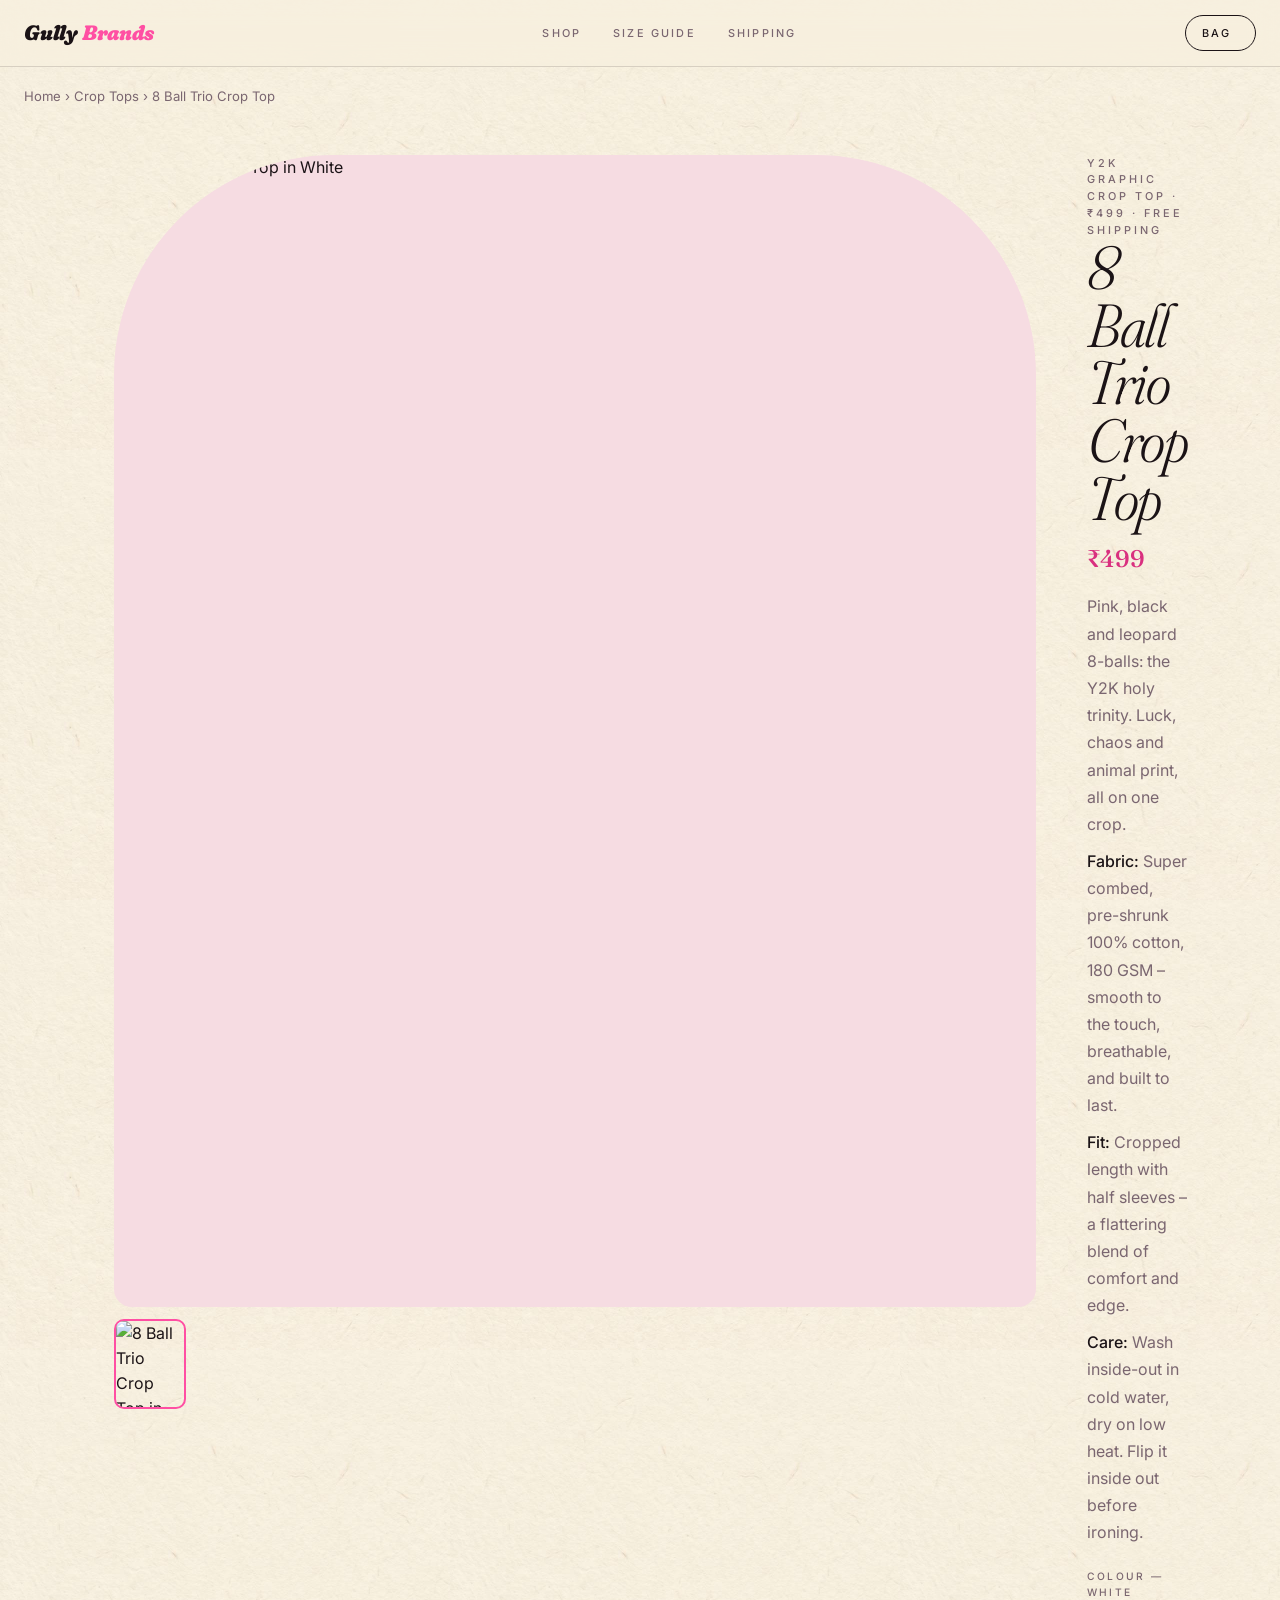
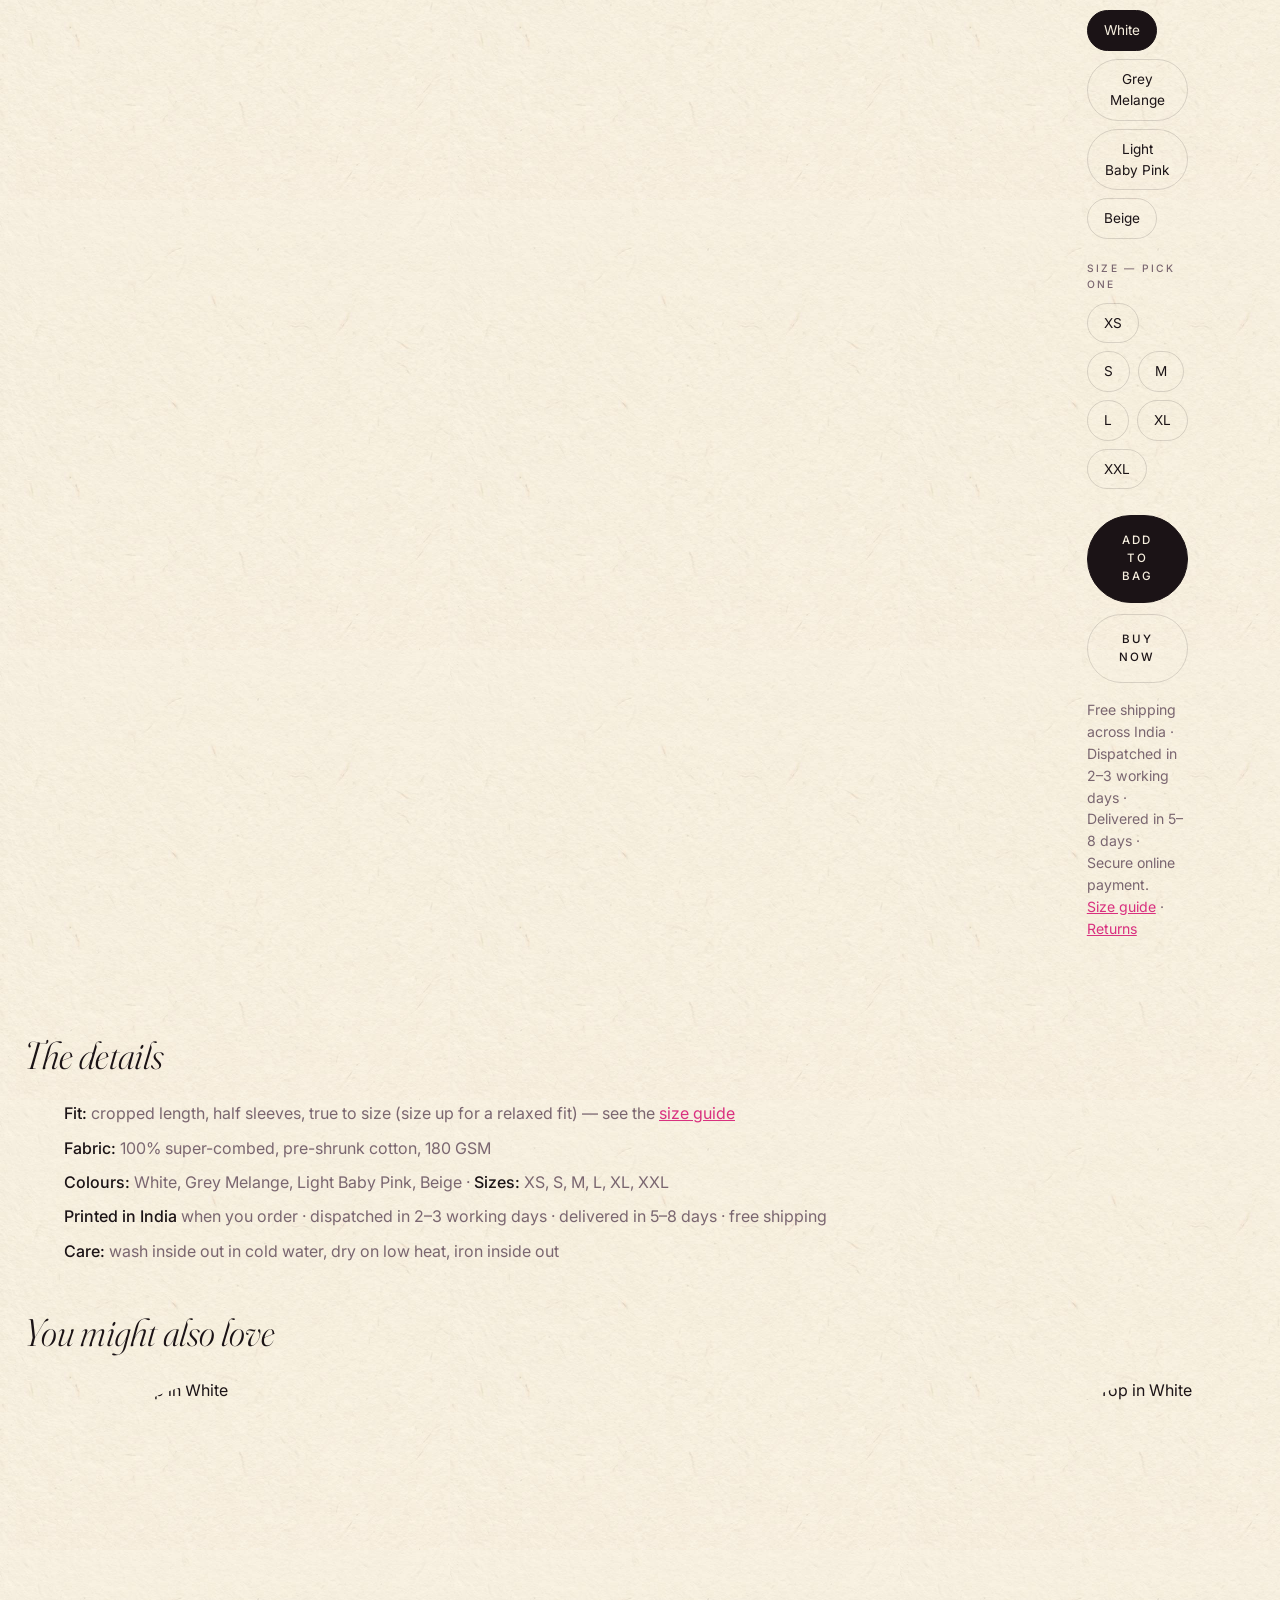
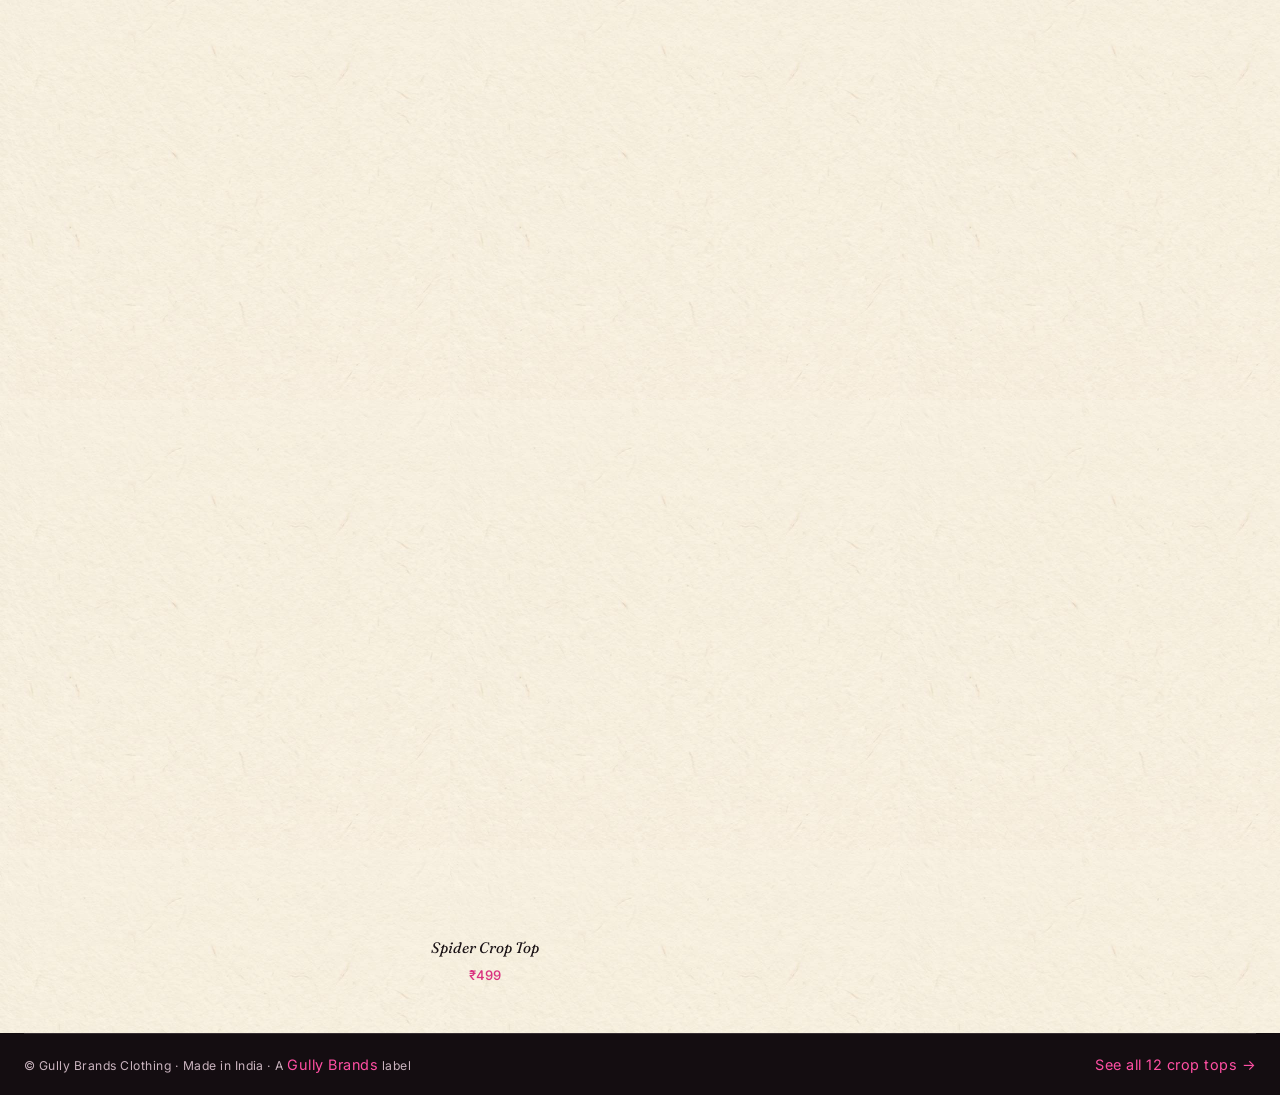
==== p/8-ball-trio-crop-top/index.html @ d7cda3b4 "Copy: drop the parent-brand 'Baddie Era / Made Loud' slogans for romantic, coquette wording Hero 'Bo" ====
<!DOCTYPE html>
<html lang="en-IN">
<head>
<meta charset="UTF-8">
<meta name="viewport" content="width=device-width, initial-scale=1">
<title>8 Ball Trio Crop Top for Women – Y2K Graphic | ₹499 | Gully Brands</title>
<meta name="description" content="Pink, black and leopard 8-balls: the Y2K holy trinity. Luck, chaos and animal print, all on one crop. ₹499, sizes XS–XXL, free shipping across India.">
<link rel="canonical" href="https://shop.gullybrands.in/p/8-ball-trio-crop-top/">
<meta name="theme-color" content="#F7EFDF">
<meta property="og:type" content="product">
<meta property="og:site_name" content="Gully Brands">
<meta property="og:title" content="8 Ball Trio Crop Top for Women – Y2K Graphic | ₹499 | Gully Brands">
<meta property="og:description" content="Pink, black and leopard 8-balls: the Y2K holy trinity. Luck, chaos and animal print, all on one crop.">
<meta property="og:url" content="https://shop.gullybrands.in/p/8-ball-trio-crop-top/">
<meta property="og:image" content="https://cdn.shopify.com/s/files/1/0796/4599/9204/files/8-ball-trio-crop-top__white__studio.jpg?v=1791474486&amp;width=1200">
<meta property="product:price:amount" content="499">
<meta property="product:price:currency" content="INR">
<meta name="twitter:card" content="summary_large_image">
<link rel="icon" type="image/png" sizes="48x48" href="/assets/favicon-48.png">
<link rel="apple-touch-icon" href="/assets/apple-touch-icon.png">
<link rel="preconnect" href="https://fonts.googleapis.com">
<link rel="preconnect" href="https://fonts.gstatic.com" crossorigin>
<link href="https://fonts.googleapis.com/css2?family=Inter:wght@400;500;600&family=Pinyon+Script&display=swap" rel="stylesheet">
<link rel="preconnect" href="https://cdn.shopify.com">
<link rel="stylesheet" href="/styles.css">
<script type="application/ld+json">{"@context":"https://schema.org","@type":"ProductGroup","name":"8 Ball Trio Crop Top","url":"https://shop.gullybrands.in/p/8-ball-trio-crop-top/","productGroupID":"8-ball-trio-crop-top","description":"Pink, black and leopard 8-balls: the Y2K holy trinity. Luck, chaos and animal print, all on one crop.","brand":{"@type":"Brand","name":"Gully Brands"},"variesBy":["https://schema.org/color","https://schema.org/size"],"hasVariant":[{"@type":"Product","sku":"67666590367844","name":"8 Ball Trio Crop Top – White / XS","color":"White","size":"XS","image":"https://cdn.shopify.com/s/files/1/0796/4599/9204/files/8-ball-trio-crop-top__white__studio.jpg?v=1791474486&width=1200","offers":{"@type":"Offer","url":"https://shop.gullybrands.in/p/8-ball-trio-crop-top/?colour=White&size=XS","price":"499","priceCurrency":"INR","availability":"https://schema.org/InStock","itemCondition":"https://schema.org/NewCondition","shippingDetails":{"@type":"OfferShippingDetails","shippingRate":{"@type":"MonetaryAmount","value":"0","currency":"INR"},"shippingDestination":{"@type":"DefinedRegion","addressCountry":"IN"},"deliveryTime":{"@type":"ShippingDeliveryTime","businessDays":{"@type":"OpeningHoursSpecification","dayOfWeek":["https://schema.org/Monday","https://schema.org/Tuesday","https://schema.org/Wednesday","https://schema.org/Thursday","https://schema.org/Friday","https://schema.org/Saturday"]},"handlingTime":{"@type":"QuantitativeValue","minValue":2,"maxValue":3,"unitCode":"DAY"},"transitTime":{"@type":"QuantitativeValue","minValue":3,"maxValue":5,"unitCode":"DAY"}}},"hasMerchantReturnPolicy":{"@type":"MerchantReturnPolicy","applicableCountry":"IN","returnPolicyCategory":"https://schema.org/MerchantReturnNotPermitted"}}},{"@type":"Product","sku":"67666590204004","name":"8 Ball Trio Crop Top – White / S","color":"White","size":"S","image":"https://cdn.shopify.com/s/files/1/0796/4599/9204/files/8-ball-trio-crop-top__white__studio.jpg?v=1791474486&width=1200","offers":{"@type":"Offer","url":"https://shop.gullybrands.in/p/8-ball-trio-crop-top/?colour=White&size=S","price":"499","priceCurrency":"INR","availability":"https://schema.org/InStock","itemCondition":"https://schema.org/NewCondition","shippingDetails":{"@type":"OfferShippingDetails","shippingRate":{"@type":"MonetaryAmount","value":"0","currency":"INR"},"shippingDestination":{"@type":"DefinedRegion","addressCountry":"IN"},"deliveryTime":{"@type":"ShippingDeliveryTime","businessDays":{"@type":"OpeningHoursSpecification","dayOfWeek":["https://schema.org/Monday","https://schema.org/Tuesday","https://schema.org/Wednesday","https://schema.org/Thursday","https://schema.org/Friday","https://schema.org/Saturday"]},"handlingTime":{"@type":"QuantitativeValue","minValue":2,"maxValue":3,"unitCode":"DAY"},"transitTime":{"@type":"QuantitativeValue","minValue":3,"maxValue":5,"unitCode":"DAY"}}},"hasMerchantReturnPolicy":{"@type":"MerchantReturnPolicy","applicableCountry":"IN","returnPolicyCategory":"https://schema.org/MerchantReturnNotPermitted"}}},{"@type":"Product","sku":"67666590236772","name":"8 Ball Trio Crop Top – White / M","color":"White","size":"M","image":"https://cdn.shopify.com/s/files/1/0796/4599/9204/files/8-ball-trio-crop-top__white__studio.jpg?v=1791474486&width=1200","offers":{"@type":"Offer","url":"https://shop.gullybrands.in/p/8-ball-trio-crop-top/?colour=White&size=M","price":"499","priceCurrency":"INR","availability":"https://schema.org/InStock","itemCondition":"https://schema.org/NewCondition","shippingDetails":{"@type":"OfferShippingDetails","shippingRate":{"@type":"MonetaryAmount","value":"0","currency":"INR"},"shippingDestination":{"@type":"DefinedRegion","addressCountry":"IN"},"deliveryTime":{"@type":"ShippingDeliveryTime","businessDays":{"@type":"OpeningHoursSpecification","dayOfWeek":["https://schema.org/Monday","https://schema.org/Tuesday","https://schema.org/Wednesday","https://schema.org/Thursday","https://schema.org/Friday","https://schema.org/Saturday"]},"handlingTime":{"@type":"QuantitativeValue","minValue":2,"maxValue":3,"unitCode":"DAY"},"transitTime":{"@type":"QuantitativeValue","minValue":3,"maxValue":5,"unitCode":"DAY"}}},"hasMerchantReturnPolicy":{"@type":"MerchantReturnPolicy","applicableCountry":"IN","returnPolicyCategory":"https://schema.org/MerchantReturnNotPermitted"}}},{"@type":"Product","sku":"67666590269540","name":"8 Ball Trio Crop Top – White / L","color":"White","size":"L","image":"https://cdn.shopify.com/s/files/1/0796/4599/9204/files/8-ball-trio-crop-top__white__studio.jpg?v=1791474486&width=1200","offers":{"@type":"Offer","url":"https://shop.gullybrands.in/p/8-ball-trio-crop-top/?colour=White&size=L","price":"499","priceCurrency":"INR","availability":"https://schema.org/InStock","itemCondition":"https://schema.org/NewCondition","shippingDetails":{"@type":"OfferShippingDetails","shippingRate":{"@type":"MonetaryAmount","value":"0","currency":"INR"},"shippingDestination":{"@type":"DefinedRegion","addressCountry":"IN"},"deliveryTime":{"@type":"ShippingDeliveryTime","businessDays":{"@type":"OpeningHoursSpecification","dayOfWeek":["https://schema.org/Monday","https://schema.org/Tuesday","https://schema.org/Wednesday","https://schema.org/Thursday","https://schema.org/Friday","https://schema.org/Saturday"]},"handlingTime":{"@type":"QuantitativeValue","minValue":2,"maxValue":3,"unitCode":"DAY"},"transitTime":{"@type":"QuantitativeValue","minValue":3,"maxValue":5,"unitCode":"DAY"}}},"hasMerchantReturnPolicy":{"@type":"MerchantReturnPolicy","applicableCountry":"IN","returnPolicyCategory":"https://schema.org/MerchantReturnNotPermitted"}}},{"@type":"Product","sku":"67666590302308","name":"8 Ball Trio Crop Top – White / XL","color":"White","size":"XL","image":"https://cdn.shopify.com/s/files/1/0796/4599/9204/files/8-ball-trio-crop-top__white__studio.jpg?v=1791474486&width=1200","offers":{"@type":"Offer","url":"https://shop.gullybrands.in/p/8-ball-trio-crop-top/?colour=White&size=XL","price":"499","priceCurrency":"INR","availability":"https://schema.org/InStock","itemCondition":"https://schema.org/NewCondition","shippingDetails":{"@type":"OfferShippingDetails","shippingRate":{"@type":"MonetaryAmount","value":"0","currency":"INR"},"shippingDestination":{"@type":"DefinedRegion","addressCountry":"IN"},"deliveryTime":{"@type":"ShippingDeliveryTime","businessDays":{"@type":"OpeningHoursSpecification","dayOfWeek":["https://schema.org/Monday","https://schema.org/Tuesday","https://schema.org/Wednesday","https://schema.org/Thursday","https://schema.org/Friday","https://schema.org/Saturday"]},"handlingTime":{"@type":"QuantitativeValue","minValue":2,"maxValue":3,"unitCode":"DAY"},"transitTime":{"@type":"QuantitativeValue","minValue":3,"maxValue":5,"unitCode":"DAY"}}},"hasMerchantReturnPolicy":{"@type":"MerchantReturnPolicy","applicableCountry":"IN","returnPolicyCategory":"https://schema.org/MerchantReturnNotPermitted"}}},{"@type":"Product","sku":"67666590335076","name":"8 Ball Trio Crop Top – White / XXL","color":"White","size":"XXL","image":"https://cdn.shopify.com/s/files/1/0796/4599/9204/files/8-ball-trio-crop-top__white__studio.jpg?v=1791474486&width=1200","offers":{"@type":"Offer","url":"https://shop.gullybrands.in/p/8-ball-trio-crop-top/?colour=White&size=XXL","price":"499","priceCurrency":"INR","availability":"https://schema.org/InStock","itemCondition":"https://schema.org/NewCondition","shippingDetails":{"@type":"OfferShippingDetails","shippingRate":{"@type":"MonetaryAmount","value":"0","currency":"INR"},"shippingDestination":{"@type":"DefinedRegion","addressCountry":"IN"},"deliveryTime":{"@type":"ShippingDeliveryTime","businessDays":{"@type":"OpeningHoursSpecification","dayOfWeek":["https://schema.org/Monday","https://schema.org/Tuesday","https://schema.org/Wednesday","https://schema.org/Thursday","https://schema.org/Friday","https://schema.org/Saturday"]},"handlingTime":{"@type":"QuantitativeValue","minValue":2,"maxValue":3,"unitCode":"DAY"},"transitTime":{"@type":"QuantitativeValue","minValue":3,"maxValue":5,"unitCode":"DAY"}}},"hasMerchantReturnPolicy":{"@type":"MerchantReturnPolicy","applicableCountry":"IN","returnPolicyCategory":"https://schema.org/MerchantReturnNotPermitted"}}},{"@type":"Product","sku":"67666590957668","name":"8 Ball Trio Crop Top – Grey Melange / XS","color":"Grey Melange","size":"XS","image":"https://cdn.shopify.com/s/files/1/0796/4599/9204/files/8-ball-trio-crop-top__grey-melange__studio.jpg?v=1791474486&width=1200","offers":{"@type":"Offer","url":"https://shop.gullybrands.in/p/8-ball-trio-crop-top/?colour=Grey%20Melange&size=XS","price":"499","priceCurrency":"INR","availability":"https://schema.org/InStock","itemCondition":"https://schema.org/NewCondition","shippingDetails":{"@type":"OfferShippingDetails","shippingRate":{"@type":"MonetaryAmount","value":"0","currency":"INR"},"shippingDestination":{"@type":"DefinedRegion","addressCountry":"IN"},"deliveryTime":{"@type":"ShippingDeliveryTime","businessDays":{"@type":"OpeningHoursSpecification","dayOfWeek":["https://schema.org/Monday","https://schema.org/Tuesday","https://schema.org/Wednesday","https://schema.org/Thursday","https://schema.org/Friday","https://schema.org/Saturday"]},"handlingTime":{"@type":"QuantitativeValue","minValue":2,"maxValue":3,"unitCode":"DAY"},"transitTime":{"@type":"QuantitativeValue","minValue":3,"maxValue":5,"unitCode":"DAY"}}},"hasMerchantReturnPolicy":{"@type":"MerchantReturnPolicy","applicableCountry":"IN","returnPolicyCategory":"https://schema.org/MerchantReturnNotPermitted"}}},{"@type":"Product","sku":"67666590793828","name":"8 Ball Trio Crop Top – Grey Melange / S","color":"Grey Melange","size":"S","image":"https://cdn.shopify.com/s/files/1/0796/4599/9204/files/8-ball-trio-crop-top__grey-melange__studio.jpg?v=1791474486&width=1200","offers":{"@type":"Offer","url":"https://shop.gullybrands.in/p/8-ball-trio-crop-top/?colour=Grey%20Melange&size=S","price":"499","priceCurrency":"INR","availability":"https://schema.org/InStock","itemCondition":"https://schema.org/NewCondition","shippingDetails":{"@type":"OfferShippingDetails","shippingRate":{"@type":"MonetaryAmount","value":"0","currency":"INR"},"shippingDestination":{"@type":"DefinedRegion","addressCountry":"IN"},"deliveryTime":{"@type":"ShippingDeliveryTime","businessDays":{"@type":"OpeningHoursSpecification","dayOfWeek":["https://schema.org/Monday","https://schema.org/Tuesday","https://schema.org/Wednesday","https://schema.org/Thursday","https://schema.org/Friday","https://schema.org/Saturday"]},"handlingTime":{"@type":"QuantitativeValue","minValue":2,"maxValue":3,"unitCode":"DAY"},"transitTime":{"@type":"QuantitativeValue","minValue":3,"maxValue":5,"unitCode":"DAY"}}},"hasMerchantReturnPolicy":{"@type":"MerchantReturnPolicy","applicableCountry":"IN","returnPolicyCategory":"https://schema.org/MerchantReturnNotPermitted"}}},{"@type":"Product","sku":"67666590826596","name":"8 Ball Trio Crop Top – Grey Melange / M","color":"Grey Melange","size":"M","image":"https://cdn.shopify.com/s/files/1/0796/4599/9204/files/8-ball-trio-crop-top__grey-melange__studio.jpg?v=1791474486&width=1200","offers":{"@type":"Offer","url":"https://shop.gullybrands.in/p/8-ball-trio-crop-top/?colour=Grey%20Melange&size=M","price":"499","priceCurrency":"INR","availability":"https://schema.org/InStock","itemCondition":"https://schema.org/NewCondition","shippingDetails":{"@type":"OfferShippingDetails","shippingRate":{"@type":"MonetaryAmount","value":"0","currency":"INR"},"shippingDestination":{"@type":"DefinedRegion","addressCountry":"IN"},"deliveryTime":{"@type":"ShippingDeliveryTime","businessDays":{"@type":"OpeningHoursSpecification","dayOfWeek":["https://schema.org/Monday","https://schema.org/Tuesday","https://schema.org/Wednesday","https://schema.org/Thursday","https://schema.org/Friday","https://schema.org/Saturday"]},"handlingTime":{"@type":"QuantitativeValue","minValue":2,"maxValue":3,"unitCode":"DAY"},"transitTime":{"@type":"QuantitativeValue","minValue":3,"maxValue":5,"unitCode":"DAY"}}},"hasMerchantReturnPolicy":{"@type":"MerchantReturnPolicy","applicableCountry":"IN","returnPolicyCategory":"https://schema.org/MerchantReturnNotPermitted"}}},{"@type":"Product","sku":"67666590859364","name":"8 Ball Trio Crop Top – Grey Melange / L","color":"Grey Melange","size":"L","image":"https://cdn.shopify.com/s/files/1/0796/4599/9204/files/8-ball-trio-crop-top__grey-melange__studio.jpg?v=1791474486&width=1200","offers":{"@type":"Offer","url":"https://shop.gullybrands.in/p/8-ball-trio-crop-top/?colour=Grey%20Melange&size=L","price":"499","priceCurrency":"INR","availability":"https://schema.org/InStock","itemCondition":"https://schema.org/NewCondition","shippingDetails":{"@type":"OfferShippingDetails","shippingRate":{"@type":"MonetaryAmount","value":"0","currency":"INR"},"shippingDestination":{"@type":"DefinedRegion","addressCountry":"IN"},"deliveryTime":{"@type":"ShippingDeliveryTime","businessDays":{"@type":"OpeningHoursSpecification","dayOfWeek":["https://schema.org/Monday","https://schema.org/Tuesday","https://schema.org/Wednesday","https://schema.org/Thursday","https://schema.org/Friday","https://schema.org/Saturday"]},"handlingTime":{"@type":"QuantitativeValue","minValue":2,"maxValue":3,"unitCode":"DAY"},"transitTime":{"@type":"QuantitativeValue","minValue":3,"maxValue":5,"unitCode":"DAY"}}},"hasMerchantReturnPolicy":{"@type":"MerchantReturnPolicy","applicableCountry":"IN","returnPolicyCategory":"https://schema.org/MerchantReturnNotPermitted"}}},{"@type":"Product","sku":"67666590892132","name":"8 Ball Trio Crop Top – Grey Melange / XL","color":"Grey Melange","size":"XL","image":"https://cdn.shopify.com/s/files/1/0796/4599/9204/files/8-ball-trio-crop-top__grey-melange__studio.jpg?v=1791474486&width=1200","offers":{"@type":"Offer","url":"https://shop.gullybrands.in/p/8-ball-trio-crop-top/?colour=Grey%20Melange&size=XL","price":"499","priceCurrency":"INR","availability":"https://schema.org/InStock","itemCondition":"https://schema.org/NewCondition","shippingDetails":{"@type":"OfferShippingDetails","shippingRate":{"@type":"MonetaryAmount","value":"0","currency":"INR"},"shippingDestination":{"@type":"DefinedRegion","addressCountry":"IN"},"deliveryTime":{"@type":"ShippingDeliveryTime","businessDays":{"@type":"OpeningHoursSpecification","dayOfWeek":["https://schema.org/Monday","https://schema.org/Tuesday","https://schema.org/Wednesday","https://schema.org/Thursday","https://schema.org/Friday","https://schema.org/Saturday"]},"handlingTime":{"@type":"QuantitativeValue","minValue":2,"maxValue":3,"unitCode":"DAY"},"transitTime":{"@type":"QuantitativeValue","minValue":3,"maxValue":5,"unitCode":"DAY"}}},"hasMerchantReturnPolicy":{"@type":"MerchantReturnPolicy","applicableCountry":"IN","returnPolicyCategory":"https://schema.org/MerchantReturnNotPermitted"}}},{"@type":"Product","sku":"67666590924900","name":"8 Ball Trio Crop Top – Grey Melange / XXL","color":"Grey Melange","size":"XXL","image":"https://cdn.shopify.com/s/files/1/0796/4599/9204/files/8-ball-trio-crop-top__grey-melange__studio.jpg?v=1791474486&width=1200","offers":{"@type":"Offer","url":"https://shop.gullybrands.in/p/8-ball-trio-crop-top/?colour=Grey%20Melange&size=XXL","price":"499","priceCurrency":"INR","availability":"https://schema.org/InStock","itemCondition":"https://schema.org/NewCondition","shippingDetails":{"@type":"OfferShippingDetails","shippingRate":{"@type":"MonetaryAmount","value":"0","currency":"INR"},"shippingDestination":{"@type":"DefinedRegion","addressCountry":"IN"},"deliveryTime":{"@type":"ShippingDeliveryTime","businessDays":{"@type":"OpeningHoursSpecification","dayOfWeek":["https://schema.org/Monday","https://schema.org/Tuesday","https://schema.org/Wednesday","https://schema.org/Thursday","https://schema.org/Friday","https://schema.org/Saturday"]},"handlingTime":{"@type":"QuantitativeValue","minValue":2,"maxValue":3,"unitCode":"DAY"},"transitTime":{"@type":"QuantitativeValue","minValue":3,"maxValue":5,"unitCode":"DAY"}}},"hasMerchantReturnPolicy":{"@type":"MerchantReturnPolicy","applicableCountry":"IN","returnPolicyCategory":"https://schema.org/MerchantReturnNotPermitted"}}},{"@type":"Product","sku":"67666591744100","name":"8 Ball Trio Crop Top – Light Baby Pink / XS","color":"Light Baby Pink","size":"XS","image":"https://cdn.shopify.com/s/files/1/0796/4599/9204/files/8-ball-trio-crop-top__light-baby-pink__studio.jpg?v=1791474486&width=1200","offers":{"@type":"Offer","url":"https://shop.gullybrands.in/p/8-ball-trio-crop-top/?colour=Light%20Baby%20Pink&size=XS","price":"499","priceCurrency":"INR","availability":"https://schema.org/InStock","itemCondition":"https://schema.org/NewCondition","shippingDetails":{"@type":"OfferShippingDetails","shippingRate":{"@type":"MonetaryAmount","value":"0","currency":"INR"},"shippingDestination":{"@type":"DefinedRegion","addressCountry":"IN"},"deliveryTime":{"@type":"ShippingDeliveryTime","businessDays":{"@type":"OpeningHoursSpecification","dayOfWeek":["https://schema.org/Monday","https://schema.org/Tuesday","https://schema.org/Wednesday","https://schema.org/Thursday","https://schema.org/Friday","https://schema.org/Saturday"]},"handlingTime":{"@type":"QuantitativeValue","minValue":2,"maxValue":3,"unitCode":"DAY"},"transitTime":{"@type":"QuantitativeValue","minValue":3,"maxValue":5,"unitCode":"DAY"}}},"hasMerchantReturnPolicy":{"@type":"MerchantReturnPolicy","applicableCountry":"IN","returnPolicyCategory":"https://schema.org/MerchantReturnNotPermitted"}}},{"@type":"Product","sku":"67666591580260","name":"8 Ball Trio Crop Top – Light Baby Pink / S","color":"Light Baby Pink","size":"S","image":"https://cdn.shopify.com/s/files/1/0796/4599/9204/files/8-ball-trio-crop-top__light-baby-pink__studio.jpg?v=1791474486&width=1200","offers":{"@type":"Offer","url":"https://shop.gullybrands.in/p/8-ball-trio-crop-top/?colour=Light%20Baby%20Pink&size=S","price":"499","priceCurrency":"INR","availability":"https://schema.org/InStock","itemCondition":"https://schema.org/NewCondition","shippingDetails":{"@type":"OfferShippingDetails","shippingRate":{"@type":"MonetaryAmount","value":"0","currency":"INR"},"shippingDestination":{"@type":"DefinedRegion","addressCountry":"IN"},"deliveryTime":{"@type":"ShippingDeliveryTime","businessDays":{"@type":"OpeningHoursSpecification","dayOfWeek":["https://schema.org/Monday","https://schema.org/Tuesday","https://schema.org/Wednesday","https://schema.org/Thursday","https://schema.org/Friday","https://schema.org/Saturday"]},"handlingTime":{"@type":"QuantitativeValue","minValue":2,"maxValue":3,"unitCode":"DAY"},"transitTime":{"@type":"QuantitativeValue","minValue":3,"maxValue":5,"unitCode":"DAY"}}},"hasMerchantReturnPolicy":{"@type":"MerchantReturnPolicy","applicableCountry":"IN","returnPolicyCategory":"https://schema.org/MerchantReturnNotPermitted"}}},{"@type":"Product","sku":"67666591613028","name":"8 Ball Trio Crop Top – Light Baby Pink / M","color":"Light Baby Pink","size":"M","image":"https://cdn.shopify.com/s/files/1/0796/4599/9204/files/8-ball-trio-crop-top__light-baby-pink__studio.jpg?v=1791474486&width=1200","offers":{"@type":"Offer","url":"https://shop.gullybrands.in/p/8-ball-trio-crop-top/?colour=Light%20Baby%20Pink&size=M","price":"499","priceCurrency":"INR","availability":"https://schema.org/InStock","itemCondition":"https://schema.org/NewCondition","shippingDetails":{"@type":"OfferShippingDetails","shippingRate":{"@type":"MonetaryAmount","value":"0","currency":"INR"},"shippingDestination":{"@type":"DefinedRegion","addressCountry":"IN"},"deliveryTime":{"@type":"ShippingDeliveryTime","businessDays":{"@type":"OpeningHoursSpecification","dayOfWeek":["https://schema.org/Monday","https://schema.org/Tuesday","https://schema.org/Wednesday","https://schema.org/Thursday","https://schema.org/Friday","https://schema.org/Saturday"]},"handlingTime":{"@type":"QuantitativeValue","minValue":2,"maxValue":3,"unitCode":"DAY"},"transitTime":{"@type":"QuantitativeValue","minValue":3,"maxValue":5,"unitCode":"DAY"}}},"hasMerchantReturnPolicy":{"@type":"MerchantReturnPolicy","applicableCountry":"IN","returnPolicyCategory":"https://schema.org/MerchantReturnNotPermitted"}}},{"@type":"Product","sku":"67666591645796","name":"8 Ball Trio Crop Top – Light Baby Pink / L","color":"Light Baby Pink","size":"L","image":"https://cdn.shopify.com/s/files/1/0796/4599/9204/files/8-ball-trio-crop-top__light-baby-pink__studio.jpg?v=1791474486&width=1200","offers":{"@type":"Offer","url":"https://shop.gullybrands.in/p/8-ball-trio-crop-top/?colour=Light%20Baby%20Pink&size=L","price":"499","priceCurrency":"INR","availability":"https://schema.org/InStock","itemCondition":"https://schema.org/NewCondition","shippingDetails":{"@type":"OfferShippingDetails","shippingRate":{"@type":"MonetaryAmount","value":"0","currency":"INR"},"shippingDestination":{"@type":"DefinedRegion","addressCountry":"IN"},"deliveryTime":{"@type":"ShippingDeliveryTime","businessDays":{"@type":"OpeningHoursSpecification","dayOfWeek":["https://schema.org/Monday","https://schema.org/Tuesday","https://schema.org/Wednesday","https://schema.org/Thursday","https://schema.org/Friday","https://schema.org/Saturday"]},"handlingTime":{"@type":"QuantitativeValue","minValue":2,"maxValue":3,"unitCode":"DAY"},"transitTime":{"@type":"QuantitativeValue","minValue":3,"maxValue":5,"unitCode":"DAY"}}},"hasMerchantReturnPolicy":{"@type":"MerchantReturnPolicy","applicableCountry":"IN","returnPolicyCategory":"https://schema.org/MerchantReturnNotPermitted"}}},{"@type":"Product","sku":"67666591678564","name":"8 Ball Trio Crop Top – Light Baby Pink / XL","color":"Light Baby Pink","size":"XL","image":"https://cdn.shopify.com/s/files/1/0796/4599/9204/files/8-ball-trio-crop-top__light-baby-pink__studio.jpg?v=1791474486&width=1200","offers":{"@type":"Offer","url":"https://shop.gullybrands.in/p/8-ball-trio-crop-top/?colour=Light%20Baby%20Pink&size=XL","price":"499","priceCurrency":"INR","availability":"https://schema.org/InStock","itemCondition":"https://schema.org/NewCondition","shippingDetails":{"@type":"OfferShippingDetails","shippingRate":{"@type":"MonetaryAmount","value":"0","currency":"INR"},"shippingDestination":{"@type":"DefinedRegion","addressCountry":"IN"},"deliveryTime":{"@type":"ShippingDeliveryTime","businessDays":{"@type":"OpeningHoursSpecification","dayOfWeek":["https://schema.org/Monday","https://schema.org/Tuesday","https://schema.org/Wednesday","https://schema.org/Thursday","https://schema.org/Friday","https://schema.org/Saturday"]},"handlingTime":{"@type":"QuantitativeValue","minValue":2,"maxValue":3,"unitCode":"DAY"},"transitTime":{"@type":"QuantitativeValue","minValue":3,"maxValue":5,"unitCode":"DAY"}}},"hasMerchantReturnPolicy":{"@type":"MerchantReturnPolicy","applicableCountry":"IN","returnPolicyCategory":"https://schema.org/MerchantReturnNotPermitted"}}},{"@type":"Product","sku":"67666591711332","name":"8 Ball Trio Crop Top – Light Baby Pink / XXL","color":"Light Baby Pink","size":"XXL","image":"https://cdn.shopify.com/s/files/1/0796/4599/9204/files/8-ball-trio-crop-top__light-baby-pink__studio.jpg?v=1791474486&width=1200","offers":{"@type":"Offer","url":"https://shop.gullybrands.in/p/8-ball-trio-crop-top/?colour=Light%20Baby%20Pink&size=XXL","price":"499","priceCurrency":"INR","availability":"https://schema.org/InStock","itemCondition":"https://schema.org/NewCondition","shippingDetails":{"@type":"OfferShippingDetails","shippingRate":{"@type":"MonetaryAmount","value":"0","currency":"INR"},"shippingDestination":{"@type":"DefinedRegion","addressCountry":"IN"},"deliveryTime":{"@type":"ShippingDeliveryTime","businessDays":{"@type":"OpeningHoursSpecification","dayOfWeek":["https://schema.org/Monday","https://schema.org/Tuesday","https://schema.org/Wednesday","https://schema.org/Thursday","https://schema.org/Friday","https://schema.org/Saturday"]},"handlingTime":{"@type":"QuantitativeValue","minValue":2,"maxValue":3,"unitCode":"DAY"},"transitTime":{"@type":"QuantitativeValue","minValue":3,"maxValue":5,"unitCode":"DAY"}}},"hasMerchantReturnPolicy":{"@type":"MerchantReturnPolicy","applicableCountry":"IN","returnPolicyCategory":"https://schema.org/MerchantReturnNotPermitted"}}},{"@type":"Product","sku":"67666592137316","name":"8 Ball Trio Crop Top – Beige / XS","color":"Beige","size":"XS","image":"https://cdn.shopify.com/s/files/1/0796/4599/9204/files/8-ball-trio-crop-top__beige__studio.jpg?v=1791474486&width=1200","offers":{"@type":"Offer","url":"https://shop.gullybrands.in/p/8-ball-trio-crop-top/?colour=Beige&size=XS","price":"499","priceCurrency":"INR","availability":"https://schema.org/InStock","itemCondition":"https://schema.org/NewCondition","shippingDetails":{"@type":"OfferShippingDetails","shippingRate":{"@type":"MonetaryAmount","value":"0","currency":"INR"},"shippingDestination":{"@type":"DefinedRegion","addressCountry":"IN"},"deliveryTime":{"@type":"ShippingDeliveryTime","businessDays":{"@type":"OpeningHoursSpecification","dayOfWeek":["https://schema.org/Monday","https://schema.org/Tuesday","https://schema.org/Wednesday","https://schema.org/Thursday","https://schema.org/Friday","https://schema.org/Saturday"]},"handlingTime":{"@type":"QuantitativeValue","minValue":2,"maxValue":3,"unitCode":"DAY"},"transitTime":{"@type":"QuantitativeValue","minValue":3,"maxValue":5,"unitCode":"DAY"}}},"hasMerchantReturnPolicy":{"@type":"MerchantReturnPolicy","applicableCountry":"IN","returnPolicyCategory":"https://schema.org/MerchantReturnNotPermitted"}}},{"@type":"Product","sku":"67666591973476","name":"8 Ball Trio Crop Top – Beige / S","color":"Beige","size":"S","image":"https://cdn.shopify.com/s/files/1/0796/4599/9204/files/8-ball-trio-crop-top__beige__studio.jpg?v=1791474486&width=1200","offers":{"@type":"Offer","url":"https://shop.gullybrands.in/p/8-ball-trio-crop-top/?colour=Beige&size=S","price":"499","priceCurrency":"INR","availability":"https://schema.org/InStock","itemCondition":"https://schema.org/NewCondition","shippingDetails":{"@type":"OfferShippingDetails","shippingRate":{"@type":"MonetaryAmount","value":"0","currency":"INR"},"shippingDestination":{"@type":"DefinedRegion","addressCountry":"IN"},"deliveryTime":{"@type":"ShippingDeliveryTime","businessDays":{"@type":"OpeningHoursSpecification","dayOfWeek":["https://schema.org/Monday","https://schema.org/Tuesday","https://schema.org/Wednesday","https://schema.org/Thursday","https://schema.org/Friday","https://schema.org/Saturday"]},"handlingTime":{"@type":"QuantitativeValue","minValue":2,"maxValue":3,"unitCode":"DAY"},"transitTime":{"@type":"QuantitativeValue","minValue":3,"maxValue":5,"unitCode":"DAY"}}},"hasMerchantReturnPolicy":{"@type":"MerchantReturnPolicy","applicableCountry":"IN","returnPolicyCategory":"https://schema.org/MerchantReturnNotPermitted"}}},{"@type":"Product","sku":"67666592006244","name":"8 Ball Trio Crop Top – Beige / M","color":"Beige","size":"M","image":"https://cdn.shopify.com/s/files/1/0796/4599/9204/files/8-ball-trio-crop-top__beige__studio.jpg?v=1791474486&width=1200","offers":{"@type":"Offer","url":"https://shop.gullybrands.in/p/8-ball-trio-crop-top/?colour=Beige&size=M","price":"499","priceCurrency":"INR","availability":"https://schema.org/InStock","itemCondition":"https://schema.org/NewCondition","shippingDetails":{"@type":"OfferShippingDetails","shippingRate":{"@type":"MonetaryAmount","value":"0","currency":"INR"},"shippingDestination":{"@type":"DefinedRegion","addressCountry":"IN"},"deliveryTime":{"@type":"ShippingDeliveryTime","businessDays":{"@type":"OpeningHoursSpecification","dayOfWeek":["https://schema.org/Monday","https://schema.org/Tuesday","https://schema.org/Wednesday","https://schema.org/Thursday","https://schema.org/Friday","https://schema.org/Saturday"]},"handlingTime":{"@type":"QuantitativeValue","minValue":2,"maxValue":3,"unitCode":"DAY"},"transitTime":{"@type":"QuantitativeValue","minValue":3,"maxValue":5,"unitCode":"DAY"}}},"hasMerchantReturnPolicy":{"@type":"MerchantReturnPolicy","applicableCountry":"IN","returnPolicyCategory":"https://schema.org/MerchantReturnNotPermitted"}}},{"@type":"Product","sku":"67666592039012","name":"8 Ball Trio Crop Top – Beige / L","color":"Beige","size":"L","image":"https://cdn.shopify.com/s/files/1/0796/4599/9204/files/8-ball-trio-crop-top__beige__studio.jpg?v=1791474486&width=1200","offers":{"@type":"Offer","url":"https://shop.gullybrands.in/p/8-ball-trio-crop-top/?colour=Beige&size=L","price":"499","priceCurrency":"INR","availability":"https://schema.org/InStock","itemCondition":"https://schema.org/NewCondition","shippingDetails":{"@type":"OfferShippingDetails","shippingRate":{"@type":"MonetaryAmount","value":"0","currency":"INR"},"shippingDestination":{"@type":"DefinedRegion","addressCountry":"IN"},"deliveryTime":{"@type":"ShippingDeliveryTime","businessDays":{"@type":"OpeningHoursSpecification","dayOfWeek":["https://schema.org/Monday","https://schema.org/Tuesday","https://schema.org/Wednesday","https://schema.org/Thursday","https://schema.org/Friday","https://schema.org/Saturday"]},"handlingTime":{"@type":"QuantitativeValue","minValue":2,"maxValue":3,"unitCode":"DAY"},"transitTime":{"@type":"QuantitativeValue","minValue":3,"maxValue":5,"unitCode":"DAY"}}},"hasMerchantReturnPolicy":{"@type":"MerchantReturnPolicy","applicableCountry":"IN","returnPolicyCategory":"https://schema.org/MerchantReturnNotPermitted"}}},{"@type":"Product","sku":"67666592071780","name":"8 Ball Trio Crop Top – Beige / XL","color":"Beige","size":"XL","image":"https://cdn.shopify.com/s/files/1/0796/4599/9204/files/8-ball-trio-crop-top__beige__studio.jpg?v=1791474486&width=1200","offers":{"@type":"Offer","url":"https://shop.gullybrands.in/p/8-ball-trio-crop-top/?colour=Beige&size=XL","price":"499","priceCurrency":"INR","availability":"https://schema.org/InStock","itemCondition":"https://schema.org/NewCondition","shippingDetails":{"@type":"OfferShippingDetails","shippingRate":{"@type":"MonetaryAmount","value":"0","currency":"INR"},"shippingDestination":{"@type":"DefinedRegion","addressCountry":"IN"},"deliveryTime":{"@type":"ShippingDeliveryTime","businessDays":{"@type":"OpeningHoursSpecification","dayOfWeek":["https://schema.org/Monday","https://schema.org/Tuesday","https://schema.org/Wednesday","https://schema.org/Thursday","https://schema.org/Friday","https://schema.org/Saturday"]},"handlingTime":{"@type":"QuantitativeValue","minValue":2,"maxValue":3,"unitCode":"DAY"},"transitTime":{"@type":"QuantitativeValue","minValue":3,"maxValue":5,"unitCode":"DAY"}}},"hasMerchantReturnPolicy":{"@type":"MerchantReturnPolicy","applicableCountry":"IN","returnPolicyCategory":"https://schema.org/MerchantReturnNotPermitted"}}},{"@type":"Product","sku":"67666592104548","name":"8 Ball Trio Crop Top – Beige / XXL","color":"Beige","size":"XXL","image":"https://cdn.shopify.com/s/files/1/0796/4599/9204/files/8-ball-trio-crop-top__beige__studio.jpg?v=1791474486&width=1200","offers":{"@type":"Offer","url":"https://shop.gullybrands.in/p/8-ball-trio-crop-top/?colour=Beige&size=XXL","price":"499","priceCurrency":"INR","availability":"https://schema.org/InStock","itemCondition":"https://schema.org/NewCondition","shippingDetails":{"@type":"OfferShippingDetails","shippingRate":{"@type":"MonetaryAmount","value":"0","currency":"INR"},"shippingDestination":{"@type":"DefinedRegion","addressCountry":"IN"},"deliveryTime":{"@type":"ShippingDeliveryTime","businessDays":{"@type":"OpeningHoursSpecification","dayOfWeek":["https://schema.org/Monday","https://schema.org/Tuesday","https://schema.org/Wednesday","https://schema.org/Thursday","https://schema.org/Friday","https://schema.org/Saturday"]},"handlingTime":{"@type":"QuantitativeValue","minValue":2,"maxValue":3,"unitCode":"DAY"},"transitTime":{"@type":"QuantitativeValue","minValue":3,"maxValue":5,"unitCode":"DAY"}}},"hasMerchantReturnPolicy":{"@type":"MerchantReturnPolicy","applicableCountry":"IN","returnPolicyCategory":"https://schema.org/MerchantReturnNotPermitted"}}}]}</script>
<script type="application/ld+json">{"@context":"https://schema.org","@type":"BreadcrumbList","itemListElement":[{"@type":"ListItem","position":1,"name":"Home","item":"https://shop.gullybrands.in/"},{"@type":"ListItem","position":2,"name":"Crop Tops","item":"https://shop.gullybrands.in/#drop"},{"@type":"ListItem","position":3,"name":"8 Ball Trio Crop Top","item":"https://shop.gullybrands.in/p/8-ball-trio-crop-top/"}]}</script>
<style>
  .pd{max-width:1100px;margin:0 auto;padding:clamp(1.5rem,4vw,3rem) 24px;display:grid;grid-template-columns:1.1fr 1fr;gap:clamp(1.5rem,4vw,3.5rem)}
  .pd__main{width:100%;aspect-ratio:4/5;object-fit:cover;border-radius:var(--arch);background:var(--blush)}
  .pd__thumbs{display:flex;gap:.6rem;margin-top:.8rem;overflow-x:auto}
  .pd__thumbs img{width:72px;aspect-ratio:4/5;object-fit:cover;border-radius:10px;opacity:.55;cursor:pointer;border:2px solid transparent}
  .pd__thumbs img.is-on{opacity:1;border-color:var(--taxi)}
  .pd h1{font-family:var(--disp);font-weight:300;font-style:italic;font-variation-settings:"opsz" 144,"SOFT" 40;font-size:clamp(2.4rem,5.5vw,3.8rem);line-height:.95;letter-spacing:-.02em}
  .pd__price{font-family:var(--disp);font-size:1.5rem;font-weight:500;color:var(--taxi-deep);margin:.8rem 0 1rem}
  .pd__desc{color:var(--cream-dim);line-height:1.7}
  .pd__desc p{margin:.6rem 0}.pd__desc strong{color:var(--ink);font-weight:500}
  .pd__label{text-transform:uppercase;letter-spacing:.22em;font-size:.64rem;font-weight:500;color:var(--cream-dim);margin:1.4rem 0 .6rem}
  .pd__opts{display:flex;flex-wrap:wrap;gap:.5rem}
  .pd__opts button{border:1px solid var(--line);border-radius:999px;padding:.55rem 1rem;color:var(--ink);background:transparent;font:inherit;font-size:.85rem;cursor:pointer}
  .pd__opts button.is-on{border-color:var(--ink);background:var(--ink);color:var(--paper)}
  .pd__opts button:disabled{opacity:.35;text-decoration:line-through;cursor:not-allowed}
  .pd__cta{display:flex;gap:.7rem;flex-wrap:wrap;margin-top:1.6rem}
  .pd__note{color:var(--cream-dim);font-size:.88rem;margin-top:1rem}
  .pd__note a{color:var(--taxi-deep);text-decoration:underline}
  .crumbs{padding-top:1.2rem;font-size:.82rem;color:var(--cream-dim)}.crumbs a{color:var(--cream-dim)}.crumbs a:hover{color:var(--cream)}
  .more{padding-bottom:3rem}.more h2{font-family:var(--disp);font-weight:300;font-style:italic;font-variation-settings:"opsz" 144;font-size:clamp(1.8rem,3.5vw,2.4rem);margin:2.4rem 0 1rem}
  .details{list-style:none;display:grid;gap:.55rem;color:var(--cream-dim);line-height:1.6}.details b{color:var(--ink);font-weight:500}.details a{color:var(--taxi-deep);text-decoration:underline}
  .rel{display:grid;grid-template-columns:repeat(4,1fr);gap:1rem}.rel a{display:grid;gap:.35rem}.rel img{width:100%;aspect-ratio:4/5;object-fit:cover;border-radius:var(--arch)}
  .rel span{font-family:var(--disp);font-style:italic;font-size:.95rem;text-align:center}.rel b{color:var(--taxi-deep);font-size:.82rem;font-weight:500;text-align:center}
  @media (max-width:760px){.pd{grid-template-columns:1fr}.rel{grid-template-columns:repeat(2,1fr)}}
</style>
<!-- Meta Pixel (dataset "Gully Brands · Mumbai's pixel" (Shopify app) 2541478776319465) -->
<script>
!function(f,b,e,v,n,t,s){if(f.fbq)return;n=f.fbq=function(){n.callMethod?
n.callMethod.apply(n,arguments):n.queue.push(arguments)};if(!f._fbq)f._fbq=n;
n.push=n;n.loaded=!0;n.version='2.0';n.queue=[];t=b.createElement(e);t.async=!0;
t.src=v;s=b.getElementsByTagName(e)[0];s.parentNode.insertBefore(t,s)}(window,
document,'script','https://connect.facebook.net/en_US/fbevents.js');
fbq('init','2541478776319465');
fbq('track','PageView');
</script>
<noscript><img height="1" width="1" style="display:none" alt="" src="https://www.facebook.com/tr?id=2541478776319465&ev=PageView&noscript=1"></noscript>
</head>
<body>
<header class="hd"><div class="wrap hd__in">
  <a href="/" class="logo">Gully <b>Brands</b></a>
  <nav class="nav"><a href="/#drop">Shop</a><a href="/help.html#size-guide">Size Guide</a><a href="/help.html#shipping">Shipping</a></nav>
  <a class="cartbtn" href="/?bag=1">Bag <span id="bagCount"></span></a>
</div></header>
<nav class="crumbs wrap" aria-label="Breadcrumb"><a href="/">Home</a> › <a href="/#drop">Crop Tops</a> › <span>8 Ball Trio Crop Top</span></nav>
<main class="pd">
  <div>
    <img class="pd__main" id="mainImg" src="https://cdn.shopify.com/s/files/1/0796/4599/9204/files/8-ball-trio-crop-top__white__studio.jpg?v=1791474486&amp;width=1100" alt="8 Ball Trio Crop Top in White" width="928" height="1152">
    <div class="pd__thumbs" id="thumbs"></div>
  </div>
  <div>
    <div class="label">Y2K graphic crop top · ₹499 · free shipping</div>
    <h1>8 Ball Trio Crop Top</h1>
    <div class="pd__price">₹499</div>
    <div class="pd__desc"><p>Pink, black and leopard 8-balls: the Y2K holy trinity. Luck, chaos and animal print, all on one crop.</p><p><strong>Fabric:</strong> Super combed, pre-shrunk 100% cotton, 180 GSM – smooth to the touch, breathable, and built to last.</p><p><strong>Fit:</strong> Cropped length with half sleeves – a flattering blend of comfort and edge.</p><p><strong>Care:</strong> Wash inside-out in cold water, dry on low heat. Flip it inside out before ironing.</p></div>
    <div class="pd__label">Colour <span id="colourName"></span></div>
    <div class="pd__opts" id="colours"></div>
    <div class="pd__label">Size <span id="sizeHint">— pick one</span></div>
    <div class="pd__opts" id="sizes"></div>
    <div class="pd__cta">
      <button class="btn" id="addBtn">Add to bag</button>
      <button class="btn btn--ghost" id="buyBtn">Buy now</button>
    </div>
    <p class="pd__note">Free shipping across India · Dispatched in 2–3 working days · Delivered in 5–8 days · Secure online payment.<br><a href="/help.html#size-guide">Size guide</a> · <a href="/help.html#returns">Returns</a></p>
  </div>
</main>
<section class="wrap more">
  <h2>The details</h2>
  <ul class="details">
    <li><b>Fit:</b> cropped length, half sleeves, true to size (size up for a relaxed fit) — see the <a href="/help.html#size-guide">size guide</a></li>
    <li><b>Fabric:</b> 100% super-combed, pre-shrunk cotton, 180 GSM</li>
    <li><b>Colours:</b> White, Grey Melange, Light Baby Pink, Beige · <b>Sizes:</b> XS, S, M, L, XL, XXL</li>
    <li><b>Printed in India</b> when you order · dispatched in 2–3 working days · delivered in 5–8 days · free shipping</li>
    <li><b>Care:</b> wash inside out in cold water, dry on low heat, iron inside out</li>
  </ul>
  <h2>You might also love</h2>
  <div class="rel"><a href="/p/spider-crop-top/"><img src="https://cdn.shopify.com/s/files/1/0796/4599/9204/files/spider-crop-top__white__studio.jpg?v=1791474486&amp;width=400" alt="Spider Crop Top in White" loading="lazy" width="928" height="1152"><span>Spider Crop Top</span><b>₹499</b></a><a href="/p/lucky-girl-crop-top/"><img src="https://cdn.shopify.com/s/files/1/0796/4599/9204/files/lucky-girl-crop-top__white__studio.jpg?v=1791474500&amp;width=400" alt="Lucky Girl Crop Top in White" loading="lazy" width="928" height="1152"><span>Lucky Girl Crop Top</span><b>₹499</b></a><a href="/p/leopard-star-crop-top/"><img src="https://cdn.shopify.com/s/files/1/0796/4599/9204/files/leopard-star-crop-top__white__studio.jpg?v=1791474500&amp;width=400" alt="Leopard Star Crop Top in White" loading="lazy" width="928" height="1152"><span>Leopard Star Crop Top</span><b>₹499</b></a><a href="/p/lucky-8-ball-crop-top/"><img src="https://cdn.shopify.com/s/files/1/0796/4599/9204/files/lucky-8-ball-crop-top__white__studio.jpg?v=1791474513&amp;width=400" alt="Lucky 8 Ball Crop Top in White" loading="lazy" width="928" height="1152"><span>Lucky 8 Ball Crop Top</span><b>₹499</b></a></div>
</section>
<footer class="ft dark"><div class="wrap"><div class="ft__bottom">
  <span>© Gully Brands Clothing · Made in India · A <a href="https://gullybrands.in" rel="noopener" style="color:var(--taxi)">Gully Brands</a> label</span><a href="/#drop" style="color:var(--taxi)">See all 12 crop tops →</a>
</div></div></footer>
<script>
const P = {"h":"8-ball-trio-crop-top","t":"8 Ball Trio Crop Top","price":499,"colors":["White","Grey Melange","Light Baby Pink","Beige"],"sizes":["XS","S","M","L","XL","XXL"],"gallery":{"White":["https://cdn.shopify.com/s/files/1/0796/4599/9204/files/8-ball-trio-crop-top__white__studio.jpg?v=1791474486"],"Grey Melange":["https://cdn.shopify.com/s/files/1/0796/4599/9204/files/8-ball-trio-crop-top__grey-melange__studio.jpg?v=1791474486"],"Light Baby Pink":["https://cdn.shopify.com/s/files/1/0796/4599/9204/files/8-ball-trio-crop-top__light-baby-pink__studio.jpg?v=1791474486","https://cdn.shopify.com/s/files/1/0796/4599/9204/files/8-ball-trio-crop-top__light-baby-pink__life.jpg?v=1791474486"],"Beige":["https://cdn.shopify.com/s/files/1/0796/4599/9204/files/8-ball-trio-crop-top__beige__studio.jpg?v=1791474486"]},"variants":{"White":{"XS":{"id":"67666590367844","available":true},"S":{"id":"67666590204004","available":true},"M":{"id":"67666590236772","available":true},"L":{"id":"67666590269540","available":true},"XL":{"id":"67666590302308","available":true},"XXL":{"id":"67666590335076","available":true}},"Grey Melange":{"XS":{"id":"67666590957668","available":true},"S":{"id":"67666590793828","available":true},"M":{"id":"67666590826596","available":true},"L":{"id":"67666590859364","available":true},"XL":{"id":"67666590892132","available":true},"XXL":{"id":"67666590924900","available":true}},"Light Baby Pink":{"XS":{"id":"67666591744100","available":true},"S":{"id":"67666591580260","available":true},"M":{"id":"67666591613028","available":true},"L":{"id":"67666591645796","available":true},"XL":{"id":"67666591678564","available":true},"XXL":{"id":"67666591711332","available":true}},"Beige":{"XS":{"id":"67666592137316","available":true},"S":{"id":"67666591973476","available":true},"M":{"id":"67666592006244","available":true},"L":{"id":"67666592039012","available":true},"XL":{"id":"67666592071780","available":true},"XXL":{"id":"67666592104548","available":true}}}};
const CHECKOUT = "https://5w3pdc-k7.myshopify.com";
const img = (u, w) => u.includes("cdn.shopify.com") ? u + (u.includes("?") ? "&" : "?") + "width=" + w : u;
const q = new URLSearchParams(location.search);
let colour = P.colors.find(c => c.toLowerCase() === (q.get("colour") || "").toLowerCase()) || P.colors[0];
let size = P.sizes.includes(q.get("size")) ? q.get("size") : null;
const track = (ev, d) => { try { window.fbq && fbq("track", ev, d); } catch (e) {} };
const $ = id => document.getElementById(id);
function show(i) {
  const pics = P.gallery[colour];
  $("mainImg").src = img(pics[i], 1100); $("mainImg").alt = P.t + " in " + colour;
  [...$("thumbs").children].forEach((t, j) => t.classList.toggle("is-on", j === i));
}
function render() {
  $("colourName").textContent = "— " + colour;
  $("colours").innerHTML = P.colors.map(c => '<button data-c="' + c + '" class="' + (c === colour ? "is-on" : "") + '">' + c + "</button>").join("");
  $("sizes").innerHTML = P.sizes.map(s => { const v = P.variants[colour][s];
    return '<button data-s="' + s + '" class="' + (s === size ? "is-on" : "") + '"' + (v && v.available ? "" : " disabled") + ">" + s + "</button>"; }).join("");
  $("thumbs").innerHTML = P.gallery[colour].map((u, i) => '<img src="' + img(u, 160) + '" alt="' + P.t + " in " + colour + ", photo " + (i + 1) + '" data-i="' + i + '">').join("");
  show(0);
}
document.addEventListener("click", e => {
  const c = e.target.closest("[data-c]"), s = e.target.closest("[data-s]"), t = e.target.closest("[data-i]");
  if (c) { colour = c.dataset.c; render(); }
  if (s && !s.disabled) { size = s.dataset.s; $("sizeHint").textContent = ""; render(); }
  if (t) show(+t.dataset.i);
});
function pick() {
  const v = size && P.variants[colour][size];
  if (!v) { $("sizeHint").textContent = "— please pick a size"; $("sizeHint").style.color = "var(--taxi)"; return null; }
  return v;
}
$("addBtn").onclick = () => { const v = pick(); if (!v) return;
  track("AddToCart", { content_ids: [P.h], content_name: P.t, content_type: "product", value: P.price, currency: "INR" });
  let cart = []; try { cart = JSON.parse(localStorage.getItem("gb_cart") || "[]"); } catch (e) {}
  const key = P.h + "|" + colour + "|" + size, ex = cart.find(i => i.key === key);
  if (ex) ex.qty++; else cart.push({ key, h: P.h, t: P.t, price: P.price, src: img(P.gallery[colour][0], 200), color: colour, size, qty: 1, vid: v.id });
  try { localStorage.setItem("gb_cart", JSON.stringify(cart)); } catch (e) {}
  setTimeout(() => { location.href = "/?bag=1"; }, 250);
};
$("buyBtn").onclick = () => { const v = pick(); if (!v) return;
  track("InitiateCheckout", { content_ids: [P.h], num_items: 1, value: P.price, currency: "INR" });
  setTimeout(() => { location.href = CHECKOUT + "/cart/" + v.id + ":1"; }, 300);
};
try { const n = JSON.parse(localStorage.getItem("gb_cart") || "[]").reduce((a, i) => a + i.qty, 0); if (n) $("bagCount").textContent = "(" + n + ")"; } catch (e) {}
track("ViewContent", { content_ids: [P.h], content_name: P.t, content_type: "product", value: P.price, currency: "INR" });
render();
</script>
</body>
</html>
---- styles.css ----
/* ===== Fonts =====
   Fraunces (local, variable) = display serif. Thin italic at huge sizes is the brand voice;
   "Fraunces Billboard" (black italic) is kept for the few LOUD moments + the logo.
   Inter + Pinyon Script are loaded from Google Fonts in the <head>. */
@font-face{font-family:"Fraunces Billboard";src:url("/assets/fonts/Fraunces-72pt-SuperSoft-BlackItalic.ttf") format("truetype");font-weight:900;font-style:normal;font-display:swap}
@font-face{font-family:"Fraunces";src:url("/assets/fonts/Fraunces-VF.ttf") format("truetype");font-weight:100 900;font-style:normal;font-display:swap}
@font-face{font-family:"Fraunces";src:url("/assets/fonts/Fraunces-Italic-VF.ttf") format("truetype");font-weight:100 900;font-style:italic;font-display:swap}

/* ===== Tokens =====
   Cream paper canvas, ink text, blush + one hot-pink "lipstick" accent. The old names
   (--cream = text, --cream-dim = muted text, --panel, --line, --taxi) are kept as aliases so
   app.js / product pages / help.html keep working; .dark flips them for inverted sections. */
:root{
  --paper:#F7EFDF; --paper2:#F1E6D6; --blush:#F6DCE2; --rose:#E9B9C6; --petal:#FBF2EE;
  --ink:#1B1316; --ink2:#140D11; --mute:#7A6670;
  --taxi:#FF4FA3; --taxi-deep:#D9307F; --wine:#8E1F4A;
  --chrome:linear-gradient(180deg,#FFE3F1 0%,#FF8CC6 38%,#FF4FA3 52%,#C2185B 62%,#FF9FD0 100%);
  --cream:var(--ink); --cream-dim:var(--mute); --panel:#FBF4EC; --line:rgba(27,19,22,.14);
  --sans:"Inter",-apple-system,BlinkMacSystemFont,"Helvetica Neue",Arial,sans-serif;
  --disp:"Fraunces",Georgia,serif; --billboard:"Fraunces Billboard","Fraunces",Georgia,serif;
  --script:"Pinyon Script","Snell Roundhand",cursive;
  --wrap:1280px; --arch:220px 220px 18px 18px;
}
.dark{--cream:#FFF1F7;--cream-dim:#C9B3BE;--panel:#1E1419;--line:rgba(255,241,247,.14);background:var(--ink2);color:var(--cream)}

*{box-sizing:border-box;margin:0}
html{scroll-behavior:smooth}
body{background:var(--paper) url("/assets/decor/paper.jpg") repeat;background-size:450px;color:var(--ink);font-family:var(--sans);line-height:1.55;-webkit-font-smoothing:antialiased;overflow-x:hidden}
body.noscroll{overflow:hidden}
img{display:block;max-width:100%}
a{color:inherit;text-decoration:none}
button{font:inherit;cursor:pointer;border:0;background:none;color:inherit}
.wrap{max-width:var(--wrap);margin:0 auto;padding:0 24px}
.label{font-family:var(--sans);text-transform:uppercase;letter-spacing:.28em;font-size:.68rem;font-weight:500;color:var(--cream-dim)}
.script{font-family:var(--script);font-weight:400;font-size:clamp(1.6rem,3vw,2.4rem);color:var(--taxi-deep);line-height:1}
.thin{font-family:var(--disp);font-weight:300;font-style:italic;font-variation-settings:"opsz" 144,"SOFT" 40;letter-spacing:-.02em;line-height:.95}
.decor{position:absolute;height:auto;pointer-events:none;user-select:none;filter:drop-shadow(0 18px 24px rgba(27,19,22,.18))}

/* ===== Announcement marquee ===== */
.anno{background:var(--ink);color:var(--paper);overflow:hidden}
.anno__track{display:flex;gap:3rem;white-space:nowrap;padding:.5rem 0;text-transform:uppercase;letter-spacing:.24em;font-size:.64rem;font-weight:500;animation:march 30s linear infinite}
.anno span{display:inline-flex;gap:3rem}
.anno i{font-style:normal;color:var(--taxi)}
@keyframes march{to{transform:translateX(-50%)}}

/* ===== Header ===== */
.hd{position:sticky;top:0;z-index:40;background:rgba(247,239,223,.82);backdrop-filter:blur(14px);border-bottom:1px solid var(--line)}
.hd__in{display:flex;align-items:center;justify-content:space-between;height:66px}
.logo{font-family:var(--billboard);font-weight:900;font-style:normal;font-size:1.3rem;letter-spacing:-.01em}
.logo b{color:var(--taxi)}
.nav{display:flex;gap:2rem}
.nav a{text-transform:uppercase;letter-spacing:.2em;font-size:.68rem;font-weight:500;color:var(--cream-dim);transition:color .2s}
.nav a:hover{color:var(--ink)}
.cartbtn{position:relative;display:flex;align-items:center;gap:.5rem;text-transform:uppercase;letter-spacing:.18em;font-size:.68rem;font-weight:500;border:1px solid var(--ink);padding:.55rem 1rem;border-radius:999px;transition:.2s}
.cartbtn:hover{background:var(--ink);color:var(--paper)}
#cartCount{position:absolute;top:-8px;right:-8px;min-width:20px;height:20px;display:none;place-items:center;background:var(--taxi);color:#fff;border-radius:999px;font-size:.66rem;font-weight:700;padding:0 5px}

/* ===== Hero ===== */
.hero{position:relative;overflow:hidden;padding:clamp(2.5rem,6vw,5rem) 0 clamp(2rem,5vw,4rem)}
.hero__in{display:grid;grid-template-columns:1.05fr .95fr;gap:clamp(1.5rem,4vw,4rem);align-items:center}
.hero .kick{margin-bottom:1.4rem}
.hero h1{font-size:clamp(3.6rem,9.5vw,8.6rem);line-height:.9}
.hero h1 .thin{display:block;font-weight:300}
.hero h1 .loud{display:block;font-family:var(--billboard);font-weight:900;font-style:normal;font-size:.72em;color:var(--taxi);letter-spacing:-.02em;margin-top:.08em}
.hero .script{margin:1.1rem 0 .2rem;display:block}
.hero p.sub{max-width:46ch;margin:1.2rem 0 0;color:var(--cream-dim);font-size:1.02rem}
.hero .cta-row{margin-top:2rem;display:flex;gap:.9rem;flex-wrap:wrap;align-items:center}
.hero__art{position:relative;display:grid;grid-template-columns:1fr 1fr;gap:1rem;align-items:end;padding:2rem 1rem 1rem 0}
.arch{aspect-ratio:4/5;overflow:hidden;border-radius:var(--arch);background:var(--blush);box-shadow:0 30px 60px -30px rgba(27,19,22,.35)}
.arch img{width:100%;height:100%;object-fit:cover;transition:transform .8s ease}
.arch:hover img{transform:scale(1.04)}
.arch--up{transform:translateY(-2.2rem)}
.hero__bow{width:clamp(120px,15vw,210px);left:-3rem;bottom:-1.2rem;transform:rotate(-14deg)}
.hero__pearls{width:clamp(180px,22vw,320px);right:-4rem;top:-1.5rem;transform:rotate(8deg)}
.badge{position:absolute;right:-.6rem;bottom:-.9rem;width:clamp(110px,12vw,150px);height:auto;animation:spin 18s linear infinite;z-index:2}
.badge text{font-family:var(--sans);font-size:9px;font-weight:600;letter-spacing:.16em;text-transform:uppercase;fill:var(--ink)}
.badge circle{fill:var(--paper);stroke:var(--ink);stroke-width:1}
.badge .heart{fill:var(--taxi)}
@keyframes spin{to{transform:rotate(360deg)}}

/* ===== Buttons ===== */
.btn{display:inline-flex;align-items:center;justify-content:center;gap:.5rem;background:var(--ink);color:var(--paper);text-transform:uppercase;letter-spacing:.18em;font-weight:500;font-size:.72rem;padding:1rem 1.8rem;border-radius:999px;border:1px solid var(--ink);transition:transform .15s,background .2s,color .2s,border-color .2s}
.btn:hover{transform:translateY(-2px);background:var(--taxi);border-color:var(--taxi);color:#fff}
.btn--ghost{background:transparent;color:var(--ink);border-color:var(--line)}
.btn--ghost:hover{background:transparent;color:var(--ink);border-color:var(--ink);transform:translateY(-2px)}
.btn--pink{background:var(--taxi);border-color:var(--taxi);color:#fff}
.btn--pink:hover{background:var(--ink);border-color:var(--ink)}
.btn--full{width:100%;margin-top:.4rem}
.btn:disabled{opacity:.4;pointer-events:none}
.dark .btn{background:var(--paper);color:var(--ink);border-color:var(--paper)}
.dark .btn:hover{background:var(--taxi);border-color:var(--taxi);color:#fff}
.dark .btn--ghost{background:transparent;color:var(--cream);border-color:var(--line)}

/* ===== Word marquee (Y2K outline strip) ===== */
.strip{border-block:1px solid var(--ink);overflow:hidden;background:var(--blush)}
.strip__track{display:flex;gap:2.5rem;white-space:nowrap;padding:.8rem 0;animation:march 34s linear infinite}
.strip__track span{display:inline-flex;gap:2.5rem;font-family:var(--billboard);font-style:normal;font-weight:900;text-transform:uppercase;font-size:1.6rem;color:transparent;-webkit-text-stroke:1px var(--ink)}
.strip__track b{color:var(--taxi);-webkit-text-stroke:0}
.strip__track i{font-family:var(--script);font-style:normal;font-weight:400;text-transform:none;color:var(--ink);-webkit-text-stroke:0;font-size:2.1rem;line-height:1}

/* ===== Section shells ===== */
.sec{padding:clamp(3.5rem,8vw,7rem) 0;position:relative}
.sec__head{display:flex;align-items:flex-end;justify-content:space-between;gap:1rem;margin-bottom:2.4rem;flex-wrap:wrap}
.sec__head h2{font-family:var(--disp);font-weight:300;font-style:italic;font-variation-settings:"opsz" 144,"SOFT" 40;font-size:clamp(2.6rem,6vw,4.8rem);line-height:.95;letter-spacing:-.02em}
.sec__head h2 .pink{color:var(--taxi);font-style:normal;font-weight:500}
.sec__head p{color:var(--cream-dim);max-width:44ch}
.sec__head .script{display:block;margin-bottom:.4rem}

/* ===== Filters ===== */
.filters{display:flex;gap:.6rem;flex-wrap:wrap;margin-bottom:2rem}
.chip{text-transform:uppercase;letter-spacing:.16em;font-size:.66rem;font-weight:500;color:var(--cream-dim);border:1px solid var(--line);padding:.55rem 1rem;border-radius:999px;transition:.2s;background:transparent}
.chip:hover{color:var(--ink);border-color:var(--ink)}
.chip.is-active{background:var(--ink);color:var(--paper);border-color:var(--ink)}

/* ===== Product grid ===== */
.grid{display:grid;grid-template-columns:repeat(4,1fr);gap:28px 22px}
.card{cursor:pointer;outline:none}
.card__media{position:relative;aspect-ratio:4/5;border-radius:var(--arch);overflow:hidden;background:var(--blush);transition:transform .3s,box-shadow .3s}
.card__media .ly{position:absolute;inset:0;width:100%;height:100%;object-fit:cover;opacity:0;transition:opacity .8s ease,transform .6s ease}
.card__media .ly.is-show{opacity:1}
.card:hover .card__media,.card:focus-visible .card__media{transform:translateY(-4px);box-shadow:0 24px 40px -24px rgba(27,19,22,.45)}
.card:hover .card__media .ly{transform:scale(1.04)}
.card__tag{position:absolute;top:14px;left:50%;transform:translateX(-50%);background:var(--taxi);color:#fff;text-transform:uppercase;letter-spacing:.18em;font-size:.58rem;font-weight:600;padding:.3rem .6rem;border-radius:999px}
.card__quick{position:absolute;left:12px;right:12px;bottom:12px;background:var(--paper);color:var(--ink);text-transform:uppercase;letter-spacing:.16em;font-size:.66rem;font-weight:500;padding:.75rem;border-radius:999px;opacity:0;transform:translateY(8px);transition:.25s;border:1px solid var(--ink)}
.card:hover .card__quick,.card:focus-within .card__quick{opacity:1;transform:none}
.card__quick:hover{background:var(--ink);color:var(--paper)}
.card__body{padding:.9rem .1rem 0;text-align:center}
.card__title{font-family:var(--disp);font-weight:400;font-style:italic;font-size:1.08rem;letter-spacing:-.01em}
.card__row{display:flex;align-items:center;justify-content:center;gap:.9rem;margin-top:.35rem}
.card__price{font-size:.82rem;letter-spacing:.08em;color:var(--cream-dim)}
.card__sw{display:flex;gap:.35rem}
.sw{width:12px;height:12px;border-radius:50%;border:1px solid rgba(27,19,22,.25);display:inline-block}
.sw--black{background:#1B1316}
.sw--cream{background:#FFF1F7}
.sw--red{background:#B3202C}
.sw--white{background:#fff}
.sw--navy-blue{background:#1F2A44}
.sw--grey-melange{background:#B9B9B9}
.sw--light-baby-pink{background:#F6C9CF}
.sw--beige{background:#F1E3B8}
.sw--lavender{background:#CFCBF2}

/* ===== Why (on satin) ===== */
.satin{background:var(--blush) url("/assets/decor/satin.jpg") center/cover no-repeat;position:relative}
.satin::before{content:"";position:absolute;inset:0;background:linear-gradient(180deg,rgba(247,239,223,.55),rgba(247,239,223,.15) 30%,rgba(247,239,223,.15) 70%,rgba(247,239,223,.6))}
.satin>.wrap{position:relative}
.why{display:grid;grid-template-columns:repeat(3,1fr);gap:18px}
.why__c{background:rgba(251,244,236,.86);backdrop-filter:blur(6px);border:1px solid rgba(255,255,255,.7);border-radius:24px;padding:2rem 1.8rem;text-align:center}
.why__c .n{font-family:var(--disp);font-weight:300;font-style:italic;font-variation-settings:"opsz" 144;color:var(--taxi-deep);font-size:3rem;line-height:1}
.why__c h3{margin:.6rem 0 .4rem;font-family:var(--disp);font-weight:500;font-size:1.15rem}
.why__c p{color:var(--cream-dim);font-size:.92rem}

/* ===== Lookbook (editorial grid) ===== */
.look-sec{overflow:hidden}
.look{display:grid;grid-template-columns:repeat(12,1fr);grid-auto-rows:minmax(90px,auto);gap:18px;position:relative}
.look__ph{overflow:hidden;border-radius:18px;background:var(--blush);position:relative}
.look__ph img{width:100%;height:100%;object-fit:cover;transition:transform .8s ease}
.look__ph:hover img{transform:scale(1.04)}
.look__ph span{position:absolute;left:14px;bottom:12px;background:rgba(247,239,223,.9);color:var(--ink);font-family:var(--disp);font-style:italic;font-size:.9rem;padding:.35rem .8rem;border-radius:999px}
.look__a{grid-column:1/5;grid-row:1/4;border-radius:var(--arch)}
.look__b{grid-column:5/9;grid-row:1/3}
.look__c{grid-column:9/13;grid-row:1/4;border-radius:var(--arch)}
.look__d{grid-column:5/9;grid-row:3/5;display:grid;place-items:center;text-align:center;padding:1.5rem;position:relative}
.look__d h3{font-family:var(--disp);font-weight:300;font-style:italic;font-variation-settings:"opsz" 144;font-size:clamp(1.8rem,3.4vw,2.6rem);line-height:1}
.look__d .script{display:block;margin-top:.4rem}
.look__e{grid-column:1/5;grid-row:4/6}
.look__f{grid-column:9/13;grid-row:4/6}
.look__roses{width:clamp(160px,20vw,300px);right:-5%;bottom:-8%;transform:rotate(10deg);z-index:1}
.look__clips{width:clamp(90px,10vw,140px);left:-2%;top:-5%;transform:rotate(-12deg);z-index:1}

/* ===== Story (dark moment) ===== */
.story-sec{position:relative;overflow:hidden}
.story{max-width:720px;position:relative;z-index:1}
.story h2{font-family:var(--disp);font-weight:300;font-style:italic;font-variation-settings:"opsz" 144,"SOFT" 40;font-size:clamp(2.4rem,5.5vw,4.4rem);line-height:.95;margin-bottom:1.4rem;letter-spacing:-.02em}
.story h2 .pink{color:var(--taxi);font-style:normal;font-weight:500}
.story p{color:var(--cream-dim);font-size:1.08rem;margin-bottom:1rem;max-width:60ch}
.story b{color:var(--cream)}
.story .script{color:var(--taxi);margin-top:1.4rem;display:block}
.kiss-card{position:absolute;right:clamp(0px,6vw,80px);top:50%;transform:translateY(-50%) rotate(6deg);width:clamp(180px,22vw,300px);aspect-ratio:1;border-radius:var(--arch);background:var(--paper) url('/assets/decor/paper.jpg');background-size:300px;box-shadow:0 40px 80px -30px rgba(0,0,0,.7);display:grid;place-items:center}
.kiss-card img{width:70%;height:auto}

/* ===== Footer ===== */
.ft{margin-top:0}
.ft__in{display:grid;grid-template-columns:2fr 1fr 1fr 1fr;gap:2rem;padding:3.5rem 0 3rem}
.ft h4{text-transform:uppercase;letter-spacing:.24em;font-size:.64rem;color:var(--cream-dim);margin-bottom:1rem;font-weight:500}
.ft ul{list-style:none;padding:0;display:grid;gap:.5rem}
.ft a{color:var(--cream-dim);font-size:.9rem;transition:color .2s}
.ft a:hover{color:var(--taxi)}
.ft__logo{font-family:var(--billboard);font-style:normal;font-weight:900;font-size:2rem}
.ft__logo b{color:var(--taxi)}
.ft__tag{font-family:var(--script);font-size:1.9rem;color:var(--taxi);line-height:1;margin:.6rem 0 .8rem}
.ft__bottom{border-top:1px solid var(--line);padding:1.2rem 0;display:flex;justify-content:space-between;gap:1rem;flex-wrap:wrap;color:var(--cream-dim);font-size:.76rem;letter-spacing:.04em}

/* ===== Quick view ===== */
#qv{position:fixed;inset:0;z-index:60;background:rgba(27,19,22,.55);backdrop-filter:blur(6px);display:none;align-items:center;justify-content:center;padding:20px}
#qv.is-open{display:flex}
.qv__panel{position:relative;width:min(940px,100%);max-height:90vh;overflow:auto;background:var(--paper);border-radius:24px;display:grid;grid-template-columns:1fr 1fr}
.qv__close{position:absolute;top:12px;right:14px;z-index:2;width:34px;height:34px;border-radius:50%;background:var(--paper);border:1px solid var(--ink)}
.qv__media{background:var(--blush);display:flex;flex-direction:column}
.qv__stage{position:relative;flex:1;min-height:340px}
.qv__stage .ly{position:absolute;inset:0;width:100%;height:100%;object-fit:cover;opacity:0;transition:opacity .6s ease}
.qv__stage .ly.is-show{opacity:1}
.qv__thumbs{display:flex;flex-wrap:wrap;gap:8px;padding:10px;background:var(--petal);max-height:170px;overflow-y:auto}
.qv__thumbs img{width:60px;height:72px;object-fit:cover;border-radius:10px;border:1px solid transparent;cursor:pointer;opacity:.55;transition:.2s}
.qv__thumbs img:hover{opacity:1}
.qv__thumbs img.is-on{opacity:1;border-color:var(--taxi)}
.qv__info{padding:2.2rem 2rem}
.qv__tag{display:inline-block;background:var(--taxi);color:#fff;text-transform:uppercase;letter-spacing:.16em;font-size:.58rem;font-weight:600;padding:.28rem .6rem;border-radius:999px;margin-bottom:.8rem}
.qv__title{font-family:var(--disp);font-weight:300;font-style:italic;font-variation-settings:"opsz" 144;font-size:2.2rem;line-height:1;letter-spacing:-.02em}
.qv__price{font-family:var(--disp);font-weight:500;color:var(--taxi-deep);font-size:1.3rem;margin:.5rem 0 1rem}
.qv__desc{color:var(--cream-dim);font-size:.95rem}
.qv__desc p{margin:0 0 .45rem}.qv__desc p:last-child{margin-bottom:0}
.qv__desc strong{color:var(--ink);font-weight:500}
.qv__fab{color:var(--cream-dim);font-size:.82rem;margin-top:.8rem;padding-top:.8rem;border-top:1px solid var(--line)}
.qv__label{text-transform:uppercase;letter-spacing:.2em;font-size:.62rem;color:var(--cream-dim);margin:1.2rem 0 .5rem;font-weight:500}
.qv__label #sizehint{color:var(--ink);text-transform:none;letter-spacing:0}
.opts{display:flex;gap:.5rem;flex-wrap:wrap}
.opt{min-width:44px;padding:.55rem .85rem;border:1px solid var(--line);border-radius:999px;font-size:.82rem;font-weight:500;transition:.15s;background:transparent}
.opt:hover{border-color:var(--ink)}
.opt.is-on{background:var(--ink);color:var(--paper);border-color:var(--ink)}
.opt.is-off{opacity:.32;text-decoration:line-through;cursor:not-allowed}
.opt.is-off:hover{border-color:var(--line)}
.qv__ship{text-align:center;color:var(--cream-dim);font-size:.7rem;margin-top:.8rem;letter-spacing:.04em}

/* ===== Cart drawer ===== */
#scrim{position:fixed;inset:0;z-index:70;background:rgba(27,19,22,.45);opacity:0;pointer-events:none;transition:.3s}
#scrim.is-on{opacity:1;pointer-events:auto}
#drawer{position:fixed;top:0;right:0;height:100%;width:min(420px,100%);z-index:80;background:var(--paper);border-left:1px solid var(--line);transform:translateX(100%);transition:transform .32s cubic-bezier(.4,0,.1,1);display:flex;flex-direction:column}
#drawer.is-open{transform:none}
.drawer__hd{display:flex;align-items:center;justify-content:space-between;padding:1.3rem;border-bottom:1px solid var(--line)}
.drawer__hd h3{font-family:var(--disp);font-weight:300;font-style:italic;font-variation-settings:"opsz" 144;font-size:1.6rem}
#cartClose{width:32px;height:32px;border-radius:50%;border:1px solid var(--ink)}
#cartBody{flex:1;overflow:auto;padding:1rem 1.3rem}
.cart__empty{text-align:center;color:var(--cream-dim);padding:3rem 1rem;font-weight:500}
.cart__empty span{font-size:.85rem;font-weight:400}
.ci{display:grid;grid-template-columns:64px 1fr auto;gap:.9rem;padding:1rem 0;border-bottom:1px solid var(--line)}
.ci img{width:64px;height:78px;object-fit:cover;border-radius:12px;background:var(--blush)}
.ci__t{font-family:var(--disp);font-style:italic;font-size:.98rem;line-height:1.2}
.ci__meta{color:var(--cream-dim);font-size:.76rem;margin:.2rem 0 .5rem}
.ci__qty{display:inline-flex;align-items:center;gap:.7rem;border:1px solid var(--line);border-radius:999px;padding:.15rem .6rem}
.ci__qty button{width:20px;font-size:1.1rem;line-height:1;color:var(--cream-dim)}
.ci__qty button:hover{color:var(--taxi)}
.ci__price{font-family:var(--disp);font-weight:500;color:var(--taxi-deep);font-size:.95rem}
.drawer__ft{padding:1.3rem;border-top:1px solid var(--line)}
.drawer__row{display:flex;justify-content:space-between;margin-bottom:.9rem;text-transform:uppercase;letter-spacing:.16em;font-size:.72rem;font-weight:500}
#cartTotal{color:var(--taxi-deep)}
.drawer__note{text-align:center;color:var(--cream-dim);font-size:.7rem;margin-top:.7rem}

/* ===== Toast ===== */
#toast{position:fixed;left:50%;bottom:24px;transform:translate(-50%,20px);z-index:90;background:var(--ink);color:var(--paper);text-transform:uppercase;letter-spacing:.14em;font-size:.68rem;font-weight:500;padding:.75rem 1.3rem;border-radius:999px;opacity:0;pointer-events:none;transition:.3s}
#toast.is-on{opacity:1;transform:translate(-50%,0)}

/* ===== reveal ===== */
.reveal{opacity:0;transform:translateY(18px);transition:opacity .6s ease,transform .6s ease}
.reveal.in{opacity:1;transform:none}

/* ===== FAQ ===== */
.faq{display:grid;gap:0;max-width:860px;border-top:1px solid var(--ink)}
.faq__q{border-bottom:1px solid var(--line);padding:0 .2rem;transition:.2s}
.faq__q summary{cursor:pointer;list-style:none;padding:1.15rem 0;font-family:var(--disp);font-weight:400;font-size:1.12rem;display:flex;justify-content:space-between;gap:1rem;align-items:center}
.faq__q summary::-webkit-details-marker{display:none}
.faq__q summary::after{content:"+";color:var(--taxi);font-size:1.4rem;line-height:1;transition:transform .25s;flex:none}
.faq__q[open] summary::after{transform:rotate(45deg)}
.faq__q p{color:var(--cream-dim);padding:0 0 1.2rem;font-size:.95rem;max-width:70ch}
.faq__q a{color:var(--taxi-deep);text-decoration:underline}

/* ===== Responsive ===== */
@media(max-width:980px){
  .hero__in{grid-template-columns:1fr}
  .hero__art{padding:1rem 0 0;max-width:560px}
  .hero__pearls{right:-2rem}
  .grid{grid-template-columns:repeat(3,1fr)}
  .why{grid-template-columns:1fr}
  .ft__in{grid-template-columns:1fr 1fr}
  .nav{display:none}
  .qv__panel{grid-template-columns:1fr;max-height:92vh}
  .qv__media{max-height:44vh}
  .look{grid-template-columns:repeat(6,1fr)}
  .look__a{grid-column:1/4;grid-row:1/3}.look__c{grid-column:4/7;grid-row:1/3}
  .look__b{grid-column:1/4;grid-row:3/5}.look__d{grid-column:4/7;grid-row:3/5}
  .look__e{grid-column:1/4;grid-row:5/7}.look__f{grid-column:4/7;grid-row:5/7}
  .kiss-card{position:relative;transform:rotate(4deg);right:auto;top:auto;margin:2rem 0 0;width:200px}
}
@media(max-width:600px){
  .grid{grid-template-columns:repeat(2,1fr);gap:18px 12px}
  .ft__in{grid-template-columns:1fr}
  .hero h1{font-size:clamp(3.2rem,15vw,5rem)}
  .card__quick{opacity:1;transform:none}
  .hero__bow{left:-2rem;width:110px}
  .hero__pearls{display:none}
  .arch--up{transform:translateY(-1.2rem)}
  .look{gap:10px}
  .look__roses{width:140px;right:-10%}
}
@media(prefers-reduced-motion:reduce){*{animation:none!important;transition:none!important}.reveal{opacity:1;transform:none}}
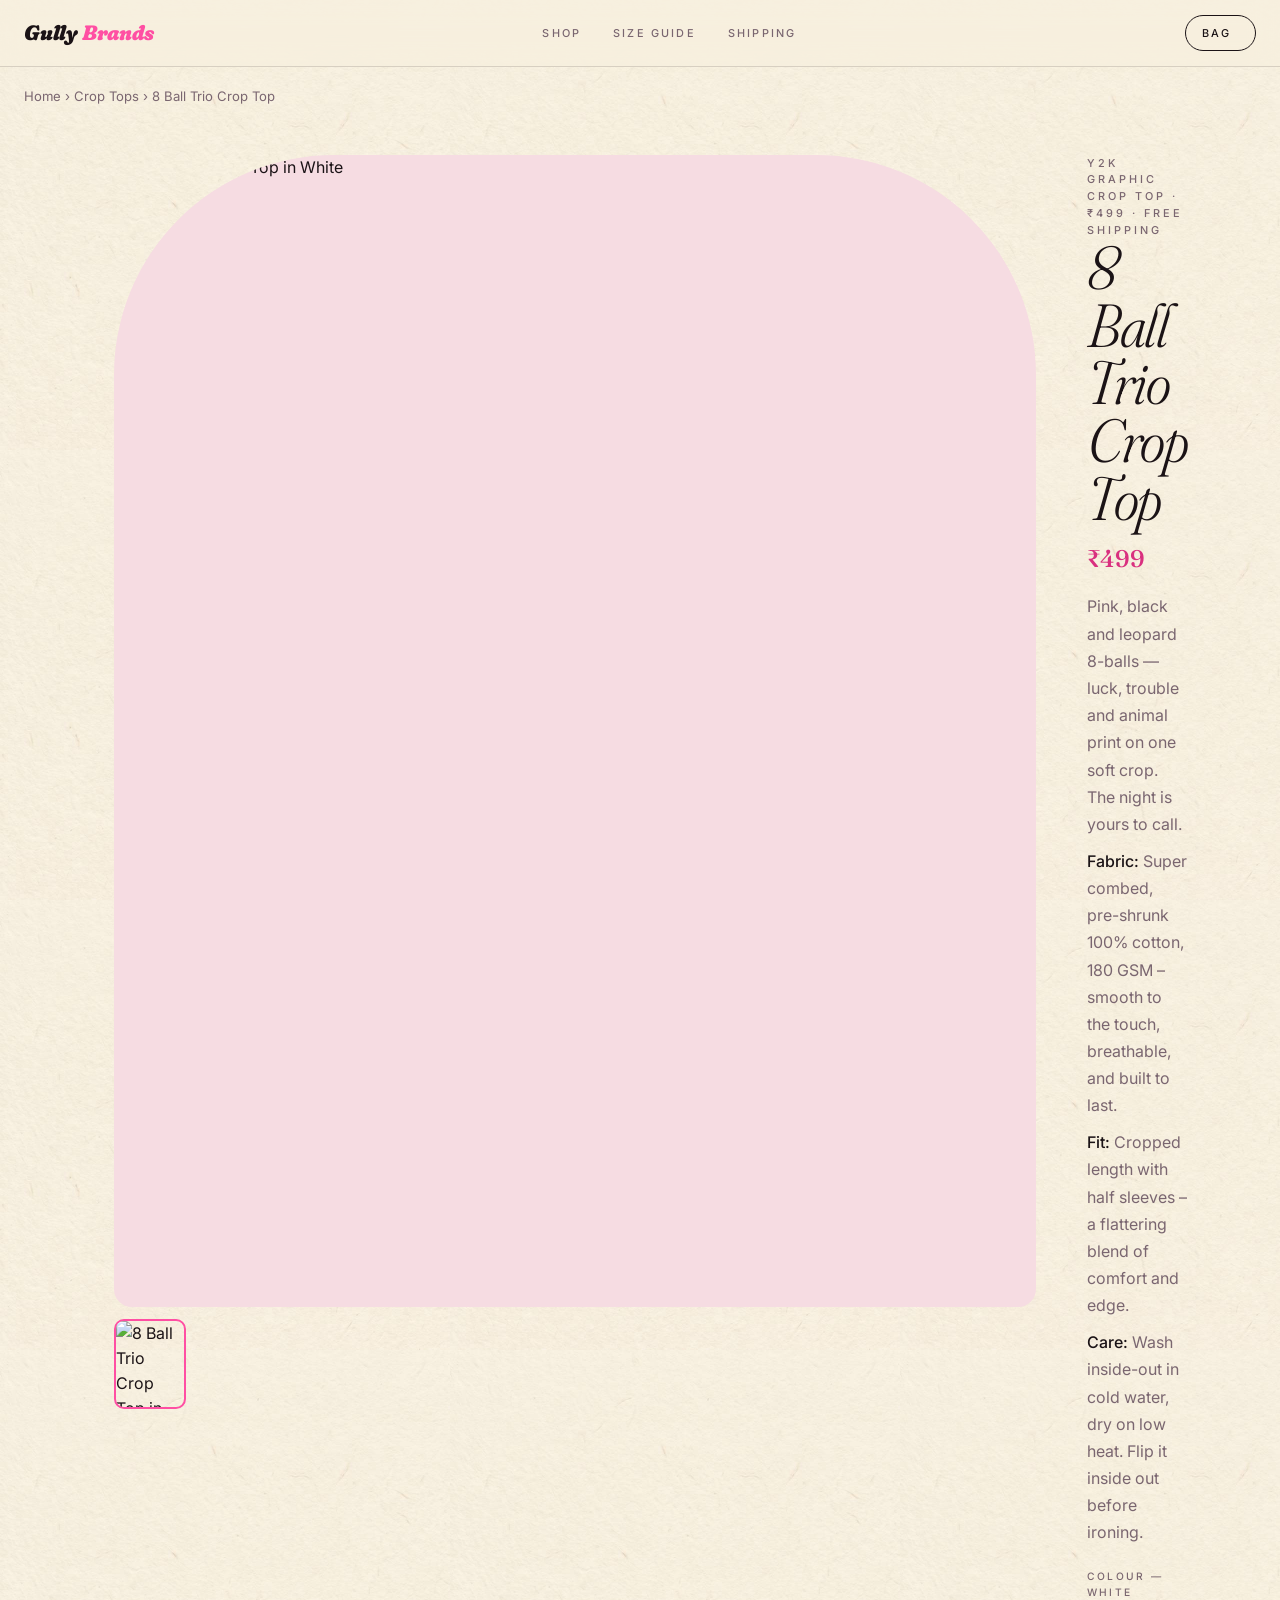
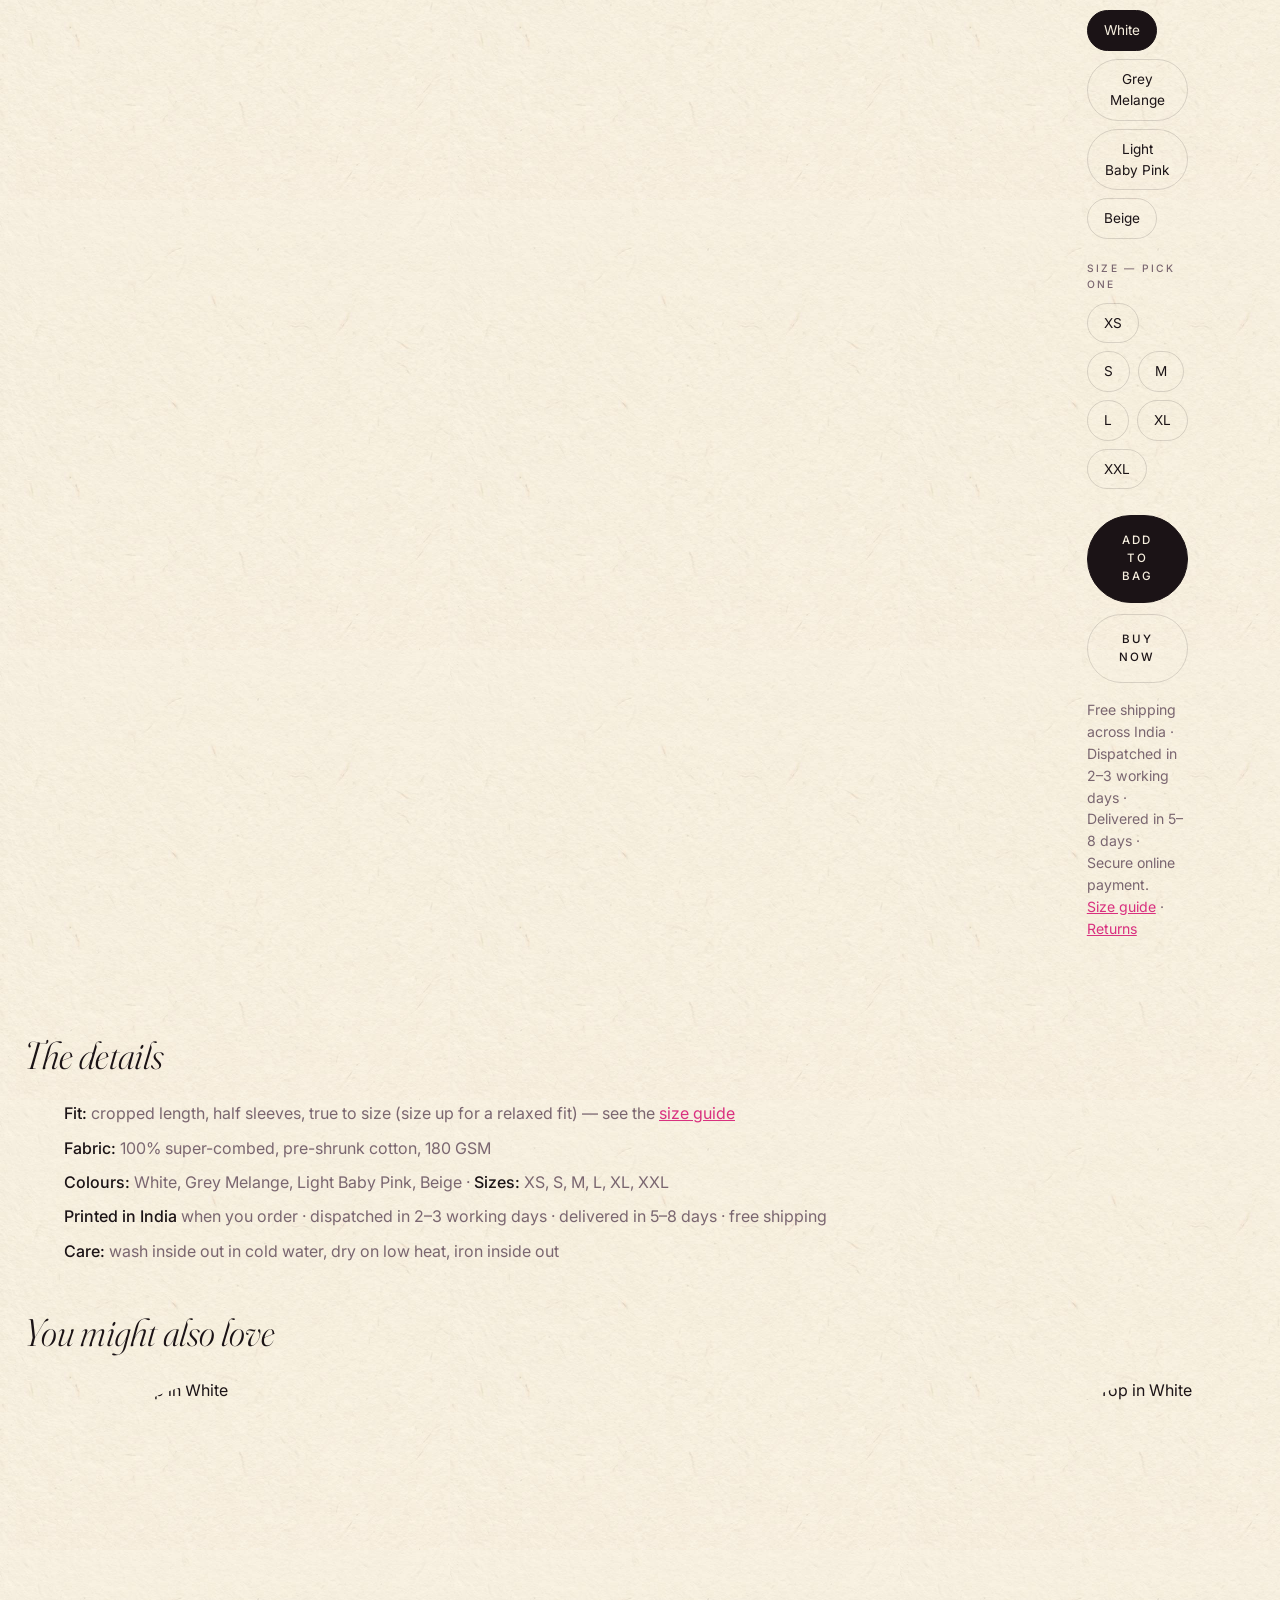
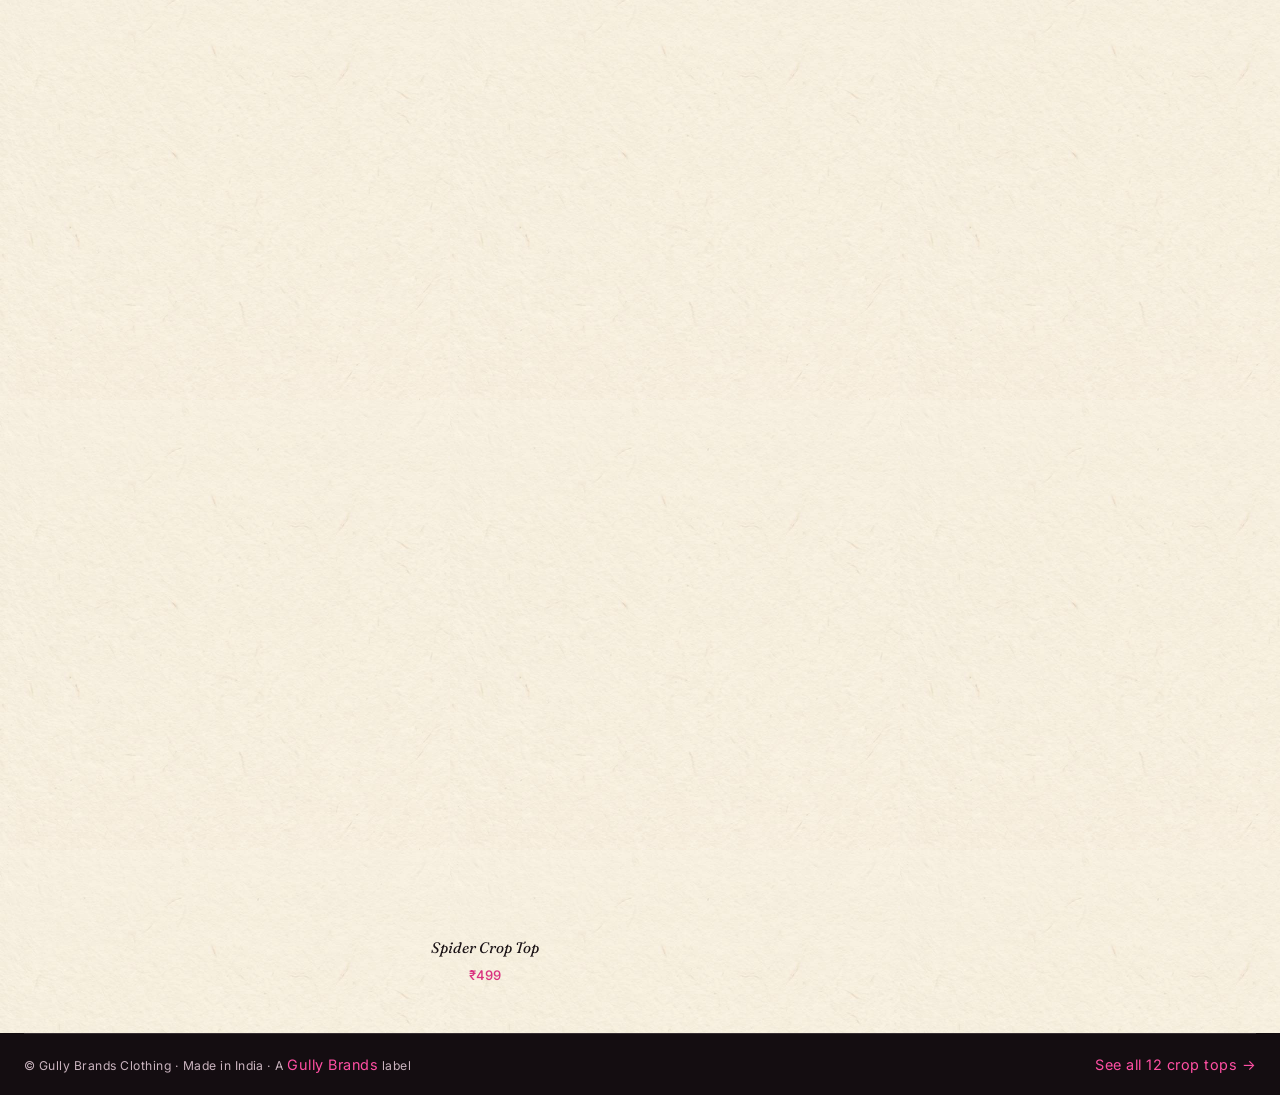
==== commit cbaf0268: "New product copy on site + feed; share image in the cream editorial look Snapshot, product pages and" ====
--- a/p/8-ball-trio-crop-top/index.html
+++ b/p/8-ball-trio-crop-top/index.html
@@ -4,13 +4,13 @@
 <meta charset="UTF-8">
 <meta name="viewport" content="width=device-width, initial-scale=1">
 <title>8 Ball Trio Crop Top for Women – Y2K Graphic | ₹499 | Gully Brands</title>
-<meta name="description" content="Pink, black and leopard 8-balls: the Y2K holy trinity. Luck, chaos and animal print, all on one crop. ₹499, sizes XS–XXL, free shipping across India.">
+<meta name="description" content="Pink, black and leopard 8-balls — luck, trouble and animal print on one soft crop. The night is yours to call. ₹499, sizes XS–XXL, free shipping across India.">
 <link rel="canonical" href="https://shop.gullybrands.in/p/8-ball-trio-crop-top/">
 <meta name="theme-color" content="#F7EFDF">
 <meta property="og:type" content="product">
 <meta property="og:site_name" content="Gully Brands">
 <meta property="og:title" content="8 Ball Trio Crop Top for Women – Y2K Graphic | ₹499 | Gully Brands">
-<meta property="og:description" content="Pink, black and leopard 8-balls: the Y2K holy trinity. Luck, chaos and animal print, all on one crop.">
+<meta property="og:description" content="Pink, black and leopard 8-balls — luck, trouble and animal print on one soft crop. The night is yours to call.">
 <meta property="og:url" content="https://shop.gullybrands.in/p/8-ball-trio-crop-top/">
 <meta property="og:image" content="https://cdn.shopify.com/s/files/1/0796/4599/9204/files/8-ball-trio-crop-top__white__studio.jpg?v=1791474486&amp;width=1200">
 <meta property="product:price:amount" content="499">
@@ -23,7 +23,7 @@
 <link href="https://fonts.googleapis.com/css2?family=Inter:wght@400;500;600&family=Pinyon+Script&display=swap" rel="stylesheet">
 <link rel="preconnect" href="https://cdn.shopify.com">
 <link rel="stylesheet" href="/styles.css">
-<script type="application/ld+json">{"@context":"https://schema.org","@type":"ProductGroup","name":"8 Ball Trio Crop Top","url":"https://shop.gullybrands.in/p/8-ball-trio-crop-top/","productGroupID":"8-ball-trio-crop-top","description":"Pink, black and leopard 8-balls: the Y2K holy trinity. Luck, chaos and animal print, all on one crop.","brand":{"@type":"Brand","name":"Gully Brands"},"variesBy":["https://schema.org/color","https://schema.org/size"],"hasVariant":[{"@type":"Product","sku":"67666590367844","name":"8 Ball Trio Crop Top – White / XS","color":"White","size":"XS","image":"https://cdn.shopify.com/s/files/1/0796/4599/9204/files/8-ball-trio-crop-top__white__studio.jpg?v=1791474486&width=1200","offers":{"@type":"Offer","url":"https://shop.gullybrands.in/p/8-ball-trio-crop-top/?colour=White&size=XS","price":"499","priceCurrency":"INR","availability":"https://schema.org/InStock","itemCondition":"https://schema.org/NewCondition","shippingDetails":{"@type":"OfferShippingDetails","shippingRate":{"@type":"MonetaryAmount","value":"0","currency":"INR"},"shippingDestination":{"@type":"DefinedRegion","addressCountry":"IN"},"deliveryTime":{"@type":"ShippingDeliveryTime","businessDays":{"@type":"OpeningHoursSpecification","dayOfWeek":["https://schema.org/Monday","https://schema.org/Tuesday","https://schema.org/Wednesday","https://schema.org/Thursday","https://schema.org/Friday","https://schema.org/Saturday"]},"handlingTime":{"@type":"QuantitativeValue","minValue":2,"maxValue":3,"unitCode":"DAY"},"transitTime":{"@type":"QuantitativeValue","minValue":3,"maxValue":5,"unitCode":"DAY"}}},"hasMerchantReturnPolicy":{"@type":"MerchantReturnPolicy","applicableCountry":"IN","returnPolicyCategory":"https://schema.org/MerchantReturnNotPermitted"}}},{"@type":"Product","sku":"67666590204004","name":"8 Ball Trio Crop Top – White / S","color":"White","size":"S","image":"https://cdn.shopify.com/s/files/1/0796/4599/9204/files/8-ball-trio-crop-top__white__studio.jpg?v=1791474486&width=1200","offers":{"@type":"Offer","url":"https://shop.gullybrands.in/p/8-ball-trio-crop-top/?colour=White&size=S","price":"499","priceCurrency":"INR","availability":"https://schema.org/InStock","itemCondition":"https://schema.org/NewCondition","shippingDetails":{"@type":"OfferShippingDetails","shippingRate":{"@type":"MonetaryAmount","value":"0","currency":"INR"},"shippingDestination":{"@type":"DefinedRegion","addressCountry":"IN"},"deliveryTime":{"@type":"ShippingDeliveryTime","businessDays":{"@type":"OpeningHoursSpecification","dayOfWeek":["https://schema.org/Monday","https://schema.org/Tuesday","https://schema.org/Wednesday","https://schema.org/Thursday","https://schema.org/Friday","https://schema.org/Saturday"]},"handlingTime":{"@type":"QuantitativeValue","minValue":2,"maxValue":3,"unitCode":"DAY"},"transitTime":{"@type":"QuantitativeValue","minValue":3,"maxValue":5,"unitCode":"DAY"}}},"hasMerchantReturnPolicy":{"@type":"MerchantReturnPolicy","applicableCountry":"IN","returnPolicyCategory":"https://schema.org/MerchantReturnNotPermitted"}}},{"@type":"Product","sku":"67666590236772","name":"8 Ball Trio Crop Top – White / M","color":"White","size":"M","image":"https://cdn.shopify.com/s/files/1/0796/4599/9204/files/8-ball-trio-crop-top__white__studio.jpg?v=1791474486&width=1200","offers":{"@type":"Offer","url":"https://shop.gullybrands.in/p/8-ball-trio-crop-top/?colour=White&size=M","price":"499","priceCurrency":"INR","availability":"https://schema.org/InStock","itemCondition":"https://schema.org/NewCondition","shippingDetails":{"@type":"OfferShippingDetails","shippingRate":{"@type":"MonetaryAmount","value":"0","currency":"INR"},"shippingDestination":{"@type":"DefinedRegion","addressCountry":"IN"},"deliveryTime":{"@type":"ShippingDeliveryTime","businessDays":{"@type":"OpeningHoursSpecification","dayOfWeek":["https://schema.org/Monday","https://schema.org/Tuesday","https://schema.org/Wednesday","https://schema.org/Thursday","https://schema.org/Friday","https://schema.org/Saturday"]},"handlingTime":{"@type":"QuantitativeValue","minValue":2,"maxValue":3,"unitCode":"DAY"},"transitTime":{"@type":"QuantitativeValue","minValue":3,"maxValue":5,"unitCode":"DAY"}}},"hasMerchantReturnPolicy":{"@type":"MerchantReturnPolicy","applicableCountry":"IN","returnPolicyCategory":"https://schema.org/MerchantReturnNotPermitted"}}},{"@type":"Product","sku":"67666590269540","name":"8 Ball Trio Crop Top – White / L","color":"White","size":"L","image":"https://cdn.shopify.com/s/files/1/0796/4599/9204/files/8-ball-trio-crop-top__white__studio.jpg?v=1791474486&width=1200","offers":{"@type":"Offer","url":"https://shop.gullybrands.in/p/8-ball-trio-crop-top/?colour=White&size=L","price":"499","priceCurrency":"INR","availability":"https://schema.org/InStock","itemCondition":"https://schema.org/NewCondition","shippingDetails":{"@type":"OfferShippingDetails","shippingRate":{"@type":"MonetaryAmount","value":"0","currency":"INR"},"shippingDestination":{"@type":"DefinedRegion","addressCountry":"IN"},"deliveryTime":{"@type":"ShippingDeliveryTime","businessDays":{"@type":"OpeningHoursSpecification","dayOfWeek":["https://schema.org/Monday","https://schema.org/Tuesday","https://schema.org/Wednesday","https://schema.org/Thursday","https://schema.org/Friday","https://schema.org/Saturday"]},"handlingTime":{"@type":"QuantitativeValue","minValue":2,"maxValue":3,"unitCode":"DAY"},"transitTime":{"@type":"QuantitativeValue","minValue":3,"maxValue":5,"unitCode":"DAY"}}},"hasMerchantReturnPolicy":{"@type":"MerchantReturnPolicy","applicableCountry":"IN","returnPolicyCategory":"https://schema.org/MerchantReturnNotPermitted"}}},{"@type":"Product","sku":"67666590302308","name":"8 Ball Trio Crop Top – White / XL","color":"White","size":"XL","image":"https://cdn.shopify.com/s/files/1/0796/4599/9204/files/8-ball-trio-crop-top__white__studio.jpg?v=1791474486&width=1200","offers":{"@type":"Offer","url":"https://shop.gullybrands.in/p/8-ball-trio-crop-top/?colour=White&size=XL","price":"499","priceCurrency":"INR","availability":"https://schema.org/InStock","itemCondition":"https://schema.org/NewCondition","shippingDetails":{"@type":"OfferShippingDetails","shippingRate":{"@type":"MonetaryAmount","value":"0","currency":"INR"},"shippingDestination":{"@type":"DefinedRegion","addressCountry":"IN"},"deliveryTime":{"@type":"ShippingDeliveryTime","businessDays":{"@type":"OpeningHoursSpecification","dayOfWeek":["https://schema.org/Monday","https://schema.org/Tuesday","https://schema.org/Wednesday","https://schema.org/Thursday","https://schema.org/Friday","https://schema.org/Saturday"]},"handlingTime":{"@type":"QuantitativeValue","minValue":2,"maxValue":3,"unitCode":"DAY"},"transitTime":{"@type":"QuantitativeValue","minValue":3,"maxValue":5,"unitCode":"DAY"}}},"hasMerchantReturnPolicy":{"@type":"MerchantReturnPolicy","applicableCountry":"IN","returnPolicyCategory":"https://schema.org/MerchantReturnNotPermitted"}}},{"@type":"Product","sku":"67666590335076","name":"8 Ball Trio Crop Top – White / XXL","color":"White","size":"XXL","image":"https://cdn.shopify.com/s/files/1/0796/4599/9204/files/8-ball-trio-crop-top__white__studio.jpg?v=1791474486&width=1200","offers":{"@type":"Offer","url":"https://shop.gullybrands.in/p/8-ball-trio-crop-top/?colour=White&size=XXL","price":"499","priceCurrency":"INR","availability":"https://schema.org/InStock","itemCondition":"https://schema.org/NewCondition","shippingDetails":{"@type":"OfferShippingDetails","shippingRate":{"@type":"MonetaryAmount","value":"0","currency":"INR"},"shippingDestination":{"@type":"DefinedRegion","addressCountry":"IN"},"deliveryTime":{"@type":"ShippingDeliveryTime","businessDays":{"@type":"OpeningHoursSpecification","dayOfWeek":["https://schema.org/Monday","https://schema.org/Tuesday","https://schema.org/Wednesday","https://schema.org/Thursday","https://schema.org/Friday","https://schema.org/Saturday"]},"handlingTime":{"@type":"QuantitativeValue","minValue":2,"maxValue":3,"unitCode":"DAY"},"transitTime":{"@type":"QuantitativeValue","minValue":3,"maxValue":5,"unitCode":"DAY"}}},"hasMerchantReturnPolicy":{"@type":"MerchantReturnPolicy","applicableCountry":"IN","returnPolicyCategory":"https://schema.org/MerchantReturnNotPermitted"}}},{"@type":"Product","sku":"67666590957668","name":"8 Ball Trio Crop Top – Grey Melange / XS","color":"Grey Melange","size":"XS","image":"https://cdn.shopify.com/s/files/1/0796/4599/9204/files/8-ball-trio-crop-top__grey-melange__studio.jpg?v=1791474486&width=1200","offers":{"@type":"Offer","url":"https://shop.gullybrands.in/p/8-ball-trio-crop-top/?colour=Grey%20Melange&size=XS","price":"499","priceCurrency":"INR","availability":"https://schema.org/InStock","itemCondition":"https://schema.org/NewCondition","shippingDetails":{"@type":"OfferShippingDetails","shippingRate":{"@type":"MonetaryAmount","value":"0","currency":"INR"},"shippingDestination":{"@type":"DefinedRegion","addressCountry":"IN"},"deliveryTime":{"@type":"ShippingDeliveryTime","businessDays":{"@type":"OpeningHoursSpecification","dayOfWeek":["https://schema.org/Monday","https://schema.org/Tuesday","https://schema.org/Wednesday","https://schema.org/Thursday","https://schema.org/Friday","https://schema.org/Saturday"]},"handlingTime":{"@type":"QuantitativeValue","minValue":2,"maxValue":3,"unitCode":"DAY"},"transitTime":{"@type":"QuantitativeValue","minValue":3,"maxValue":5,"unitCode":"DAY"}}},"hasMerchantReturnPolicy":{"@type":"MerchantReturnPolicy","applicableCountry":"IN","returnPolicyCategory":"https://schema.org/MerchantReturnNotPermitted"}}},{"@type":"Product","sku":"67666590793828","name":"8 Ball Trio Crop Top – Grey Melange / S","color":"Grey Melange","size":"S","image":"https://cdn.shopify.com/s/files/1/0796/4599/9204/files/8-ball-trio-crop-top__grey-melange__studio.jpg?v=1791474486&width=1200","offers":{"@type":"Offer","url":"https://shop.gullybrands.in/p/8-ball-trio-crop-top/?colour=Grey%20Melange&size=S","price":"499","priceCurrency":"INR","availability":"https://schema.org/InStock","itemCondition":"https://schema.org/NewCondition","shippingDetails":{"@type":"OfferShippingDetails","shippingRate":{"@type":"MonetaryAmount","value":"0","currency":"INR"},"shippingDestination":{"@type":"DefinedRegion","addressCountry":"IN"},"deliveryTime":{"@type":"ShippingDeliveryTime","businessDays":{"@type":"OpeningHoursSpecification","dayOfWeek":["https://schema.org/Monday","https://schema.org/Tuesday","https://schema.org/Wednesday","https://schema.org/Thursday","https://schema.org/Friday","https://schema.org/Saturday"]},"handlingTime":{"@type":"QuantitativeValue","minValue":2,"maxValue":3,"unitCode":"DAY"},"transitTime":{"@type":"QuantitativeValue","minValue":3,"maxValue":5,"unitCode":"DAY"}}},"hasMerchantReturnPolicy":{"@type":"MerchantReturnPolicy","applicableCountry":"IN","returnPolicyCategory":"https://schema.org/MerchantReturnNotPermitted"}}},{"@type":"Product","sku":"67666590826596","name":"8 Ball Trio Crop Top – Grey Melange / M","color":"Grey Melange","size":"M","image":"https://cdn.shopify.com/s/files/1/0796/4599/9204/files/8-ball-trio-crop-top__grey-melange__studio.jpg?v=1791474486&width=1200","offers":{"@type":"Offer","url":"https://shop.gullybrands.in/p/8-ball-trio-crop-top/?colour=Grey%20Melange&size=M","price":"499","priceCurrency":"INR","availability":"https://schema.org/InStock","itemCondition":"https://schema.org/NewCondition","shippingDetails":{"@type":"OfferShippingDetails","shippingRate":{"@type":"MonetaryAmount","value":"0","currency":"INR"},"shippingDestination":{"@type":"DefinedRegion","addressCountry":"IN"},"deliveryTime":{"@type":"ShippingDeliveryTime","businessDays":{"@type":"OpeningHoursSpecification","dayOfWeek":["https://schema.org/Monday","https://schema.org/Tuesday","https://schema.org/Wednesday","https://schema.org/Thursday","https://schema.org/Friday","https://schema.org/Saturday"]},"handlingTime":{"@type":"QuantitativeValue","minValue":2,"maxValue":3,"unitCode":"DAY"},"transitTime":{"@type":"QuantitativeValue","minValue":3,"maxValue":5,"unitCode":"DAY"}}},"hasMerchantReturnPolicy":{"@type":"MerchantReturnPolicy","applicableCountry":"IN","returnPolicyCategory":"https://schema.org/MerchantReturnNotPermitted"}}},{"@type":"Product","sku":"67666590859364","name":"8 Ball Trio Crop Top – Grey Melange / L","color":"Grey Melange","size":"L","image":"https://cdn.shopify.com/s/files/1/0796/4599/9204/files/8-ball-trio-crop-top__grey-melange__studio.jpg?v=1791474486&width=1200","offers":{"@type":"Offer","url":"https://shop.gullybrands.in/p/8-ball-trio-crop-top/?colour=Grey%20Melange&size=L","price":"499","priceCurrency":"INR","availability":"https://schema.org/InStock","itemCondition":"https://schema.org/NewCondition","shippingDetails":{"@type":"OfferShippingDetails","shippingRate":{"@type":"MonetaryAmount","value":"0","currency":"INR"},"shippingDestination":{"@type":"DefinedRegion","addressCountry":"IN"},"deliveryTime":{"@type":"ShippingDeliveryTime","businessDays":{"@type":"OpeningHoursSpecification","dayOfWeek":["https://schema.org/Monday","https://schema.org/Tuesday","https://schema.org/Wednesday","https://schema.org/Thursday","https://schema.org/Friday","https://schema.org/Saturday"]},"handlingTime":{"@type":"QuantitativeValue","minValue":2,"maxValue":3,"unitCode":"DAY"},"transitTime":{"@type":"QuantitativeValue","minValue":3,"maxValue":5,"unitCode":"DAY"}}},"hasMerchantReturnPolicy":{"@type":"MerchantReturnPolicy","applicableCountry":"IN","returnPolicyCategory":"https://schema.org/MerchantReturnNotPermitted"}}},{"@type":"Product","sku":"67666590892132","name":"8 Ball Trio Crop Top – Grey Melange / XL","color":"Grey Melange","size":"XL","image":"https://cdn.shopify.com/s/files/1/0796/4599/9204/files/8-ball-trio-crop-top__grey-melange__studio.jpg?v=1791474486&width=1200","offers":{"@type":"Offer","url":"https://shop.gullybrands.in/p/8-ball-trio-crop-top/?colour=Grey%20Melange&size=XL","price":"499","priceCurrency":"INR","availability":"https://schema.org/InStock","itemCondition":"https://schema.org/NewCondition","shippingDetails":{"@type":"OfferShippingDetails","shippingRate":{"@type":"MonetaryAmount","value":"0","currency":"INR"},"shippingDestination":{"@type":"DefinedRegion","addressCountry":"IN"},"deliveryTime":{"@type":"ShippingDeliveryTime","businessDays":{"@type":"OpeningHoursSpecification","dayOfWeek":["https://schema.org/Monday","https://schema.org/Tuesday","https://schema.org/Wednesday","https://schema.org/Thursday","https://schema.org/Friday","https://schema.org/Saturday"]},"handlingTime":{"@type":"QuantitativeValue","minValue":2,"maxValue":3,"unitCode":"DAY"},"transitTime":{"@type":"QuantitativeValue","minValue":3,"maxValue":5,"unitCode":"DAY"}}},"hasMerchantReturnPolicy":{"@type":"MerchantReturnPolicy","applicableCountry":"IN","returnPolicyCategory":"https://schema.org/MerchantReturnNotPermitted"}}},{"@type":"Product","sku":"67666590924900","name":"8 Ball Trio Crop Top – Grey Melange / XXL","color":"Grey Melange","size":"XXL","image":"https://cdn.shopify.com/s/files/1/0796/4599/9204/files/8-ball-trio-crop-top__grey-melange__studio.jpg?v=1791474486&width=1200","offers":{"@type":"Offer","url":"https://shop.gullybrands.in/p/8-ball-trio-crop-top/?colour=Grey%20Melange&size=XXL","price":"499","priceCurrency":"INR","availability":"https://schema.org/InStock","itemCondition":"https://schema.org/NewCondition","shippingDetails":{"@type":"OfferShippingDetails","shippingRate":{"@type":"MonetaryAmount","value":"0","currency":"INR"},"shippingDestination":{"@type":"DefinedRegion","addressCountry":"IN"},"deliveryTime":{"@type":"ShippingDeliveryTime","businessDays":{"@type":"OpeningHoursSpecification","dayOfWeek":["https://schema.org/Monday","https://schema.org/Tuesday","https://schema.org/Wednesday","https://schema.org/Thursday","https://schema.org/Friday","https://schema.org/Saturday"]},"handlingTime":{"@type":"QuantitativeValue","minValue":2,"maxValue":3,"unitCode":"DAY"},"transitTime":{"@type":"QuantitativeValue","minValue":3,"maxValue":5,"unitCode":"DAY"}}},"hasMerchantReturnPolicy":{"@type":"MerchantReturnPolicy","applicableCountry":"IN","returnPolicyCategory":"https://schema.org/MerchantReturnNotPermitted"}}},{"@type":"Product","sku":"67666591744100","name":"8 Ball Trio Crop Top – Light Baby Pink / XS","color":"Light Baby Pink","size":"XS","image":"https://cdn.shopify.com/s/files/1/0796/4599/9204/files/8-ball-trio-crop-top__light-baby-pink__studio.jpg?v=1791474486&width=1200","offers":{"@type":"Offer","url":"https://shop.gullybrands.in/p/8-ball-trio-crop-top/?colour=Light%20Baby%20Pink&size=XS","price":"499","priceCurrency":"INR","availability":"https://schema.org/InStock","itemCondition":"https://schema.org/NewCondition","shippingDetails":{"@type":"OfferShippingDetails","shippingRate":{"@type":"MonetaryAmount","value":"0","currency":"INR"},"shippingDestination":{"@type":"DefinedRegion","addressCountry":"IN"},"deliveryTime":{"@type":"ShippingDeliveryTime","businessDays":{"@type":"OpeningHoursSpecification","dayOfWeek":["https://schema.org/Monday","https://schema.org/Tuesday","https://schema.org/Wednesday","https://schema.org/Thursday","https://schema.org/Friday","https://schema.org/Saturday"]},"handlingTime":{"@type":"QuantitativeValue","minValue":2,"maxValue":3,"unitCode":"DAY"},"transitTime":{"@type":"QuantitativeValue","minValue":3,"maxValue":5,"unitCode":"DAY"}}},"hasMerchantReturnPolicy":{"@type":"MerchantReturnPolicy","applicableCountry":"IN","returnPolicyCategory":"https://schema.org/MerchantReturnNotPermitted"}}},{"@type":"Product","sku":"67666591580260","name":"8 Ball Trio Crop Top – Light Baby Pink / S","color":"Light Baby Pink","size":"S","image":"https://cdn.shopify.com/s/files/1/0796/4599/9204/files/8-ball-trio-crop-top__light-baby-pink__studio.jpg?v=1791474486&width=1200","offers":{"@type":"Offer","url":"https://shop.gullybrands.in/p/8-ball-trio-crop-top/?colour=Light%20Baby%20Pink&size=S","price":"499","priceCurrency":"INR","availability":"https://schema.org/InStock","itemCondition":"https://schema.org/NewCondition","shippingDetails":{"@type":"OfferShippingDetails","shippingRate":{"@type":"MonetaryAmount","value":"0","currency":"INR"},"shippingDestination":{"@type":"DefinedRegion","addressCountry":"IN"},"deliveryTime":{"@type":"ShippingDeliveryTime","businessDays":{"@type":"OpeningHoursSpecification","dayOfWeek":["https://schema.org/Monday","https://schema.org/Tuesday","https://schema.org/Wednesday","https://schema.org/Thursday","https://schema.org/Friday","https://schema.org/Saturday"]},"handlingTime":{"@type":"QuantitativeValue","minValue":2,"maxValue":3,"unitCode":"DAY"},"transitTime":{"@type":"QuantitativeValue","minValue":3,"maxValue":5,"unitCode":"DAY"}}},"hasMerchantReturnPolicy":{"@type":"MerchantReturnPolicy","applicableCountry":"IN","returnPolicyCategory":"https://schema.org/MerchantReturnNotPermitted"}}},{"@type":"Product","sku":"67666591613028","name":"8 Ball Trio Crop Top – Light Baby Pink / M","color":"Light Baby Pink","size":"M","image":"https://cdn.shopify.com/s/files/1/0796/4599/9204/files/8-ball-trio-crop-top__light-baby-pink__studio.jpg?v=1791474486&width=1200","offers":{"@type":"Offer","url":"https://shop.gullybrands.in/p/8-ball-trio-crop-top/?colour=Light%20Baby%20Pink&size=M","price":"499","priceCurrency":"INR","availability":"https://schema.org/InStock","itemCondition":"https://schema.org/NewCondition","shippingDetails":{"@type":"OfferShippingDetails","shippingRate":{"@type":"MonetaryAmount","value":"0","currency":"INR"},"shippingDestination":{"@type":"DefinedRegion","addressCountry":"IN"},"deliveryTime":{"@type":"ShippingDeliveryTime","businessDays":{"@type":"OpeningHoursSpecification","dayOfWeek":["https://schema.org/Monday","https://schema.org/Tuesday","https://schema.org/Wednesday","https://schema.org/Thursday","https://schema.org/Friday","https://schema.org/Saturday"]},"handlingTime":{"@type":"QuantitativeValue","minValue":2,"maxValue":3,"unitCode":"DAY"},"transitTime":{"@type":"QuantitativeValue","minValue":3,"maxValue":5,"unitCode":"DAY"}}},"hasMerchantReturnPolicy":{"@type":"MerchantReturnPolicy","applicableCountry":"IN","returnPolicyCategory":"https://schema.org/MerchantReturnNotPermitted"}}},{"@type":"Product","sku":"67666591645796","name":"8 Ball Trio Crop Top – Light Baby Pink / L","color":"Light Baby Pink","size":"L","image":"https://cdn.shopify.com/s/files/1/0796/4599/9204/files/8-ball-trio-crop-top__light-baby-pink__studio.jpg?v=1791474486&width=1200","offers":{"@type":"Offer","url":"https://shop.gullybrands.in/p/8-ball-trio-crop-top/?colour=Light%20Baby%20Pink&size=L","price":"499","priceCurrency":"INR","availability":"https://schema.org/InStock","itemCondition":"https://schema.org/NewCondition","shippingDetails":{"@type":"OfferShippingDetails","shippingRate":{"@type":"MonetaryAmount","value":"0","currency":"INR"},"shippingDestination":{"@type":"DefinedRegion","addressCountry":"IN"},"deliveryTime":{"@type":"ShippingDeliveryTime","businessDays":{"@type":"OpeningHoursSpecification","dayOfWeek":["https://schema.org/Monday","https://schema.org/Tuesday","https://schema.org/Wednesday","https://schema.org/Thursday","https://schema.org/Friday","https://schema.org/Saturday"]},"handlingTime":{"@type":"QuantitativeValue","minValue":2,"maxValue":3,"unitCode":"DAY"},"transitTime":{"@type":"QuantitativeValue","minValue":3,"maxValue":5,"unitCode":"DAY"}}},"hasMerchantReturnPolicy":{"@type":"MerchantReturnPolicy","applicableCountry":"IN","returnPolicyCategory":"https://schema.org/MerchantReturnNotPermitted"}}},{"@type":"Product","sku":"67666591678564","name":"8 Ball Trio Crop Top – Light Baby Pink / XL","color":"Light Baby Pink","size":"XL","image":"https://cdn.shopify.com/s/files/1/0796/4599/9204/files/8-ball-trio-crop-top__light-baby-pink__studio.jpg?v=1791474486&width=1200","offers":{"@type":"Offer","url":"https://shop.gullybrands.in/p/8-ball-trio-crop-top/?colour=Light%20Baby%20Pink&size=XL","price":"499","priceCurrency":"INR","availability":"https://schema.org/InStock","itemCondition":"https://schema.org/NewCondition","shippingDetails":{"@type":"OfferShippingDetails","shippingRate":{"@type":"MonetaryAmount","value":"0","currency":"INR"},"shippingDestination":{"@type":"DefinedRegion","addressCountry":"IN"},"deliveryTime":{"@type":"ShippingDeliveryTime","businessDays":{"@type":"OpeningHoursSpecification","dayOfWeek":["https://schema.org/Monday","https://schema.org/Tuesday","https://schema.org/Wednesday","https://schema.org/Thursday","https://schema.org/Friday","https://schema.org/Saturday"]},"handlingTime":{"@type":"QuantitativeValue","minValue":2,"maxValue":3,"unitCode":"DAY"},"transitTime":{"@type":"QuantitativeValue","minValue":3,"maxValue":5,"unitCode":"DAY"}}},"hasMerchantReturnPolicy":{"@type":"MerchantReturnPolicy","applicableCountry":"IN","returnPolicyCategory":"https://schema.org/MerchantReturnNotPermitted"}}},{"@type":"Product","sku":"67666591711332","name":"8 Ball Trio Crop Top – Light Baby Pink / XXL","color":"Light Baby Pink","size":"XXL","image":"https://cdn.shopify.com/s/files/1/0796/4599/9204/files/8-ball-trio-crop-top__light-baby-pink__studio.jpg?v=1791474486&width=1200","offers":{"@type":"Offer","url":"https://shop.gullybrands.in/p/8-ball-trio-crop-top/?colour=Light%20Baby%20Pink&size=XXL","price":"499","priceCurrency":"INR","availability":"https://schema.org/InStock","itemCondition":"https://schema.org/NewCondition","shippingDetails":{"@type":"OfferShippingDetails","shippingRate":{"@type":"MonetaryAmount","value":"0","currency":"INR"},"shippingDestination":{"@type":"DefinedRegion","addressCountry":"IN"},"deliveryTime":{"@type":"ShippingDeliveryTime","businessDays":{"@type":"OpeningHoursSpecification","dayOfWeek":["https://schema.org/Monday","https://schema.org/Tuesday","https://schema.org/Wednesday","https://schema.org/Thursday","https://schema.org/Friday","https://schema.org/Saturday"]},"handlingTime":{"@type":"QuantitativeValue","minValue":2,"maxValue":3,"unitCode":"DAY"},"transitTime":{"@type":"QuantitativeValue","minValue":3,"maxValue":5,"unitCode":"DAY"}}},"hasMerchantReturnPolicy":{"@type":"MerchantReturnPolicy","applicableCountry":"IN","returnPolicyCategory":"https://schema.org/MerchantReturnNotPermitted"}}},{"@type":"Product","sku":"67666592137316","name":"8 Ball Trio Crop Top – Beige / XS","color":"Beige","size":"XS","image":"https://cdn.shopify.com/s/files/1/0796/4599/9204/files/8-ball-trio-crop-top__beige__studio.jpg?v=1791474486&width=1200","offers":{"@type":"Offer","url":"https://shop.gullybrands.in/p/8-ball-trio-crop-top/?colour=Beige&size=XS","price":"499","priceCurrency":"INR","availability":"https://schema.org/InStock","itemCondition":"https://schema.org/NewCondition","shippingDetails":{"@type":"OfferShippingDetails","shippingRate":{"@type":"MonetaryAmount","value":"0","currency":"INR"},"shippingDestination":{"@type":"DefinedRegion","addressCountry":"IN"},"deliveryTime":{"@type":"ShippingDeliveryTime","businessDays":{"@type":"OpeningHoursSpecification","dayOfWeek":["https://schema.org/Monday","https://schema.org/Tuesday","https://schema.org/Wednesday","https://schema.org/Thursday","https://schema.org/Friday","https://schema.org/Saturday"]},"handlingTime":{"@type":"QuantitativeValue","minValue":2,"maxValue":3,"unitCode":"DAY"},"transitTime":{"@type":"QuantitativeValue","minValue":3,"maxValue":5,"unitCode":"DAY"}}},"hasMerchantReturnPolicy":{"@type":"MerchantReturnPolicy","applicableCountry":"IN","returnPolicyCategory":"https://schema.org/MerchantReturnNotPermitted"}}},{"@type":"Product","sku":"67666591973476","name":"8 Ball Trio Crop Top – Beige / S","color":"Beige","size":"S","image":"https://cdn.shopify.com/s/files/1/0796/4599/9204/files/8-ball-trio-crop-top__beige__studio.jpg?v=1791474486&width=1200","offers":{"@type":"Offer","url":"https://shop.gullybrands.in/p/8-ball-trio-crop-top/?colour=Beige&size=S","price":"499","priceCurrency":"INR","availability":"https://schema.org/InStock","itemCondition":"https://schema.org/NewCondition","shippingDetails":{"@type":"OfferShippingDetails","shippingRate":{"@type":"MonetaryAmount","value":"0","currency":"INR"},"shippingDestination":{"@type":"DefinedRegion","addressCountry":"IN"},"deliveryTime":{"@type":"ShippingDeliveryTime","businessDays":{"@type":"OpeningHoursSpecification","dayOfWeek":["https://schema.org/Monday","https://schema.org/Tuesday","https://schema.org/Wednesday","https://schema.org/Thursday","https://schema.org/Friday","https://schema.org/Saturday"]},"handlingTime":{"@type":"QuantitativeValue","minValue":2,"maxValue":3,"unitCode":"DAY"},"transitTime":{"@type":"QuantitativeValue","minValue":3,"maxValue":5,"unitCode":"DAY"}}},"hasMerchantReturnPolicy":{"@type":"MerchantReturnPolicy","applicableCountry":"IN","returnPolicyCategory":"https://schema.org/MerchantReturnNotPermitted"}}},{"@type":"Product","sku":"67666592006244","name":"8 Ball Trio Crop Top – Beige / M","color":"Beige","size":"M","image":"https://cdn.shopify.com/s/files/1/0796/4599/9204/files/8-ball-trio-crop-top__beige__studio.jpg?v=1791474486&width=1200","offers":{"@type":"Offer","url":"https://shop.gullybrands.in/p/8-ball-trio-crop-top/?colour=Beige&size=M","price":"499","priceCurrency":"INR","availability":"https://schema.org/InStock","itemCondition":"https://schema.org/NewCondition","shippingDetails":{"@type":"OfferShippingDetails","shippingRate":{"@type":"MonetaryAmount","value":"0","currency":"INR"},"shippingDestination":{"@type":"DefinedRegion","addressCountry":"IN"},"deliveryTime":{"@type":"ShippingDeliveryTime","businessDays":{"@type":"OpeningHoursSpecification","dayOfWeek":["https://schema.org/Monday","https://schema.org/Tuesday","https://schema.org/Wednesday","https://schema.org/Thursday","https://schema.org/Friday","https://schema.org/Saturday"]},"handlingTime":{"@type":"QuantitativeValue","minValue":2,"maxValue":3,"unitCode":"DAY"},"transitTime":{"@type":"QuantitativeValue","minValue":3,"maxValue":5,"unitCode":"DAY"}}},"hasMerchantReturnPolicy":{"@type":"MerchantReturnPolicy","applicableCountry":"IN","returnPolicyCategory":"https://schema.org/MerchantReturnNotPermitted"}}},{"@type":"Product","sku":"67666592039012","name":"8 Ball Trio Crop Top – Beige / L","color":"Beige","size":"L","image":"https://cdn.shopify.com/s/files/1/0796/4599/9204/files/8-ball-trio-crop-top__beige__studio.jpg?v=1791474486&width=1200","offers":{"@type":"Offer","url":"https://shop.gullybrands.in/p/8-ball-trio-crop-top/?colour=Beige&size=L","price":"499","priceCurrency":"INR","availability":"https://schema.org/InStock","itemCondition":"https://schema.org/NewCondition","shippingDetails":{"@type":"OfferShippingDetails","shippingRate":{"@type":"MonetaryAmount","value":"0","currency":"INR"},"shippingDestination":{"@type":"DefinedRegion","addressCountry":"IN"},"deliveryTime":{"@type":"ShippingDeliveryTime","businessDays":{"@type":"OpeningHoursSpecification","dayOfWeek":["https://schema.org/Monday","https://schema.org/Tuesday","https://schema.org/Wednesday","https://schema.org/Thursday","https://schema.org/Friday","https://schema.org/Saturday"]},"handlingTime":{"@type":"QuantitativeValue","minValue":2,"maxValue":3,"unitCode":"DAY"},"transitTime":{"@type":"QuantitativeValue","minValue":3,"maxValue":5,"unitCode":"DAY"}}},"hasMerchantReturnPolicy":{"@type":"MerchantReturnPolicy","applicableCountry":"IN","returnPolicyCategory":"https://schema.org/MerchantReturnNotPermitted"}}},{"@type":"Product","sku":"67666592071780","name":"8 Ball Trio Crop Top – Beige / XL","color":"Beige","size":"XL","image":"https://cdn.shopify.com/s/files/1/0796/4599/9204/files/8-ball-trio-crop-top__beige__studio.jpg?v=1791474486&width=1200","offers":{"@type":"Offer","url":"https://shop.gullybrands.in/p/8-ball-trio-crop-top/?colour=Beige&size=XL","price":"499","priceCurrency":"INR","availability":"https://schema.org/InStock","itemCondition":"https://schema.org/NewCondition","shippingDetails":{"@type":"OfferShippingDetails","shippingRate":{"@type":"MonetaryAmount","value":"0","currency":"INR"},"shippingDestination":{"@type":"DefinedRegion","addressCountry":"IN"},"deliveryTime":{"@type":"ShippingDeliveryTime","businessDays":{"@type":"OpeningHoursSpecification","dayOfWeek":["https://schema.org/Monday","https://schema.org/Tuesday","https://schema.org/Wednesday","https://schema.org/Thursday","https://schema.org/Friday","https://schema.org/Saturday"]},"handlingTime":{"@type":"QuantitativeValue","minValue":2,"maxValue":3,"unitCode":"DAY"},"transitTime":{"@type":"QuantitativeValue","minValue":3,"maxValue":5,"unitCode":"DAY"}}},"hasMerchantReturnPolicy":{"@type":"MerchantReturnPolicy","applicableCountry":"IN","returnPolicyCategory":"https://schema.org/MerchantReturnNotPermitted"}}},{"@type":"Product","sku":"67666592104548","name":"8 Ball Trio Crop Top – Beige / XXL","color":"Beige","size":"XXL","image":"https://cdn.shopify.com/s/files/1/0796/4599/9204/files/8-ball-trio-crop-top__beige__studio.jpg?v=1791474486&width=1200","offers":{"@type":"Offer","url":"https://shop.gullybrands.in/p/8-ball-trio-crop-top/?colour=Beige&size=XXL","price":"499","priceCurrency":"INR","availability":"https://schema.org/InStock","itemCondition":"https://schema.org/NewCondition","shippingDetails":{"@type":"OfferShippingDetails","shippingRate":{"@type":"MonetaryAmount","value":"0","currency":"INR"},"shippingDestination":{"@type":"DefinedRegion","addressCountry":"IN"},"deliveryTime":{"@type":"ShippingDeliveryTime","businessDays":{"@type":"OpeningHoursSpecification","dayOfWeek":["https://schema.org/Monday","https://schema.org/Tuesday","https://schema.org/Wednesday","https://schema.org/Thursday","https://schema.org/Friday","https://schema.org/Saturday"]},"handlingTime":{"@type":"QuantitativeValue","minValue":2,"maxValue":3,"unitCode":"DAY"},"transitTime":{"@type":"QuantitativeValue","minValue":3,"maxValue":5,"unitCode":"DAY"}}},"hasMerchantReturnPolicy":{"@type":"MerchantReturnPolicy","applicableCountry":"IN","returnPolicyCategory":"https://schema.org/MerchantReturnNotPermitted"}}}]}</script>
+<script type="application/ld+json">{"@context":"https://schema.org","@type":"ProductGroup","name":"8 Ball Trio Crop Top","url":"https://shop.gullybrands.in/p/8-ball-trio-crop-top/","productGroupID":"8-ball-trio-crop-top","description":"Pink, black and leopard 8-balls — luck, trouble and animal print on one soft crop. The night is yours to call.","brand":{"@type":"Brand","name":"Gully Brands"},"variesBy":["https://schema.org/color","https://schema.org/size"],"hasVariant":[{"@type":"Product","sku":"67666590367844","name":"8 Ball Trio Crop Top – White / XS","color":"White","size":"XS","image":"https://cdn.shopify.com/s/files/1/0796/4599/9204/files/8-ball-trio-crop-top__white__studio.jpg?v=1791474486&width=1200","offers":{"@type":"Offer","url":"https://shop.gullybrands.in/p/8-ball-trio-crop-top/?colour=White&size=XS","price":"499","priceCurrency":"INR","availability":"https://schema.org/InStock","itemCondition":"https://schema.org/NewCondition","shippingDetails":{"@type":"OfferShippingDetails","shippingRate":{"@type":"MonetaryAmount","value":"0","currency":"INR"},"shippingDestination":{"@type":"DefinedRegion","addressCountry":"IN"},"deliveryTime":{"@type":"ShippingDeliveryTime","businessDays":{"@type":"OpeningHoursSpecification","dayOfWeek":["https://schema.org/Monday","https://schema.org/Tuesday","https://schema.org/Wednesday","https://schema.org/Thursday","https://schema.org/Friday","https://schema.org/Saturday"]},"handlingTime":{"@type":"QuantitativeValue","minValue":2,"maxValue":3,"unitCode":"DAY"},"transitTime":{"@type":"QuantitativeValue","minValue":3,"maxValue":5,"unitCode":"DAY"}}},"hasMerchantReturnPolicy":{"@type":"MerchantReturnPolicy","applicableCountry":"IN","returnPolicyCategory":"https://schema.org/MerchantReturnNotPermitted"}}},{"@type":"Product","sku":"67666590204004","name":"8 Ball Trio Crop Top – White / S","color":"White","size":"S","image":"https://cdn.shopify.com/s/files/1/0796/4599/9204/files/8-ball-trio-crop-top__white__studio.jpg?v=1791474486&width=1200","offers":{"@type":"Offer","url":"https://shop.gullybrands.in/p/8-ball-trio-crop-top/?colour=White&size=S","price":"499","priceCurrency":"INR","availability":"https://schema.org/InStock","itemCondition":"https://schema.org/NewCondition","shippingDetails":{"@type":"OfferShippingDetails","shippingRate":{"@type":"MonetaryAmount","value":"0","currency":"INR"},"shippingDestination":{"@type":"DefinedRegion","addressCountry":"IN"},"deliveryTime":{"@type":"ShippingDeliveryTime","businessDays":{"@type":"OpeningHoursSpecification","dayOfWeek":["https://schema.org/Monday","https://schema.org/Tuesday","https://schema.org/Wednesday","https://schema.org/Thursday","https://schema.org/Friday","https://schema.org/Saturday"]},"handlingTime":{"@type":"QuantitativeValue","minValue":2,"maxValue":3,"unitCode":"DAY"},"transitTime":{"@type":"QuantitativeValue","minValue":3,"maxValue":5,"unitCode":"DAY"}}},"hasMerchantReturnPolicy":{"@type":"MerchantReturnPolicy","applicableCountry":"IN","returnPolicyCategory":"https://schema.org/MerchantReturnNotPermitted"}}},{"@type":"Product","sku":"67666590236772","name":"8 Ball Trio Crop Top – White / M","color":"White","size":"M","image":"https://cdn.shopify.com/s/files/1/0796/4599/9204/files/8-ball-trio-crop-top__white__studio.jpg?v=1791474486&width=1200","offers":{"@type":"Offer","url":"https://shop.gullybrands.in/p/8-ball-trio-crop-top/?colour=White&size=M","price":"499","priceCurrency":"INR","availability":"https://schema.org/InStock","itemCondition":"https://schema.org/NewCondition","shippingDetails":{"@type":"OfferShippingDetails","shippingRate":{"@type":"MonetaryAmount","value":"0","currency":"INR"},"shippingDestination":{"@type":"DefinedRegion","addressCountry":"IN"},"deliveryTime":{"@type":"ShippingDeliveryTime","businessDays":{"@type":"OpeningHoursSpecification","dayOfWeek":["https://schema.org/Monday","https://schema.org/Tuesday","https://schema.org/Wednesday","https://schema.org/Thursday","https://schema.org/Friday","https://schema.org/Saturday"]},"handlingTime":{"@type":"QuantitativeValue","minValue":2,"maxValue":3,"unitCode":"DAY"},"transitTime":{"@type":"QuantitativeValue","minValue":3,"maxValue":5,"unitCode":"DAY"}}},"hasMerchantReturnPolicy":{"@type":"MerchantReturnPolicy","applicableCountry":"IN","returnPolicyCategory":"https://schema.org/MerchantReturnNotPermitted"}}},{"@type":"Product","sku":"67666590269540","name":"8 Ball Trio Crop Top – White / L","color":"White","size":"L","image":"https://cdn.shopify.com/s/files/1/0796/4599/9204/files/8-ball-trio-crop-top__white__studio.jpg?v=1791474486&width=1200","offers":{"@type":"Offer","url":"https://shop.gullybrands.in/p/8-ball-trio-crop-top/?colour=White&size=L","price":"499","priceCurrency":"INR","availability":"https://schema.org/InStock","itemCondition":"https://schema.org/NewCondition","shippingDetails":{"@type":"OfferShippingDetails","shippingRate":{"@type":"MonetaryAmount","value":"0","currency":"INR"},"shippingDestination":{"@type":"DefinedRegion","addressCountry":"IN"},"deliveryTime":{"@type":"ShippingDeliveryTime","businessDays":{"@type":"OpeningHoursSpecification","dayOfWeek":["https://schema.org/Monday","https://schema.org/Tuesday","https://schema.org/Wednesday","https://schema.org/Thursday","https://schema.org/Friday","https://schema.org/Saturday"]},"handlingTime":{"@type":"QuantitativeValue","minValue":2,"maxValue":3,"unitCode":"DAY"},"transitTime":{"@type":"QuantitativeValue","minValue":3,"maxValue":5,"unitCode":"DAY"}}},"hasMerchantReturnPolicy":{"@type":"MerchantReturnPolicy","applicableCountry":"IN","returnPolicyCategory":"https://schema.org/MerchantReturnNotPermitted"}}},{"@type":"Product","sku":"67666590302308","name":"8 Ball Trio Crop Top – White / XL","color":"White","size":"XL","image":"https://cdn.shopify.com/s/files/1/0796/4599/9204/files/8-ball-trio-crop-top__white__studio.jpg?v=1791474486&width=1200","offers":{"@type":"Offer","url":"https://shop.gullybrands.in/p/8-ball-trio-crop-top/?colour=White&size=XL","price":"499","priceCurrency":"INR","availability":"https://schema.org/InStock","itemCondition":"https://schema.org/NewCondition","shippingDetails":{"@type":"OfferShippingDetails","shippingRate":{"@type":"MonetaryAmount","value":"0","currency":"INR"},"shippingDestination":{"@type":"DefinedRegion","addressCountry":"IN"},"deliveryTime":{"@type":"ShippingDeliveryTime","businessDays":{"@type":"OpeningHoursSpecification","dayOfWeek":["https://schema.org/Monday","https://schema.org/Tuesday","https://schema.org/Wednesday","https://schema.org/Thursday","https://schema.org/Friday","https://schema.org/Saturday"]},"handlingTime":{"@type":"QuantitativeValue","minValue":2,"maxValue":3,"unitCode":"DAY"},"transitTime":{"@type":"QuantitativeValue","minValue":3,"maxValue":5,"unitCode":"DAY"}}},"hasMerchantReturnPolicy":{"@type":"MerchantReturnPolicy","applicableCountry":"IN","returnPolicyCategory":"https://schema.org/MerchantReturnNotPermitted"}}},{"@type":"Product","sku":"67666590335076","name":"8 Ball Trio Crop Top – White / XXL","color":"White","size":"XXL","image":"https://cdn.shopify.com/s/files/1/0796/4599/9204/files/8-ball-trio-crop-top__white__studio.jpg?v=1791474486&width=1200","offers":{"@type":"Offer","url":"https://shop.gullybrands.in/p/8-ball-trio-crop-top/?colour=White&size=XXL","price":"499","priceCurrency":"INR","availability":"https://schema.org/InStock","itemCondition":"https://schema.org/NewCondition","shippingDetails":{"@type":"OfferShippingDetails","shippingRate":{"@type":"MonetaryAmount","value":"0","currency":"INR"},"shippingDestination":{"@type":"DefinedRegion","addressCountry":"IN"},"deliveryTime":{"@type":"ShippingDeliveryTime","businessDays":{"@type":"OpeningHoursSpecification","dayOfWeek":["https://schema.org/Monday","https://schema.org/Tuesday","https://schema.org/Wednesday","https://schema.org/Thursday","https://schema.org/Friday","https://schema.org/Saturday"]},"handlingTime":{"@type":"QuantitativeValue","minValue":2,"maxValue":3,"unitCode":"DAY"},"transitTime":{"@type":"QuantitativeValue","minValue":3,"maxValue":5,"unitCode":"DAY"}}},"hasMerchantReturnPolicy":{"@type":"MerchantReturnPolicy","applicableCountry":"IN","returnPolicyCategory":"https://schema.org/MerchantReturnNotPermitted"}}},{"@type":"Product","sku":"67666590957668","name":"8 Ball Trio Crop Top – Grey Melange / XS","color":"Grey Melange","size":"XS","image":"https://cdn.shopify.com/s/files/1/0796/4599/9204/files/8-ball-trio-crop-top__grey-melange__studio.jpg?v=1791474486&width=1200","offers":{"@type":"Offer","url":"https://shop.gullybrands.in/p/8-ball-trio-crop-top/?colour=Grey%20Melange&size=XS","price":"499","priceCurrency":"INR","availability":"https://schema.org/InStock","itemCondition":"https://schema.org/NewCondition","shippingDetails":{"@type":"OfferShippingDetails","shippingRate":{"@type":"MonetaryAmount","value":"0","currency":"INR"},"shippingDestination":{"@type":"DefinedRegion","addressCountry":"IN"},"deliveryTime":{"@type":"ShippingDeliveryTime","businessDays":{"@type":"OpeningHoursSpecification","dayOfWeek":["https://schema.org/Monday","https://schema.org/Tuesday","https://schema.org/Wednesday","https://schema.org/Thursday","https://schema.org/Friday","https://schema.org/Saturday"]},"handlingTime":{"@type":"QuantitativeValue","minValue":2,"maxValue":3,"unitCode":"DAY"},"transitTime":{"@type":"QuantitativeValue","minValue":3,"maxValue":5,"unitCode":"DAY"}}},"hasMerchantReturnPolicy":{"@type":"MerchantReturnPolicy","applicableCountry":"IN","returnPolicyCategory":"https://schema.org/MerchantReturnNotPermitted"}}},{"@type":"Product","sku":"67666590793828","name":"8 Ball Trio Crop Top – Grey Melange / S","color":"Grey Melange","size":"S","image":"https://cdn.shopify.com/s/files/1/0796/4599/9204/files/8-ball-trio-crop-top__grey-melange__studio.jpg?v=1791474486&width=1200","offers":{"@type":"Offer","url":"https://shop.gullybrands.in/p/8-ball-trio-crop-top/?colour=Grey%20Melange&size=S","price":"499","priceCurrency":"INR","availability":"https://schema.org/InStock","itemCondition":"https://schema.org/NewCondition","shippingDetails":{"@type":"OfferShippingDetails","shippingRate":{"@type":"MonetaryAmount","value":"0","currency":"INR"},"shippingDestination":{"@type":"DefinedRegion","addressCountry":"IN"},"deliveryTime":{"@type":"ShippingDeliveryTime","businessDays":{"@type":"OpeningHoursSpecification","dayOfWeek":["https://schema.org/Monday","https://schema.org/Tuesday","https://schema.org/Wednesday","https://schema.org/Thursday","https://schema.org/Friday","https://schema.org/Saturday"]},"handlingTime":{"@type":"QuantitativeValue","minValue":2,"maxValue":3,"unitCode":"DAY"},"transitTime":{"@type":"QuantitativeValue","minValue":3,"maxValue":5,"unitCode":"DAY"}}},"hasMerchantReturnPolicy":{"@type":"MerchantReturnPolicy","applicableCountry":"IN","returnPolicyCategory":"https://schema.org/MerchantReturnNotPermitted"}}},{"@type":"Product","sku":"67666590826596","name":"8 Ball Trio Crop Top – Grey Melange / M","color":"Grey Melange","size":"M","image":"https://cdn.shopify.com/s/files/1/0796/4599/9204/files/8-ball-trio-crop-top__grey-melange__studio.jpg?v=1791474486&width=1200","offers":{"@type":"Offer","url":"https://shop.gullybrands.in/p/8-ball-trio-crop-top/?colour=Grey%20Melange&size=M","price":"499","priceCurrency":"INR","availability":"https://schema.org/InStock","itemCondition":"https://schema.org/NewCondition","shippingDetails":{"@type":"OfferShippingDetails","shippingRate":{"@type":"MonetaryAmount","value":"0","currency":"INR"},"shippingDestination":{"@type":"DefinedRegion","addressCountry":"IN"},"deliveryTime":{"@type":"ShippingDeliveryTime","businessDays":{"@type":"OpeningHoursSpecification","dayOfWeek":["https://schema.org/Monday","https://schema.org/Tuesday","https://schema.org/Wednesday","https://schema.org/Thursday","https://schema.org/Friday","https://schema.org/Saturday"]},"handlingTime":{"@type":"QuantitativeValue","minValue":2,"maxValue":3,"unitCode":"DAY"},"transitTime":{"@type":"QuantitativeValue","minValue":3,"maxValue":5,"unitCode":"DAY"}}},"hasMerchantReturnPolicy":{"@type":"MerchantReturnPolicy","applicableCountry":"IN","returnPolicyCategory":"https://schema.org/MerchantReturnNotPermitted"}}},{"@type":"Product","sku":"67666590859364","name":"8 Ball Trio Crop Top – Grey Melange / L","color":"Grey Melange","size":"L","image":"https://cdn.shopify.com/s/files/1/0796/4599/9204/files/8-ball-trio-crop-top__grey-melange__studio.jpg?v=1791474486&width=1200","offers":{"@type":"Offer","url":"https://shop.gullybrands.in/p/8-ball-trio-crop-top/?colour=Grey%20Melange&size=L","price":"499","priceCurrency":"INR","availability":"https://schema.org/InStock","itemCondition":"https://schema.org/NewCondition","shippingDetails":{"@type":"OfferShippingDetails","shippingRate":{"@type":"MonetaryAmount","value":"0","currency":"INR"},"shippingDestination":{"@type":"DefinedRegion","addressCountry":"IN"},"deliveryTime":{"@type":"ShippingDeliveryTime","businessDays":{"@type":"OpeningHoursSpecification","dayOfWeek":["https://schema.org/Monday","https://schema.org/Tuesday","https://schema.org/Wednesday","https://schema.org/Thursday","https://schema.org/Friday","https://schema.org/Saturday"]},"handlingTime":{"@type":"QuantitativeValue","minValue":2,"maxValue":3,"unitCode":"DAY"},"transitTime":{"@type":"QuantitativeValue","minValue":3,"maxValue":5,"unitCode":"DAY"}}},"hasMerchantReturnPolicy":{"@type":"MerchantReturnPolicy","applicableCountry":"IN","returnPolicyCategory":"https://schema.org/MerchantReturnNotPermitted"}}},{"@type":"Product","sku":"67666590892132","name":"8 Ball Trio Crop Top – Grey Melange / XL","color":"Grey Melange","size":"XL","image":"https://cdn.shopify.com/s/files/1/0796/4599/9204/files/8-ball-trio-crop-top__grey-melange__studio.jpg?v=1791474486&width=1200","offers":{"@type":"Offer","url":"https://shop.gullybrands.in/p/8-ball-trio-crop-top/?colour=Grey%20Melange&size=XL","price":"499","priceCurrency":"INR","availability":"https://schema.org/InStock","itemCondition":"https://schema.org/NewCondition","shippingDetails":{"@type":"OfferShippingDetails","shippingRate":{"@type":"MonetaryAmount","value":"0","currency":"INR"},"shippingDestination":{"@type":"DefinedRegion","addressCountry":"IN"},"deliveryTime":{"@type":"ShippingDeliveryTime","businessDays":{"@type":"OpeningHoursSpecification","dayOfWeek":["https://schema.org/Monday","https://schema.org/Tuesday","https://schema.org/Wednesday","https://schema.org/Thursday","https://schema.org/Friday","https://schema.org/Saturday"]},"handlingTime":{"@type":"QuantitativeValue","minValue":2,"maxValue":3,"unitCode":"DAY"},"transitTime":{"@type":"QuantitativeValue","minValue":3,"maxValue":5,"unitCode":"DAY"}}},"hasMerchantReturnPolicy":{"@type":"MerchantReturnPolicy","applicableCountry":"IN","returnPolicyCategory":"https://schema.org/MerchantReturnNotPermitted"}}},{"@type":"Product","sku":"67666590924900","name":"8 Ball Trio Crop Top – Grey Melange / XXL","color":"Grey Melange","size":"XXL","image":"https://cdn.shopify.com/s/files/1/0796/4599/9204/files/8-ball-trio-crop-top__grey-melange__studio.jpg?v=1791474486&width=1200","offers":{"@type":"Offer","url":"https://shop.gullybrands.in/p/8-ball-trio-crop-top/?colour=Grey%20Melange&size=XXL","price":"499","priceCurrency":"INR","availability":"https://schema.org/InStock","itemCondition":"https://schema.org/NewCondition","shippingDetails":{"@type":"OfferShippingDetails","shippingRate":{"@type":"MonetaryAmount","value":"0","currency":"INR"},"shippingDestination":{"@type":"DefinedRegion","addressCountry":"IN"},"deliveryTime":{"@type":"ShippingDeliveryTime","businessDays":{"@type":"OpeningHoursSpecification","dayOfWeek":["https://schema.org/Monday","https://schema.org/Tuesday","https://schema.org/Wednesday","https://schema.org/Thursday","https://schema.org/Friday","https://schema.org/Saturday"]},"handlingTime":{"@type":"QuantitativeValue","minValue":2,"maxValue":3,"unitCode":"DAY"},"transitTime":{"@type":"QuantitativeValue","minValue":3,"maxValue":5,"unitCode":"DAY"}}},"hasMerchantReturnPolicy":{"@type":"MerchantReturnPolicy","applicableCountry":"IN","returnPolicyCategory":"https://schema.org/MerchantReturnNotPermitted"}}},{"@type":"Product","sku":"67666591744100","name":"8 Ball Trio Crop Top – Light Baby Pink / XS","color":"Light Baby Pink","size":"XS","image":"https://cdn.shopify.com/s/files/1/0796/4599/9204/files/8-ball-trio-crop-top__light-baby-pink__studio.jpg?v=1791474486&width=1200","offers":{"@type":"Offer","url":"https://shop.gullybrands.in/p/8-ball-trio-crop-top/?colour=Light%20Baby%20Pink&size=XS","price":"499","priceCurrency":"INR","availability":"https://schema.org/InStock","itemCondition":"https://schema.org/NewCondition","shippingDetails":{"@type":"OfferShippingDetails","shippingRate":{"@type":"MonetaryAmount","value":"0","currency":"INR"},"shippingDestination":{"@type":"DefinedRegion","addressCountry":"IN"},"deliveryTime":{"@type":"ShippingDeliveryTime","businessDays":{"@type":"OpeningHoursSpecification","dayOfWeek":["https://schema.org/Monday","https://schema.org/Tuesday","https://schema.org/Wednesday","https://schema.org/Thursday","https://schema.org/Friday","https://schema.org/Saturday"]},"handlingTime":{"@type":"QuantitativeValue","minValue":2,"maxValue":3,"unitCode":"DAY"},"transitTime":{"@type":"QuantitativeValue","minValue":3,"maxValue":5,"unitCode":"DAY"}}},"hasMerchantReturnPolicy":{"@type":"MerchantReturnPolicy","applicableCountry":"IN","returnPolicyCategory":"https://schema.org/MerchantReturnNotPermitted"}}},{"@type":"Product","sku":"67666591580260","name":"8 Ball Trio Crop Top – Light Baby Pink / S","color":"Light Baby Pink","size":"S","image":"https://cdn.shopify.com/s/files/1/0796/4599/9204/files/8-ball-trio-crop-top__light-baby-pink__studio.jpg?v=1791474486&width=1200","offers":{"@type":"Offer","url":"https://shop.gullybrands.in/p/8-ball-trio-crop-top/?colour=Light%20Baby%20Pink&size=S","price":"499","priceCurrency":"INR","availability":"https://schema.org/InStock","itemCondition":"https://schema.org/NewCondition","shippingDetails":{"@type":"OfferShippingDetails","shippingRate":{"@type":"MonetaryAmount","value":"0","currency":"INR"},"shippingDestination":{"@type":"DefinedRegion","addressCountry":"IN"},"deliveryTime":{"@type":"ShippingDeliveryTime","businessDays":{"@type":"OpeningHoursSpecification","dayOfWeek":["https://schema.org/Monday","https://schema.org/Tuesday","https://schema.org/Wednesday","https://schema.org/Thursday","https://schema.org/Friday","https://schema.org/Saturday"]},"handlingTime":{"@type":"QuantitativeValue","minValue":2,"maxValue":3,"unitCode":"DAY"},"transitTime":{"@type":"QuantitativeValue","minValue":3,"maxValue":5,"unitCode":"DAY"}}},"hasMerchantReturnPolicy":{"@type":"MerchantReturnPolicy","applicableCountry":"IN","returnPolicyCategory":"https://schema.org/MerchantReturnNotPermitted"}}},{"@type":"Product","sku":"67666591613028","name":"8 Ball Trio Crop Top – Light Baby Pink / M","color":"Light Baby Pink","size":"M","image":"https://cdn.shopify.com/s/files/1/0796/4599/9204/files/8-ball-trio-crop-top__light-baby-pink__studio.jpg?v=1791474486&width=1200","offers":{"@type":"Offer","url":"https://shop.gullybrands.in/p/8-ball-trio-crop-top/?colour=Light%20Baby%20Pink&size=M","price":"499","priceCurrency":"INR","availability":"https://schema.org/InStock","itemCondition":"https://schema.org/NewCondition","shippingDetails":{"@type":"OfferShippingDetails","shippingRate":{"@type":"MonetaryAmount","value":"0","currency":"INR"},"shippingDestination":{"@type":"DefinedRegion","addressCountry":"IN"},"deliveryTime":{"@type":"ShippingDeliveryTime","businessDays":{"@type":"OpeningHoursSpecification","dayOfWeek":["https://schema.org/Monday","https://schema.org/Tuesday","https://schema.org/Wednesday","https://schema.org/Thursday","https://schema.org/Friday","https://schema.org/Saturday"]},"handlingTime":{"@type":"QuantitativeValue","minValue":2,"maxValue":3,"unitCode":"DAY"},"transitTime":{"@type":"QuantitativeValue","minValue":3,"maxValue":5,"unitCode":"DAY"}}},"hasMerchantReturnPolicy":{"@type":"MerchantReturnPolicy","applicableCountry":"IN","returnPolicyCategory":"https://schema.org/MerchantReturnNotPermitted"}}},{"@type":"Product","sku":"67666591645796","name":"8 Ball Trio Crop Top – Light Baby Pink / L","color":"Light Baby Pink","size":"L","image":"https://cdn.shopify.com/s/files/1/0796/4599/9204/files/8-ball-trio-crop-top__light-baby-pink__studio.jpg?v=1791474486&width=1200","offers":{"@type":"Offer","url":"https://shop.gullybrands.in/p/8-ball-trio-crop-top/?colour=Light%20Baby%20Pink&size=L","price":"499","priceCurrency":"INR","availability":"https://schema.org/InStock","itemCondition":"https://schema.org/NewCondition","shippingDetails":{"@type":"OfferShippingDetails","shippingRate":{"@type":"MonetaryAmount","value":"0","currency":"INR"},"shippingDestination":{"@type":"DefinedRegion","addressCountry":"IN"},"deliveryTime":{"@type":"ShippingDeliveryTime","businessDays":{"@type":"OpeningHoursSpecification","dayOfWeek":["https://schema.org/Monday","https://schema.org/Tuesday","https://schema.org/Wednesday","https://schema.org/Thursday","https://schema.org/Friday","https://schema.org/Saturday"]},"handlingTime":{"@type":"QuantitativeValue","minValue":2,"maxValue":3,"unitCode":"DAY"},"transitTime":{"@type":"QuantitativeValue","minValue":3,"maxValue":5,"unitCode":"DAY"}}},"hasMerchantReturnPolicy":{"@type":"MerchantReturnPolicy","applicableCountry":"IN","returnPolicyCategory":"https://schema.org/MerchantReturnNotPermitted"}}},{"@type":"Product","sku":"67666591678564","name":"8 Ball Trio Crop Top – Light Baby Pink / XL","color":"Light Baby Pink","size":"XL","image":"https://cdn.shopify.com/s/files/1/0796/4599/9204/files/8-ball-trio-crop-top__light-baby-pink__studio.jpg?v=1791474486&width=1200","offers":{"@type":"Offer","url":"https://shop.gullybrands.in/p/8-ball-trio-crop-top/?colour=Light%20Baby%20Pink&size=XL","price":"499","priceCurrency":"INR","availability":"https://schema.org/InStock","itemCondition":"https://schema.org/NewCondition","shippingDetails":{"@type":"OfferShippingDetails","shippingRate":{"@type":"MonetaryAmount","value":"0","currency":"INR"},"shippingDestination":{"@type":"DefinedRegion","addressCountry":"IN"},"deliveryTime":{"@type":"ShippingDeliveryTime","businessDays":{"@type":"OpeningHoursSpecification","dayOfWeek":["https://schema.org/Monday","https://schema.org/Tuesday","https://schema.org/Wednesday","https://schema.org/Thursday","https://schema.org/Friday","https://schema.org/Saturday"]},"handlingTime":{"@type":"QuantitativeValue","minValue":2,"maxValue":3,"unitCode":"DAY"},"transitTime":{"@type":"QuantitativeValue","minValue":3,"maxValue":5,"unitCode":"DAY"}}},"hasMerchantReturnPolicy":{"@type":"MerchantReturnPolicy","applicableCountry":"IN","returnPolicyCategory":"https://schema.org/MerchantReturnNotPermitted"}}},{"@type":"Product","sku":"67666591711332","name":"8 Ball Trio Crop Top – Light Baby Pink / XXL","color":"Light Baby Pink","size":"XXL","image":"https://cdn.shopify.com/s/files/1/0796/4599/9204/files/8-ball-trio-crop-top__light-baby-pink__studio.jpg?v=1791474486&width=1200","offers":{"@type":"Offer","url":"https://shop.gullybrands.in/p/8-ball-trio-crop-top/?colour=Light%20Baby%20Pink&size=XXL","price":"499","priceCurrency":"INR","availability":"https://schema.org/InStock","itemCondition":"https://schema.org/NewCondition","shippingDetails":{"@type":"OfferShippingDetails","shippingRate":{"@type":"MonetaryAmount","value":"0","currency":"INR"},"shippingDestination":{"@type":"DefinedRegion","addressCountry":"IN"},"deliveryTime":{"@type":"ShippingDeliveryTime","businessDays":{"@type":"OpeningHoursSpecification","dayOfWeek":["https://schema.org/Monday","https://schema.org/Tuesday","https://schema.org/Wednesday","https://schema.org/Thursday","https://schema.org/Friday","https://schema.org/Saturday"]},"handlingTime":{"@type":"QuantitativeValue","minValue":2,"maxValue":3,"unitCode":"DAY"},"transitTime":{"@type":"QuantitativeValue","minValue":3,"maxValue":5,"unitCode":"DAY"}}},"hasMerchantReturnPolicy":{"@type":"MerchantReturnPolicy","applicableCountry":"IN","returnPolicyCategory":"https://schema.org/MerchantReturnNotPermitted"}}},{"@type":"Product","sku":"67666592137316","name":"8 Ball Trio Crop Top – Beige / XS","color":"Beige","size":"XS","image":"https://cdn.shopify.com/s/files/1/0796/4599/9204/files/8-ball-trio-crop-top__beige__studio.jpg?v=1791474486&width=1200","offers":{"@type":"Offer","url":"https://shop.gullybrands.in/p/8-ball-trio-crop-top/?colour=Beige&size=XS","price":"499","priceCurrency":"INR","availability":"https://schema.org/InStock","itemCondition":"https://schema.org/NewCondition","shippingDetails":{"@type":"OfferShippingDetails","shippingRate":{"@type":"MonetaryAmount","value":"0","currency":"INR"},"shippingDestination":{"@type":"DefinedRegion","addressCountry":"IN"},"deliveryTime":{"@type":"ShippingDeliveryTime","businessDays":{"@type":"OpeningHoursSpecification","dayOfWeek":["https://schema.org/Monday","https://schema.org/Tuesday","https://schema.org/Wednesday","https://schema.org/Thursday","https://schema.org/Friday","https://schema.org/Saturday"]},"handlingTime":{"@type":"QuantitativeValue","minValue":2,"maxValue":3,"unitCode":"DAY"},"transitTime":{"@type":"QuantitativeValue","minValue":3,"maxValue":5,"unitCode":"DAY"}}},"hasMerchantReturnPolicy":{"@type":"MerchantReturnPolicy","applicableCountry":"IN","returnPolicyCategory":"https://schema.org/MerchantReturnNotPermitted"}}},{"@type":"Product","sku":"67666591973476","name":"8 Ball Trio Crop Top – Beige / S","color":"Beige","size":"S","image":"https://cdn.shopify.com/s/files/1/0796/4599/9204/files/8-ball-trio-crop-top__beige__studio.jpg?v=1791474486&width=1200","offers":{"@type":"Offer","url":"https://shop.gullybrands.in/p/8-ball-trio-crop-top/?colour=Beige&size=S","price":"499","priceCurrency":"INR","availability":"https://schema.org/InStock","itemCondition":"https://schema.org/NewCondition","shippingDetails":{"@type":"OfferShippingDetails","shippingRate":{"@type":"MonetaryAmount","value":"0","currency":"INR"},"shippingDestination":{"@type":"DefinedRegion","addressCountry":"IN"},"deliveryTime":{"@type":"ShippingDeliveryTime","businessDays":{"@type":"OpeningHoursSpecification","dayOfWeek":["https://schema.org/Monday","https://schema.org/Tuesday","https://schema.org/Wednesday","https://schema.org/Thursday","https://schema.org/Friday","https://schema.org/Saturday"]},"handlingTime":{"@type":"QuantitativeValue","minValue":2,"maxValue":3,"unitCode":"DAY"},"transitTime":{"@type":"QuantitativeValue","minValue":3,"maxValue":5,"unitCode":"DAY"}}},"hasMerchantReturnPolicy":{"@type":"MerchantReturnPolicy","applicableCountry":"IN","returnPolicyCategory":"https://schema.org/MerchantReturnNotPermitted"}}},{"@type":"Product","sku":"67666592006244","name":"8 Ball Trio Crop Top – Beige / M","color":"Beige","size":"M","image":"https://cdn.shopify.com/s/files/1/0796/4599/9204/files/8-ball-trio-crop-top__beige__studio.jpg?v=1791474486&width=1200","offers":{"@type":"Offer","url":"https://shop.gullybrands.in/p/8-ball-trio-crop-top/?colour=Beige&size=M","price":"499","priceCurrency":"INR","availability":"https://schema.org/InStock","itemCondition":"https://schema.org/NewCondition","shippingDetails":{"@type":"OfferShippingDetails","shippingRate":{"@type":"MonetaryAmount","value":"0","currency":"INR"},"shippingDestination":{"@type":"DefinedRegion","addressCountry":"IN"},"deliveryTime":{"@type":"ShippingDeliveryTime","businessDays":{"@type":"OpeningHoursSpecification","dayOfWeek":["https://schema.org/Monday","https://schema.org/Tuesday","https://schema.org/Wednesday","https://schema.org/Thursday","https://schema.org/Friday","https://schema.org/Saturday"]},"handlingTime":{"@type":"QuantitativeValue","minValue":2,"maxValue":3,"unitCode":"DAY"},"transitTime":{"@type":"QuantitativeValue","minValue":3,"maxValue":5,"unitCode":"DAY"}}},"hasMerchantReturnPolicy":{"@type":"MerchantReturnPolicy","applicableCountry":"IN","returnPolicyCategory":"https://schema.org/MerchantReturnNotPermitted"}}},{"@type":"Product","sku":"67666592039012","name":"8 Ball Trio Crop Top – Beige / L","color":"Beige","size":"L","image":"https://cdn.shopify.com/s/files/1/0796/4599/9204/files/8-ball-trio-crop-top__beige__studio.jpg?v=1791474486&width=1200","offers":{"@type":"Offer","url":"https://shop.gullybrands.in/p/8-ball-trio-crop-top/?colour=Beige&size=L","price":"499","priceCurrency":"INR","availability":"https://schema.org/InStock","itemCondition":"https://schema.org/NewCondition","shippingDetails":{"@type":"OfferShippingDetails","shippingRate":{"@type":"MonetaryAmount","value":"0","currency":"INR"},"shippingDestination":{"@type":"DefinedRegion","addressCountry":"IN"},"deliveryTime":{"@type":"ShippingDeliveryTime","businessDays":{"@type":"OpeningHoursSpecification","dayOfWeek":["https://schema.org/Monday","https://schema.org/Tuesday","https://schema.org/Wednesday","https://schema.org/Thursday","https://schema.org/Friday","https://schema.org/Saturday"]},"handlingTime":{"@type":"QuantitativeValue","minValue":2,"maxValue":3,"unitCode":"DAY"},"transitTime":{"@type":"QuantitativeValue","minValue":3,"maxValue":5,"unitCode":"DAY"}}},"hasMerchantReturnPolicy":{"@type":"MerchantReturnPolicy","applicableCountry":"IN","returnPolicyCategory":"https://schema.org/MerchantReturnNotPermitted"}}},{"@type":"Product","sku":"67666592071780","name":"8 Ball Trio Crop Top – Beige / XL","color":"Beige","size":"XL","image":"https://cdn.shopify.com/s/files/1/0796/4599/9204/files/8-ball-trio-crop-top__beige__studio.jpg?v=1791474486&width=1200","offers":{"@type":"Offer","url":"https://shop.gullybrands.in/p/8-ball-trio-crop-top/?colour=Beige&size=XL","price":"499","priceCurrency":"INR","availability":"https://schema.org/InStock","itemCondition":"https://schema.org/NewCondition","shippingDetails":{"@type":"OfferShippingDetails","shippingRate":{"@type":"MonetaryAmount","value":"0","currency":"INR"},"shippingDestination":{"@type":"DefinedRegion","addressCountry":"IN"},"deliveryTime":{"@type":"ShippingDeliveryTime","businessDays":{"@type":"OpeningHoursSpecification","dayOfWeek":["https://schema.org/Monday","https://schema.org/Tuesday","https://schema.org/Wednesday","https://schema.org/Thursday","https://schema.org/Friday","https://schema.org/Saturday"]},"handlingTime":{"@type":"QuantitativeValue","minValue":2,"maxValue":3,"unitCode":"DAY"},"transitTime":{"@type":"QuantitativeValue","minValue":3,"maxValue":5,"unitCode":"DAY"}}},"hasMerchantReturnPolicy":{"@type":"MerchantReturnPolicy","applicableCountry":"IN","returnPolicyCategory":"https://schema.org/MerchantReturnNotPermitted"}}},{"@type":"Product","sku":"67666592104548","name":"8 Ball Trio Crop Top – Beige / XXL","color":"Beige","size":"XXL","image":"https://cdn.shopify.com/s/files/1/0796/4599/9204/files/8-ball-trio-crop-top__beige__studio.jpg?v=1791474486&width=1200","offers":{"@type":"Offer","url":"https://shop.gullybrands.in/p/8-ball-trio-crop-top/?colour=Beige&size=XXL","price":"499","priceCurrency":"INR","availability":"https://schema.org/InStock","itemCondition":"https://schema.org/NewCondition","shippingDetails":{"@type":"OfferShippingDetails","shippingRate":{"@type":"MonetaryAmount","value":"0","currency":"INR"},"shippingDestination":{"@type":"DefinedRegion","addressCountry":"IN"},"deliveryTime":{"@type":"ShippingDeliveryTime","businessDays":{"@type":"OpeningHoursSpecification","dayOfWeek":["https://schema.org/Monday","https://schema.org/Tuesday","https://schema.org/Wednesday","https://schema.org/Thursday","https://schema.org/Friday","https://schema.org/Saturday"]},"handlingTime":{"@type":"QuantitativeValue","minValue":2,"maxValue":3,"unitCode":"DAY"},"transitTime":{"@type":"QuantitativeValue","minValue":3,"maxValue":5,"unitCode":"DAY"}}},"hasMerchantReturnPolicy":{"@type":"MerchantReturnPolicy","applicableCountry":"IN","returnPolicyCategory":"https://schema.org/MerchantReturnNotPermitted"}}}]}</script>
 <script type="application/ld+json">{"@context":"https://schema.org","@type":"BreadcrumbList","itemListElement":[{"@type":"ListItem","position":1,"name":"Home","item":"https://shop.gullybrands.in/"},{"@type":"ListItem","position":2,"name":"Crop Tops","item":"https://shop.gullybrands.in/#drop"},{"@type":"ListItem","position":3,"name":"8 Ball Trio Crop Top","item":"https://shop.gullybrands.in/p/8-ball-trio-crop-top/"}]}</script>
 <style>
   .pd{max-width:1100px;margin:0 auto;padding:clamp(1.5rem,4vw,3rem) 24px;display:grid;grid-template-columns:1.1fr 1fr;gap:clamp(1.5rem,4vw,3.5rem)}
@@ -78,7 +78,7 @@
     <div class="label">Y2K graphic crop top · ₹499 · free shipping</div>
     <h1>8 Ball Trio Crop Top</h1>
     <div class="pd__price">₹499</div>
-    <div class="pd__desc"><p>Pink, black and leopard 8-balls: the Y2K holy trinity. Luck, chaos and animal print, all on one crop.</p><p><strong>Fabric:</strong> Super combed, pre-shrunk 100% cotton, 180 GSM – smooth to the touch, breathable, and built to last.</p><p><strong>Fit:</strong> Cropped length with half sleeves – a flattering blend of comfort and edge.</p><p><strong>Care:</strong> Wash inside-out in cold water, dry on low heat. Flip it inside out before ironing.</p></div>
+    <div class="pd__desc"><p>Pink, black and leopard 8-balls — luck, trouble and animal print on one soft crop. The night is yours to call.</p><p><strong>Fabric:</strong> Super combed, pre-shrunk 100% cotton, 180 GSM – smooth to the touch, breathable, and built to last.</p><p><strong>Fit:</strong> Cropped length with half sleeves – a flattering blend of comfort and edge.</p><p><strong>Care:</strong> Wash inside-out in cold water, dry on low heat. Flip it inside out before ironing.</p></div>
     <div class="pd__label">Colour <span id="colourName"></span></div>
     <div class="pd__opts" id="colours"></div>
     <div class="pd__label">Size <span id="sizeHint">— pick one</span></div>
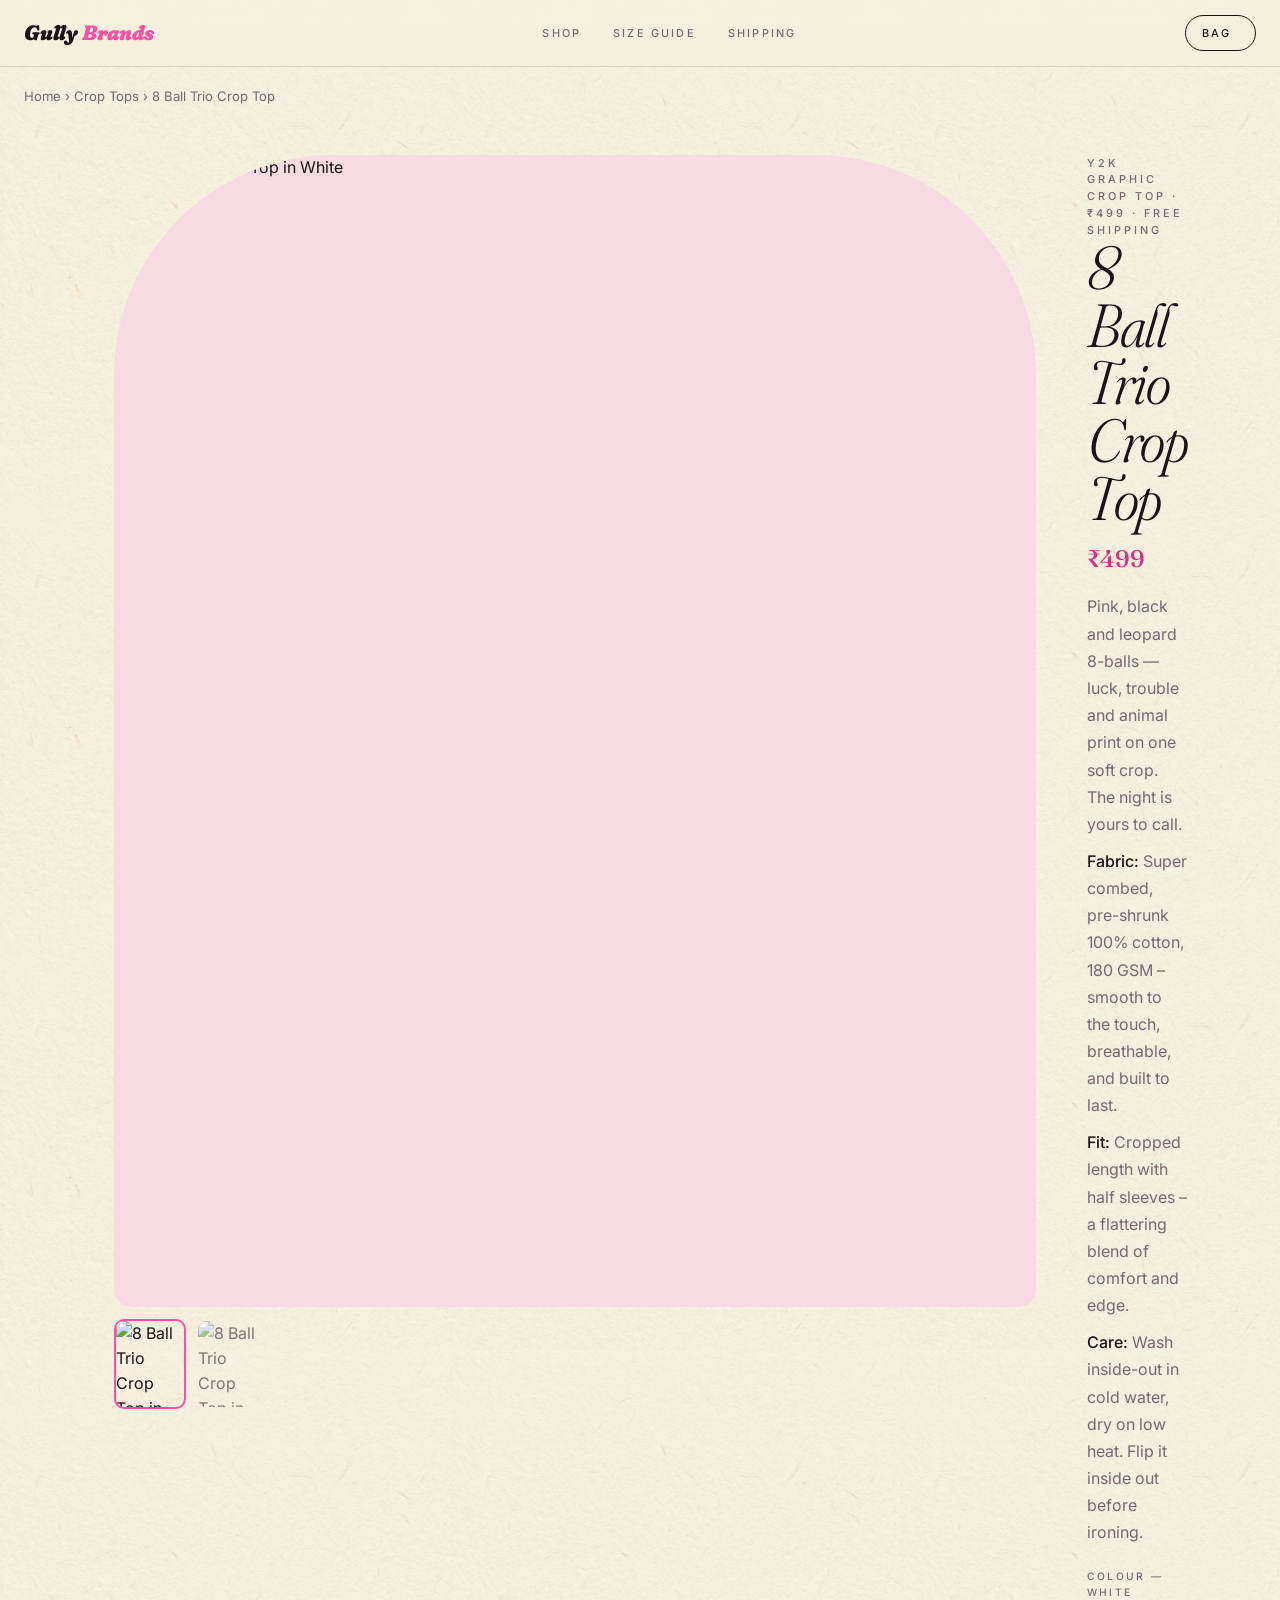
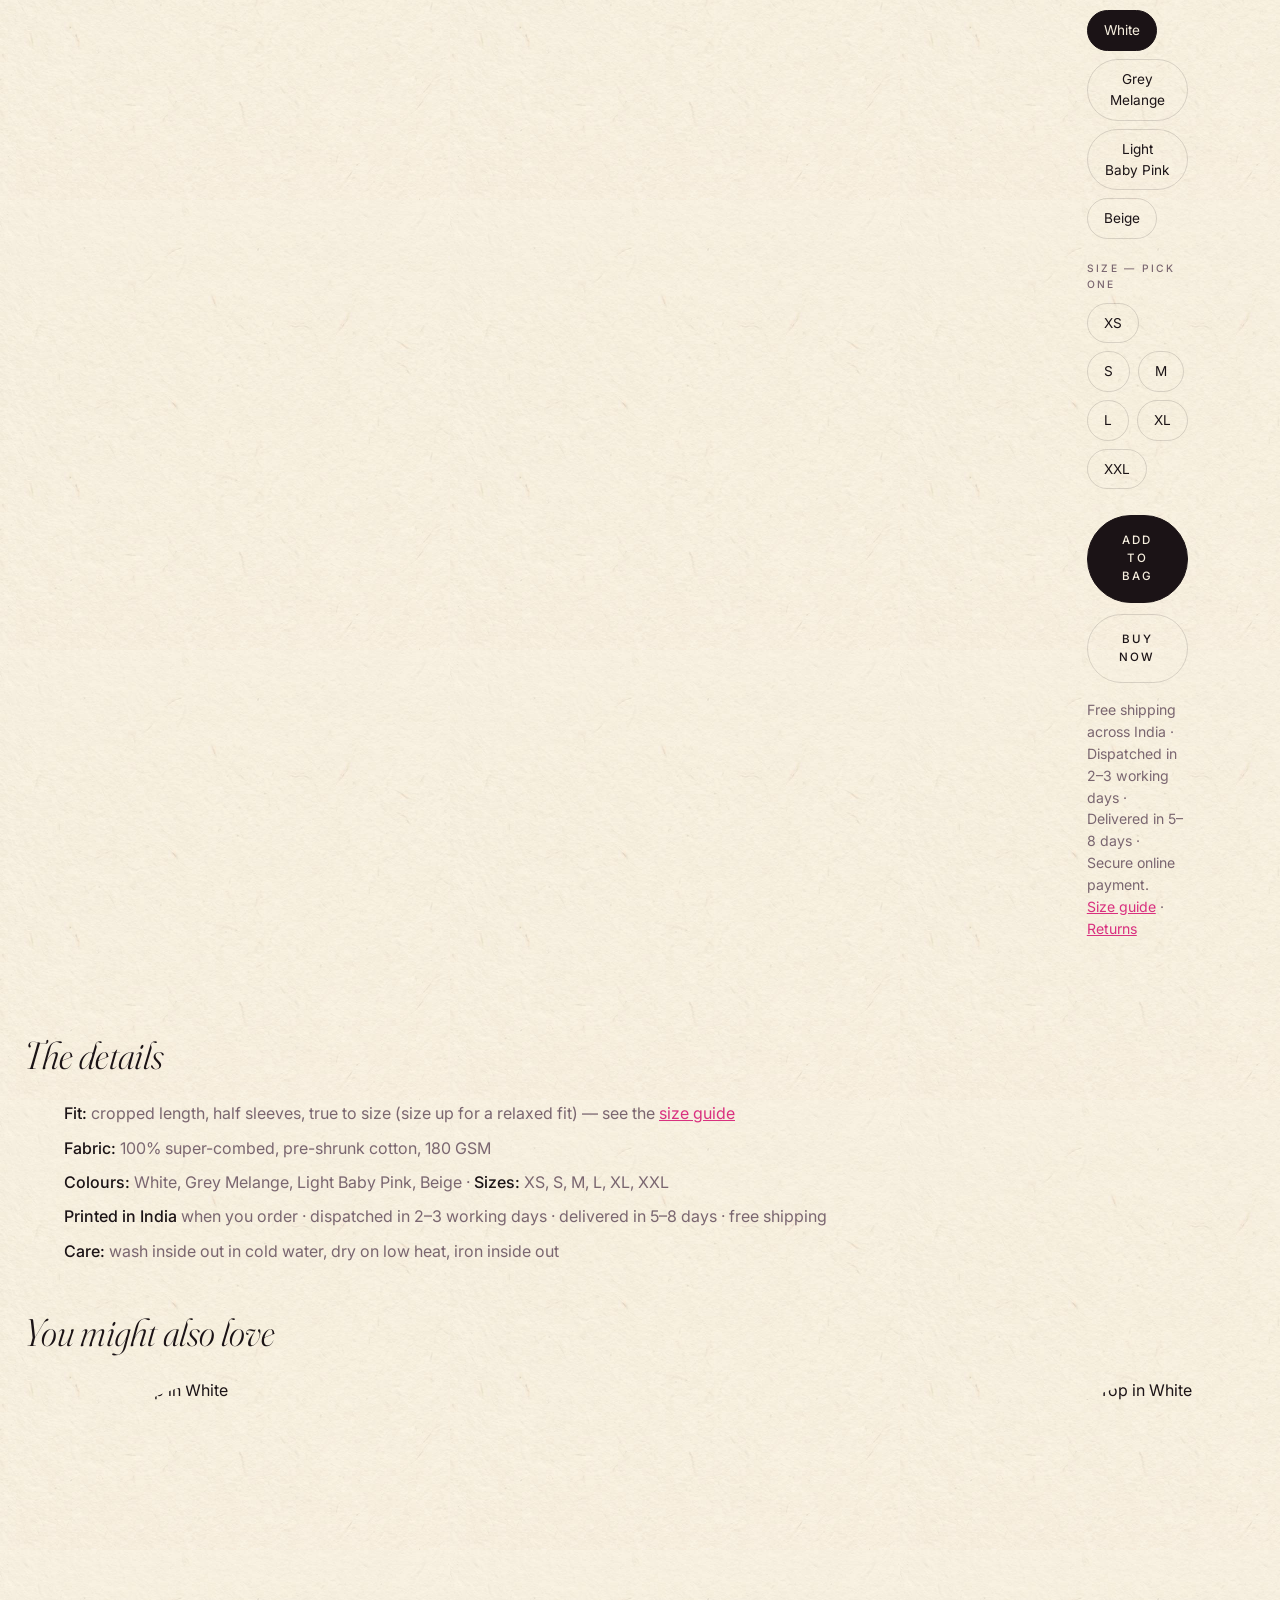
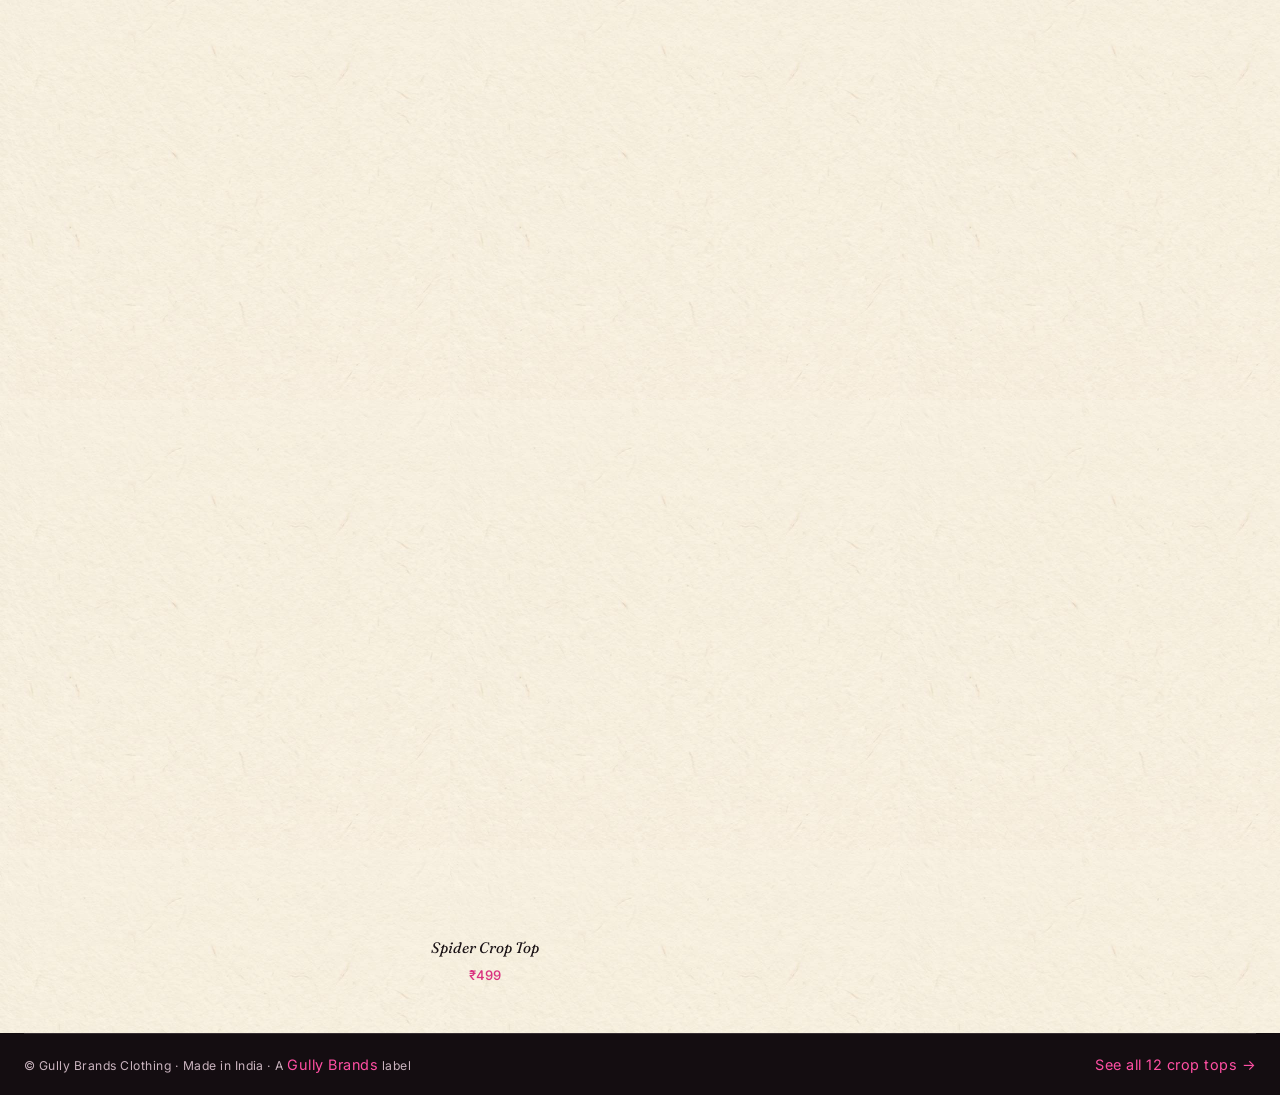
==== commit fcc80641: "Site now uses the new Mia photography: galleries, product pages, feed, share image, notes Shopify me" ====
--- a/p/8-ball-trio-crop-top/index.html
+++ b/p/8-ball-trio-crop-top/index.html
@@ -12,7 +12,7 @@
 <meta property="og:title" content="8 Ball Trio Crop Top for Women – Y2K Graphic | ₹499 | Gully Brands">
 <meta property="og:description" content="Pink, black and leopard 8-balls — luck, trouble and animal print on one soft crop. The night is yours to call.">
 <meta property="og:url" content="https://shop.gullybrands.in/p/8-ball-trio-crop-top/">
-<meta property="og:image" content="https://cdn.shopify.com/s/files/1/0796/4599/9204/files/8-ball-trio-crop-top__white__studio.jpg?v=1791474486&amp;width=1200">
+<meta property="og:image" content="https://cdn.shopify.com/s/files/1/0796/4599/9204/files/8-ball-trio-crop-top__white__studio.jpg?v=1792253667&amp;width=1200">
 <meta property="product:price:amount" content="499">
 <meta property="product:price:currency" content="INR">
 <meta name="twitter:card" content="summary_large_image">
@@ -23,7 +23,7 @@
 <link href="https://fonts.googleapis.com/css2?family=Inter:wght@400;500;600&family=Pinyon+Script&display=swap" rel="stylesheet">
 <link rel="preconnect" href="https://cdn.shopify.com">
 <link rel="stylesheet" href="/styles.css">
-<script type="application/ld+json">{"@context":"https://schema.org","@type":"ProductGroup","name":"8 Ball Trio Crop Top","url":"https://shop.gullybrands.in/p/8-ball-trio-crop-top/","productGroupID":"8-ball-trio-crop-top","description":"Pink, black and leopard 8-balls — luck, trouble and animal print on one soft crop. The night is yours to call.","brand":{"@type":"Brand","name":"Gully Brands"},"variesBy":["https://schema.org/color","https://schema.org/size"],"hasVariant":[{"@type":"Product","sku":"67666590367844","name":"8 Ball Trio Crop Top – White / XS","color":"White","size":"XS","image":"https://cdn.shopify.com/s/files/1/0796/4599/9204/files/8-ball-trio-crop-top__white__studio.jpg?v=1791474486&width=1200","offers":{"@type":"Offer","url":"https://shop.gullybrands.in/p/8-ball-trio-crop-top/?colour=White&size=XS","price":"499","priceCurrency":"INR","availability":"https://schema.org/InStock","itemCondition":"https://schema.org/NewCondition","shippingDetails":{"@type":"OfferShippingDetails","shippingRate":{"@type":"MonetaryAmount","value":"0","currency":"INR"},"shippingDestination":{"@type":"DefinedRegion","addressCountry":"IN"},"deliveryTime":{"@type":"ShippingDeliveryTime","businessDays":{"@type":"OpeningHoursSpecification","dayOfWeek":["https://schema.org/Monday","https://schema.org/Tuesday","https://schema.org/Wednesday","https://schema.org/Thursday","https://schema.org/Friday","https://schema.org/Saturday"]},"handlingTime":{"@type":"QuantitativeValue","minValue":2,"maxValue":3,"unitCode":"DAY"},"transitTime":{"@type":"QuantitativeValue","minValue":3,"maxValue":5,"unitCode":"DAY"}}},"hasMerchantReturnPolicy":{"@type":"MerchantReturnPolicy","applicableCountry":"IN","returnPolicyCategory":"https://schema.org/MerchantReturnNotPermitted"}}},{"@type":"Product","sku":"67666590204004","name":"8 Ball Trio Crop Top – White / S","color":"White","size":"S","image":"https://cdn.shopify.com/s/files/1/0796/4599/9204/files/8-ball-trio-crop-top__white__studio.jpg?v=1791474486&width=1200","offers":{"@type":"Offer","url":"https://shop.gullybrands.in/p/8-ball-trio-crop-top/?colour=White&size=S","price":"499","priceCurrency":"INR","availability":"https://schema.org/InStock","itemCondition":"https://schema.org/NewCondition","shippingDetails":{"@type":"OfferShippingDetails","shippingRate":{"@type":"MonetaryAmount","value":"0","currency":"INR"},"shippingDestination":{"@type":"DefinedRegion","addressCountry":"IN"},"deliveryTime":{"@type":"ShippingDeliveryTime","businessDays":{"@type":"OpeningHoursSpecification","dayOfWeek":["https://schema.org/Monday","https://schema.org/Tuesday","https://schema.org/Wednesday","https://schema.org/Thursday","https://schema.org/Friday","https://schema.org/Saturday"]},"handlingTime":{"@type":"QuantitativeValue","minValue":2,"maxValue":3,"unitCode":"DAY"},"transitTime":{"@type":"QuantitativeValue","minValue":3,"maxValue":5,"unitCode":"DAY"}}},"hasMerchantReturnPolicy":{"@type":"MerchantReturnPolicy","applicableCountry":"IN","returnPolicyCategory":"https://schema.org/MerchantReturnNotPermitted"}}},{"@type":"Product","sku":"67666590236772","name":"8 Ball Trio Crop Top – White / M","color":"White","size":"M","image":"https://cdn.shopify.com/s/files/1/0796/4599/9204/files/8-ball-trio-crop-top__white__studio.jpg?v=1791474486&width=1200","offers":{"@type":"Offer","url":"https://shop.gullybrands.in/p/8-ball-trio-crop-top/?colour=White&size=M","price":"499","priceCurrency":"INR","availability":"https://schema.org/InStock","itemCondition":"https://schema.org/NewCondition","shippingDetails":{"@type":"OfferShippingDetails","shippingRate":{"@type":"MonetaryAmount","value":"0","currency":"INR"},"shippingDestination":{"@type":"DefinedRegion","addressCountry":"IN"},"deliveryTime":{"@type":"ShippingDeliveryTime","businessDays":{"@type":"OpeningHoursSpecification","dayOfWeek":["https://schema.org/Monday","https://schema.org/Tuesday","https://schema.org/Wednesday","https://schema.org/Thursday","https://schema.org/Friday","https://schema.org/Saturday"]},"handlingTime":{"@type":"QuantitativeValue","minValue":2,"maxValue":3,"unitCode":"DAY"},"transitTime":{"@type":"QuantitativeValue","minValue":3,"maxValue":5,"unitCode":"DAY"}}},"hasMerchantReturnPolicy":{"@type":"MerchantReturnPolicy","applicableCountry":"IN","returnPolicyCategory":"https://schema.org/MerchantReturnNotPermitted"}}},{"@type":"Product","sku":"67666590269540","name":"8 Ball Trio Crop Top – White / L","color":"White","size":"L","image":"https://cdn.shopify.com/s/files/1/0796/4599/9204/files/8-ball-trio-crop-top__white__studio.jpg?v=1791474486&width=1200","offers":{"@type":"Offer","url":"https://shop.gullybrands.in/p/8-ball-trio-crop-top/?colour=White&size=L","price":"499","priceCurrency":"INR","availability":"https://schema.org/InStock","itemCondition":"https://schema.org/NewCondition","shippingDetails":{"@type":"OfferShippingDetails","shippingRate":{"@type":"MonetaryAmount","value":"0","currency":"INR"},"shippingDestination":{"@type":"DefinedRegion","addressCountry":"IN"},"deliveryTime":{"@type":"ShippingDeliveryTime","businessDays":{"@type":"OpeningHoursSpecification","dayOfWeek":["https://schema.org/Monday","https://schema.org/Tuesday","https://schema.org/Wednesday","https://schema.org/Thursday","https://schema.org/Friday","https://schema.org/Saturday"]},"handlingTime":{"@type":"QuantitativeValue","minValue":2,"maxValue":3,"unitCode":"DAY"},"transitTime":{"@type":"QuantitativeValue","minValue":3,"maxValue":5,"unitCode":"DAY"}}},"hasMerchantReturnPolicy":{"@type":"MerchantReturnPolicy","applicableCountry":"IN","returnPolicyCategory":"https://schema.org/MerchantReturnNotPermitted"}}},{"@type":"Product","sku":"67666590302308","name":"8 Ball Trio Crop Top – White / XL","color":"White","size":"XL","image":"https://cdn.shopify.com/s/files/1/0796/4599/9204/files/8-ball-trio-crop-top__white__studio.jpg?v=1791474486&width=1200","offers":{"@type":"Offer","url":"https://shop.gullybrands.in/p/8-ball-trio-crop-top/?colour=White&size=XL","price":"499","priceCurrency":"INR","availability":"https://schema.org/InStock","itemCondition":"https://schema.org/NewCondition","shippingDetails":{"@type":"OfferShippingDetails","shippingRate":{"@type":"MonetaryAmount","value":"0","currency":"INR"},"shippingDestination":{"@type":"DefinedRegion","addressCountry":"IN"},"deliveryTime":{"@type":"ShippingDeliveryTime","businessDays":{"@type":"OpeningHoursSpecification","dayOfWeek":["https://schema.org/Monday","https://schema.org/Tuesday","https://schema.org/Wednesday","https://schema.org/Thursday","https://schema.org/Friday","https://schema.org/Saturday"]},"handlingTime":{"@type":"QuantitativeValue","minValue":2,"maxValue":3,"unitCode":"DAY"},"transitTime":{"@type":"QuantitativeValue","minValue":3,"maxValue":5,"unitCode":"DAY"}}},"hasMerchantReturnPolicy":{"@type":"MerchantReturnPolicy","applicableCountry":"IN","returnPolicyCategory":"https://schema.org/MerchantReturnNotPermitted"}}},{"@type":"Product","sku":"67666590335076","name":"8 Ball Trio Crop Top – White / XXL","color":"White","size":"XXL","image":"https://cdn.shopify.com/s/files/1/0796/4599/9204/files/8-ball-trio-crop-top__white__studio.jpg?v=1791474486&width=1200","offers":{"@type":"Offer","url":"https://shop.gullybrands.in/p/8-ball-trio-crop-top/?colour=White&size=XXL","price":"499","priceCurrency":"INR","availability":"https://schema.org/InStock","itemCondition":"https://schema.org/NewCondition","shippingDetails":{"@type":"OfferShippingDetails","shippingRate":{"@type":"MonetaryAmount","value":"0","currency":"INR"},"shippingDestination":{"@type":"DefinedRegion","addressCountry":"IN"},"deliveryTime":{"@type":"ShippingDeliveryTime","businessDays":{"@type":"OpeningHoursSpecification","dayOfWeek":["https://schema.org/Monday","https://schema.org/Tuesday","https://schema.org/Wednesday","https://schema.org/Thursday","https://schema.org/Friday","https://schema.org/Saturday"]},"handlingTime":{"@type":"QuantitativeValue","minValue":2,"maxValue":3,"unitCode":"DAY"},"transitTime":{"@type":"QuantitativeValue","minValue":3,"maxValue":5,"unitCode":"DAY"}}},"hasMerchantReturnPolicy":{"@type":"MerchantReturnPolicy","applicableCountry":"IN","returnPolicyCategory":"https://schema.org/MerchantReturnNotPermitted"}}},{"@type":"Product","sku":"67666590957668","name":"8 Ball Trio Crop Top – Grey Melange / XS","color":"Grey Melange","size":"XS","image":"https://cdn.shopify.com/s/files/1/0796/4599/9204/files/8-ball-trio-crop-top__grey-melange__studio.jpg?v=1791474486&width=1200","offers":{"@type":"Offer","url":"https://shop.gullybrands.in/p/8-ball-trio-crop-top/?colour=Grey%20Melange&size=XS","price":"499","priceCurrency":"INR","availability":"https://schema.org/InStock","itemCondition":"https://schema.org/NewCondition","shippingDetails":{"@type":"OfferShippingDetails","shippingRate":{"@type":"MonetaryAmount","value":"0","currency":"INR"},"shippingDestination":{"@type":"DefinedRegion","addressCountry":"IN"},"deliveryTime":{"@type":"ShippingDeliveryTime","businessDays":{"@type":"OpeningHoursSpecification","dayOfWeek":["https://schema.org/Monday","https://schema.org/Tuesday","https://schema.org/Wednesday","https://schema.org/Thursday","https://schema.org/Friday","https://schema.org/Saturday"]},"handlingTime":{"@type":"QuantitativeValue","minValue":2,"maxValue":3,"unitCode":"DAY"},"transitTime":{"@type":"QuantitativeValue","minValue":3,"maxValue":5,"unitCode":"DAY"}}},"hasMerchantReturnPolicy":{"@type":"MerchantReturnPolicy","applicableCountry":"IN","returnPolicyCategory":"https://schema.org/MerchantReturnNotPermitted"}}},{"@type":"Product","sku":"67666590793828","name":"8 Ball Trio Crop Top – Grey Melange / S","color":"Grey Melange","size":"S","image":"https://cdn.shopify.com/s/files/1/0796/4599/9204/files/8-ball-trio-crop-top__grey-melange__studio.jpg?v=1791474486&width=1200","offers":{"@type":"Offer","url":"https://shop.gullybrands.in/p/8-ball-trio-crop-top/?colour=Grey%20Melange&size=S","price":"499","priceCurrency":"INR","availability":"https://schema.org/InStock","itemCondition":"https://schema.org/NewCondition","shippingDetails":{"@type":"OfferShippingDetails","shippingRate":{"@type":"MonetaryAmount","value":"0","currency":"INR"},"shippingDestination":{"@type":"DefinedRegion","addressCountry":"IN"},"deliveryTime":{"@type":"ShippingDeliveryTime","businessDays":{"@type":"OpeningHoursSpecification","dayOfWeek":["https://schema.org/Monday","https://schema.org/Tuesday","https://schema.org/Wednesday","https://schema.org/Thursday","https://schema.org/Friday","https://schema.org/Saturday"]},"handlingTime":{"@type":"QuantitativeValue","minValue":2,"maxValue":3,"unitCode":"DAY"},"transitTime":{"@type":"QuantitativeValue","minValue":3,"maxValue":5,"unitCode":"DAY"}}},"hasMerchantReturnPolicy":{"@type":"MerchantReturnPolicy","applicableCountry":"IN","returnPolicyCategory":"https://schema.org/MerchantReturnNotPermitted"}}},{"@type":"Product","sku":"67666590826596","name":"8 Ball Trio Crop Top – Grey Melange / M","color":"Grey Melange","size":"M","image":"https://cdn.shopify.com/s/files/1/0796/4599/9204/files/8-ball-trio-crop-top__grey-melange__studio.jpg?v=1791474486&width=1200","offers":{"@type":"Offer","url":"https://shop.gullybrands.in/p/8-ball-trio-crop-top/?colour=Grey%20Melange&size=M","price":"499","priceCurrency":"INR","availability":"https://schema.org/InStock","itemCondition":"https://schema.org/NewCondition","shippingDetails":{"@type":"OfferShippingDetails","shippingRate":{"@type":"MonetaryAmount","value":"0","currency":"INR"},"shippingDestination":{"@type":"DefinedRegion","addressCountry":"IN"},"deliveryTime":{"@type":"ShippingDeliveryTime","businessDays":{"@type":"OpeningHoursSpecification","dayOfWeek":["https://schema.org/Monday","https://schema.org/Tuesday","https://schema.org/Wednesday","https://schema.org/Thursday","https://schema.org/Friday","https://schema.org/Saturday"]},"handlingTime":{"@type":"QuantitativeValue","minValue":2,"maxValue":3,"unitCode":"DAY"},"transitTime":{"@type":"QuantitativeValue","minValue":3,"maxValue":5,"unitCode":"DAY"}}},"hasMerchantReturnPolicy":{"@type":"MerchantReturnPolicy","applicableCountry":"IN","returnPolicyCategory":"https://schema.org/MerchantReturnNotPermitted"}}},{"@type":"Product","sku":"67666590859364","name":"8 Ball Trio Crop Top – Grey Melange / L","color":"Grey Melange","size":"L","image":"https://cdn.shopify.com/s/files/1/0796/4599/9204/files/8-ball-trio-crop-top__grey-melange__studio.jpg?v=1791474486&width=1200","offers":{"@type":"Offer","url":"https://shop.gullybrands.in/p/8-ball-trio-crop-top/?colour=Grey%20Melange&size=L","price":"499","priceCurrency":"INR","availability":"https://schema.org/InStock","itemCondition":"https://schema.org/NewCondition","shippingDetails":{"@type":"OfferShippingDetails","shippingRate":{"@type":"MonetaryAmount","value":"0","currency":"INR"},"shippingDestination":{"@type":"DefinedRegion","addressCountry":"IN"},"deliveryTime":{"@type":"ShippingDeliveryTime","businessDays":{"@type":"OpeningHoursSpecification","dayOfWeek":["https://schema.org/Monday","https://schema.org/Tuesday","https://schema.org/Wednesday","https://schema.org/Thursday","https://schema.org/Friday","https://schema.org/Saturday"]},"handlingTime":{"@type":"QuantitativeValue","minValue":2,"maxValue":3,"unitCode":"DAY"},"transitTime":{"@type":"QuantitativeValue","minValue":3,"maxValue":5,"unitCode":"DAY"}}},"hasMerchantReturnPolicy":{"@type":"MerchantReturnPolicy","applicableCountry":"IN","returnPolicyCategory":"https://schema.org/MerchantReturnNotPermitted"}}},{"@type":"Product","sku":"67666590892132","name":"8 Ball Trio Crop Top – Grey Melange / XL","color":"Grey Melange","size":"XL","image":"https://cdn.shopify.com/s/files/1/0796/4599/9204/files/8-ball-trio-crop-top__grey-melange__studio.jpg?v=1791474486&width=1200","offers":{"@type":"Offer","url":"https://shop.gullybrands.in/p/8-ball-trio-crop-top/?colour=Grey%20Melange&size=XL","price":"499","priceCurrency":"INR","availability":"https://schema.org/InStock","itemCondition":"https://schema.org/NewCondition","shippingDetails":{"@type":"OfferShippingDetails","shippingRate":{"@type":"MonetaryAmount","value":"0","currency":"INR"},"shippingDestination":{"@type":"DefinedRegion","addressCountry":"IN"},"deliveryTime":{"@type":"ShippingDeliveryTime","businessDays":{"@type":"OpeningHoursSpecification","dayOfWeek":["https://schema.org/Monday","https://schema.org/Tuesday","https://schema.org/Wednesday","https://schema.org/Thursday","https://schema.org/Friday","https://schema.org/Saturday"]},"handlingTime":{"@type":"QuantitativeValue","minValue":2,"maxValue":3,"unitCode":"DAY"},"transitTime":{"@type":"QuantitativeValue","minValue":3,"maxValue":5,"unitCode":"DAY"}}},"hasMerchantReturnPolicy":{"@type":"MerchantReturnPolicy","applicableCountry":"IN","returnPolicyCategory":"https://schema.org/MerchantReturnNotPermitted"}}},{"@type":"Product","sku":"67666590924900","name":"8 Ball Trio Crop Top – Grey Melange / XXL","color":"Grey Melange","size":"XXL","image":"https://cdn.shopify.com/s/files/1/0796/4599/9204/files/8-ball-trio-crop-top__grey-melange__studio.jpg?v=1791474486&width=1200","offers":{"@type":"Offer","url":"https://shop.gullybrands.in/p/8-ball-trio-crop-top/?colour=Grey%20Melange&size=XXL","price":"499","priceCurrency":"INR","availability":"https://schema.org/InStock","itemCondition":"https://schema.org/NewCondition","shippingDetails":{"@type":"OfferShippingDetails","shippingRate":{"@type":"MonetaryAmount","value":"0","currency":"INR"},"shippingDestination":{"@type":"DefinedRegion","addressCountry":"IN"},"deliveryTime":{"@type":"ShippingDeliveryTime","businessDays":{"@type":"OpeningHoursSpecification","dayOfWeek":["https://schema.org/Monday","https://schema.org/Tuesday","https://schema.org/Wednesday","https://schema.org/Thursday","https://schema.org/Friday","https://schema.org/Saturday"]},"handlingTime":{"@type":"QuantitativeValue","minValue":2,"maxValue":3,"unitCode":"DAY"},"transitTime":{"@type":"QuantitativeValue","minValue":3,"maxValue":5,"unitCode":"DAY"}}},"hasMerchantReturnPolicy":{"@type":"MerchantReturnPolicy","applicableCountry":"IN","returnPolicyCategory":"https://schema.org/MerchantReturnNotPermitted"}}},{"@type":"Product","sku":"67666591744100","name":"8 Ball Trio Crop Top – Light Baby Pink / XS","color":"Light Baby Pink","size":"XS","image":"https://cdn.shopify.com/s/files/1/0796/4599/9204/files/8-ball-trio-crop-top__light-baby-pink__studio.jpg?v=1791474486&width=1200","offers":{"@type":"Offer","url":"https://shop.gullybrands.in/p/8-ball-trio-crop-top/?colour=Light%20Baby%20Pink&size=XS","price":"499","priceCurrency":"INR","availability":"https://schema.org/InStock","itemCondition":"https://schema.org/NewCondition","shippingDetails":{"@type":"OfferShippingDetails","shippingRate":{"@type":"MonetaryAmount","value":"0","currency":"INR"},"shippingDestination":{"@type":"DefinedRegion","addressCountry":"IN"},"deliveryTime":{"@type":"ShippingDeliveryTime","businessDays":{"@type":"OpeningHoursSpecification","dayOfWeek":["https://schema.org/Monday","https://schema.org/Tuesday","https://schema.org/Wednesday","https://schema.org/Thursday","https://schema.org/Friday","https://schema.org/Saturday"]},"handlingTime":{"@type":"QuantitativeValue","minValue":2,"maxValue":3,"unitCode":"DAY"},"transitTime":{"@type":"QuantitativeValue","minValue":3,"maxValue":5,"unitCode":"DAY"}}},"hasMerchantReturnPolicy":{"@type":"MerchantReturnPolicy","applicableCountry":"IN","returnPolicyCategory":"https://schema.org/MerchantReturnNotPermitted"}}},{"@type":"Product","sku":"67666591580260","name":"8 Ball Trio Crop Top – Light Baby Pink / S","color":"Light Baby Pink","size":"S","image":"https://cdn.shopify.com/s/files/1/0796/4599/9204/files/8-ball-trio-crop-top__light-baby-pink__studio.jpg?v=1791474486&width=1200","offers":{"@type":"Offer","url":"https://shop.gullybrands.in/p/8-ball-trio-crop-top/?colour=Light%20Baby%20Pink&size=S","price":"499","priceCurrency":"INR","availability":"https://schema.org/InStock","itemCondition":"https://schema.org/NewCondition","shippingDetails":{"@type":"OfferShippingDetails","shippingRate":{"@type":"MonetaryAmount","value":"0","currency":"INR"},"shippingDestination":{"@type":"DefinedRegion","addressCountry":"IN"},"deliveryTime":{"@type":"ShippingDeliveryTime","businessDays":{"@type":"OpeningHoursSpecification","dayOfWeek":["https://schema.org/Monday","https://schema.org/Tuesday","https://schema.org/Wednesday","https://schema.org/Thursday","https://schema.org/Friday","https://schema.org/Saturday"]},"handlingTime":{"@type":"QuantitativeValue","minValue":2,"maxValue":3,"unitCode":"DAY"},"transitTime":{"@type":"QuantitativeValue","minValue":3,"maxValue":5,"unitCode":"DAY"}}},"hasMerchantReturnPolicy":{"@type":"MerchantReturnPolicy","applicableCountry":"IN","returnPolicyCategory":"https://schema.org/MerchantReturnNotPermitted"}}},{"@type":"Product","sku":"67666591613028","name":"8 Ball Trio Crop Top – Light Baby Pink / M","color":"Light Baby Pink","size":"M","image":"https://cdn.shopify.com/s/files/1/0796/4599/9204/files/8-ball-trio-crop-top__light-baby-pink__studio.jpg?v=1791474486&width=1200","offers":{"@type":"Offer","url":"https://shop.gullybrands.in/p/8-ball-trio-crop-top/?colour=Light%20Baby%20Pink&size=M","price":"499","priceCurrency":"INR","availability":"https://schema.org/InStock","itemCondition":"https://schema.org/NewCondition","shippingDetails":{"@type":"OfferShippingDetails","shippingRate":{"@type":"MonetaryAmount","value":"0","currency":"INR"},"shippingDestination":{"@type":"DefinedRegion","addressCountry":"IN"},"deliveryTime":{"@type":"ShippingDeliveryTime","businessDays":{"@type":"OpeningHoursSpecification","dayOfWeek":["https://schema.org/Monday","https://schema.org/Tuesday","https://schema.org/Wednesday","https://schema.org/Thursday","https://schema.org/Friday","https://schema.org/Saturday"]},"handlingTime":{"@type":"QuantitativeValue","minValue":2,"maxValue":3,"unitCode":"DAY"},"transitTime":{"@type":"QuantitativeValue","minValue":3,"maxValue":5,"unitCode":"DAY"}}},"hasMerchantReturnPolicy":{"@type":"MerchantReturnPolicy","applicableCountry":"IN","returnPolicyCategory":"https://schema.org/MerchantReturnNotPermitted"}}},{"@type":"Product","sku":"67666591645796","name":"8 Ball Trio Crop Top – Light Baby Pink / L","color":"Light Baby Pink","size":"L","image":"https://cdn.shopify.com/s/files/1/0796/4599/9204/files/8-ball-trio-crop-top__light-baby-pink__studio.jpg?v=1791474486&width=1200","offers":{"@type":"Offer","url":"https://shop.gullybrands.in/p/8-ball-trio-crop-top/?colour=Light%20Baby%20Pink&size=L","price":"499","priceCurrency":"INR","availability":"https://schema.org/InStock","itemCondition":"https://schema.org/NewCondition","shippingDetails":{"@type":"OfferShippingDetails","shippingRate":{"@type":"MonetaryAmount","value":"0","currency":"INR"},"shippingDestination":{"@type":"DefinedRegion","addressCountry":"IN"},"deliveryTime":{"@type":"ShippingDeliveryTime","businessDays":{"@type":"OpeningHoursSpecification","dayOfWeek":["https://schema.org/Monday","https://schema.org/Tuesday","https://schema.org/Wednesday","https://schema.org/Thursday","https://schema.org/Friday","https://schema.org/Saturday"]},"handlingTime":{"@type":"QuantitativeValue","minValue":2,"maxValue":3,"unitCode":"DAY"},"transitTime":{"@type":"QuantitativeValue","minValue":3,"maxValue":5,"unitCode":"DAY"}}},"hasMerchantReturnPolicy":{"@type":"MerchantReturnPolicy","applicableCountry":"IN","returnPolicyCategory":"https://schema.org/MerchantReturnNotPermitted"}}},{"@type":"Product","sku":"67666591678564","name":"8 Ball Trio Crop Top – Light Baby Pink / XL","color":"Light Baby Pink","size":"XL","image":"https://cdn.shopify.com/s/files/1/0796/4599/9204/files/8-ball-trio-crop-top__light-baby-pink__studio.jpg?v=1791474486&width=1200","offers":{"@type":"Offer","url":"https://shop.gullybrands.in/p/8-ball-trio-crop-top/?colour=Light%20Baby%20Pink&size=XL","price":"499","priceCurrency":"INR","availability":"https://schema.org/InStock","itemCondition":"https://schema.org/NewCondition","shippingDetails":{"@type":"OfferShippingDetails","shippingRate":{"@type":"MonetaryAmount","value":"0","currency":"INR"},"shippingDestination":{"@type":"DefinedRegion","addressCountry":"IN"},"deliveryTime":{"@type":"ShippingDeliveryTime","businessDays":{"@type":"OpeningHoursSpecification","dayOfWeek":["https://schema.org/Monday","https://schema.org/Tuesday","https://schema.org/Wednesday","https://schema.org/Thursday","https://schema.org/Friday","https://schema.org/Saturday"]},"handlingTime":{"@type":"QuantitativeValue","minValue":2,"maxValue":3,"unitCode":"DAY"},"transitTime":{"@type":"QuantitativeValue","minValue":3,"maxValue":5,"unitCode":"DAY"}}},"hasMerchantReturnPolicy":{"@type":"MerchantReturnPolicy","applicableCountry":"IN","returnPolicyCategory":"https://schema.org/MerchantReturnNotPermitted"}}},{"@type":"Product","sku":"67666591711332","name":"8 Ball Trio Crop Top – Light Baby Pink / XXL","color":"Light Baby Pink","size":"XXL","image":"https://cdn.shopify.com/s/files/1/0796/4599/9204/files/8-ball-trio-crop-top__light-baby-pink__studio.jpg?v=1791474486&width=1200","offers":{"@type":"Offer","url":"https://shop.gullybrands.in/p/8-ball-trio-crop-top/?colour=Light%20Baby%20Pink&size=XXL","price":"499","priceCurrency":"INR","availability":"https://schema.org/InStock","itemCondition":"https://schema.org/NewCondition","shippingDetails":{"@type":"OfferShippingDetails","shippingRate":{"@type":"MonetaryAmount","value":"0","currency":"INR"},"shippingDestination":{"@type":"DefinedRegion","addressCountry":"IN"},"deliveryTime":{"@type":"ShippingDeliveryTime","businessDays":{"@type":"OpeningHoursSpecification","dayOfWeek":["https://schema.org/Monday","https://schema.org/Tuesday","https://schema.org/Wednesday","https://schema.org/Thursday","https://schema.org/Friday","https://schema.org/Saturday"]},"handlingTime":{"@type":"QuantitativeValue","minValue":2,"maxValue":3,"unitCode":"DAY"},"transitTime":{"@type":"QuantitativeValue","minValue":3,"maxValue":5,"unitCode":"DAY"}}},"hasMerchantReturnPolicy":{"@type":"MerchantReturnPolicy","applicableCountry":"IN","returnPolicyCategory":"https://schema.org/MerchantReturnNotPermitted"}}},{"@type":"Product","sku":"67666592137316","name":"8 Ball Trio Crop Top – Beige / XS","color":"Beige","size":"XS","image":"https://cdn.shopify.com/s/files/1/0796/4599/9204/files/8-ball-trio-crop-top__beige__studio.jpg?v=1791474486&width=1200","offers":{"@type":"Offer","url":"https://shop.gullybrands.in/p/8-ball-trio-crop-top/?colour=Beige&size=XS","price":"499","priceCurrency":"INR","availability":"https://schema.org/InStock","itemCondition":"https://schema.org/NewCondition","shippingDetails":{"@type":"OfferShippingDetails","shippingRate":{"@type":"MonetaryAmount","value":"0","currency":"INR"},"shippingDestination":{"@type":"DefinedRegion","addressCountry":"IN"},"deliveryTime":{"@type":"ShippingDeliveryTime","businessDays":{"@type":"OpeningHoursSpecification","dayOfWeek":["https://schema.org/Monday","https://schema.org/Tuesday","https://schema.org/Wednesday","https://schema.org/Thursday","https://schema.org/Friday","https://schema.org/Saturday"]},"handlingTime":{"@type":"QuantitativeValue","minValue":2,"maxValue":3,"unitCode":"DAY"},"transitTime":{"@type":"QuantitativeValue","minValue":3,"maxValue":5,"unitCode":"DAY"}}},"hasMerchantReturnPolicy":{"@type":"MerchantReturnPolicy","applicableCountry":"IN","returnPolicyCategory":"https://schema.org/MerchantReturnNotPermitted"}}},{"@type":"Product","sku":"67666591973476","name":"8 Ball Trio Crop Top – Beige / S","color":"Beige","size":"S","image":"https://cdn.shopify.com/s/files/1/0796/4599/9204/files/8-ball-trio-crop-top__beige__studio.jpg?v=1791474486&width=1200","offers":{"@type":"Offer","url":"https://shop.gullybrands.in/p/8-ball-trio-crop-top/?colour=Beige&size=S","price":"499","priceCurrency":"INR","availability":"https://schema.org/InStock","itemCondition":"https://schema.org/NewCondition","shippingDetails":{"@type":"OfferShippingDetails","shippingRate":{"@type":"MonetaryAmount","value":"0","currency":"INR"},"shippingDestination":{"@type":"DefinedRegion","addressCountry":"IN"},"deliveryTime":{"@type":"ShippingDeliveryTime","businessDays":{"@type":"OpeningHoursSpecification","dayOfWeek":["https://schema.org/Monday","https://schema.org/Tuesday","https://schema.org/Wednesday","https://schema.org/Thursday","https://schema.org/Friday","https://schema.org/Saturday"]},"handlingTime":{"@type":"QuantitativeValue","minValue":2,"maxValue":3,"unitCode":"DAY"},"transitTime":{"@type":"QuantitativeValue","minValue":3,"maxValue":5,"unitCode":"DAY"}}},"hasMerchantReturnPolicy":{"@type":"MerchantReturnPolicy","applicableCountry":"IN","returnPolicyCategory":"https://schema.org/MerchantReturnNotPermitted"}}},{"@type":"Product","sku":"67666592006244","name":"8 Ball Trio Crop Top – Beige / M","color":"Beige","size":"M","image":"https://cdn.shopify.com/s/files/1/0796/4599/9204/files/8-ball-trio-crop-top__beige__studio.jpg?v=1791474486&width=1200","offers":{"@type":"Offer","url":"https://shop.gullybrands.in/p/8-ball-trio-crop-top/?colour=Beige&size=M","price":"499","priceCurrency":"INR","availability":"https://schema.org/InStock","itemCondition":"https://schema.org/NewCondition","shippingDetails":{"@type":"OfferShippingDetails","shippingRate":{"@type":"MonetaryAmount","value":"0","currency":"INR"},"shippingDestination":{"@type":"DefinedRegion","addressCountry":"IN"},"deliveryTime":{"@type":"ShippingDeliveryTime","businessDays":{"@type":"OpeningHoursSpecification","dayOfWeek":["https://schema.org/Monday","https://schema.org/Tuesday","https://schema.org/Wednesday","https://schema.org/Thursday","https://schema.org/Friday","https://schema.org/Saturday"]},"handlingTime":{"@type":"QuantitativeValue","minValue":2,"maxValue":3,"unitCode":"DAY"},"transitTime":{"@type":"QuantitativeValue","minValue":3,"maxValue":5,"unitCode":"DAY"}}},"hasMerchantReturnPolicy":{"@type":"MerchantReturnPolicy","applicableCountry":"IN","returnPolicyCategory":"https://schema.org/MerchantReturnNotPermitted"}}},{"@type":"Product","sku":"67666592039012","name":"8 Ball Trio Crop Top – Beige / L","color":"Beige","size":"L","image":"https://cdn.shopify.com/s/files/1/0796/4599/9204/files/8-ball-trio-crop-top__beige__studio.jpg?v=1791474486&width=1200","offers":{"@type":"Offer","url":"https://shop.gullybrands.in/p/8-ball-trio-crop-top/?colour=Beige&size=L","price":"499","priceCurrency":"INR","availability":"https://schema.org/InStock","itemCondition":"https://schema.org/NewCondition","shippingDetails":{"@type":"OfferShippingDetails","shippingRate":{"@type":"MonetaryAmount","value":"0","currency":"INR"},"shippingDestination":{"@type":"DefinedRegion","addressCountry":"IN"},"deliveryTime":{"@type":"ShippingDeliveryTime","businessDays":{"@type":"OpeningHoursSpecification","dayOfWeek":["https://schema.org/Monday","https://schema.org/Tuesday","https://schema.org/Wednesday","https://schema.org/Thursday","https://schema.org/Friday","https://schema.org/Saturday"]},"handlingTime":{"@type":"QuantitativeValue","minValue":2,"maxValue":3,"unitCode":"DAY"},"transitTime":{"@type":"QuantitativeValue","minValue":3,"maxValue":5,"unitCode":"DAY"}}},"hasMerchantReturnPolicy":{"@type":"MerchantReturnPolicy","applicableCountry":"IN","returnPolicyCategory":"https://schema.org/MerchantReturnNotPermitted"}}},{"@type":"Product","sku":"67666592071780","name":"8 Ball Trio Crop Top – Beige / XL","color":"Beige","size":"XL","image":"https://cdn.shopify.com/s/files/1/0796/4599/9204/files/8-ball-trio-crop-top__beige__studio.jpg?v=1791474486&width=1200","offers":{"@type":"Offer","url":"https://shop.gullybrands.in/p/8-ball-trio-crop-top/?colour=Beige&size=XL","price":"499","priceCurrency":"INR","availability":"https://schema.org/InStock","itemCondition":"https://schema.org/NewCondition","shippingDetails":{"@type":"OfferShippingDetails","shippingRate":{"@type":"MonetaryAmount","value":"0","currency":"INR"},"shippingDestination":{"@type":"DefinedRegion","addressCountry":"IN"},"deliveryTime":{"@type":"ShippingDeliveryTime","businessDays":{"@type":"OpeningHoursSpecification","dayOfWeek":["https://schema.org/Monday","https://schema.org/Tuesday","https://schema.org/Wednesday","https://schema.org/Thursday","https://schema.org/Friday","https://schema.org/Saturday"]},"handlingTime":{"@type":"QuantitativeValue","minValue":2,"maxValue":3,"unitCode":"DAY"},"transitTime":{"@type":"QuantitativeValue","minValue":3,"maxValue":5,"unitCode":"DAY"}}},"hasMerchantReturnPolicy":{"@type":"MerchantReturnPolicy","applicableCountry":"IN","returnPolicyCategory":"https://schema.org/MerchantReturnNotPermitted"}}},{"@type":"Product","sku":"67666592104548","name":"8 Ball Trio Crop Top – Beige / XXL","color":"Beige","size":"XXL","image":"https://cdn.shopify.com/s/files/1/0796/4599/9204/files/8-ball-trio-crop-top__beige__studio.jpg?v=1791474486&width=1200","offers":{"@type":"Offer","url":"https://shop.gullybrands.in/p/8-ball-trio-crop-top/?colour=Beige&size=XXL","price":"499","priceCurrency":"INR","availability":"https://schema.org/InStock","itemCondition":"https://schema.org/NewCondition","shippingDetails":{"@type":"OfferShippingDetails","shippingRate":{"@type":"MonetaryAmount","value":"0","currency":"INR"},"shippingDestination":{"@type":"DefinedRegion","addressCountry":"IN"},"deliveryTime":{"@type":"ShippingDeliveryTime","businessDays":{"@type":"OpeningHoursSpecification","dayOfWeek":["https://schema.org/Monday","https://schema.org/Tuesday","https://schema.org/Wednesday","https://schema.org/Thursday","https://schema.org/Friday","https://schema.org/Saturday"]},"handlingTime":{"@type":"QuantitativeValue","minValue":2,"maxValue":3,"unitCode":"DAY"},"transitTime":{"@type":"QuantitativeValue","minValue":3,"maxValue":5,"unitCode":"DAY"}}},"hasMerchantReturnPolicy":{"@type":"MerchantReturnPolicy","applicableCountry":"IN","returnPolicyCategory":"https://schema.org/MerchantReturnNotPermitted"}}}]}</script>
+<script type="application/ld+json">{"@context":"https://schema.org","@type":"ProductGroup","name":"8 Ball Trio Crop Top","url":"https://shop.gullybrands.in/p/8-ball-trio-crop-top/","productGroupID":"8-ball-trio-crop-top","description":"Pink, black and leopard 8-balls — luck, trouble and animal print on one soft crop. The night is yours to call.","brand":{"@type":"Brand","name":"Gully Brands"},"variesBy":["https://schema.org/color","https://schema.org/size"],"hasVariant":[{"@type":"Product","sku":"67666590367844","name":"8 Ball Trio Crop Top – White / XS","color":"White","size":"XS","image":"https://cdn.shopify.com/s/files/1/0796/4599/9204/files/8-ball-trio-crop-top__white__studio.jpg?v=1792253667&width=1200","offers":{"@type":"Offer","url":"https://shop.gullybrands.in/p/8-ball-trio-crop-top/?colour=White&size=XS","price":"499","priceCurrency":"INR","availability":"https://schema.org/InStock","itemCondition":"https://schema.org/NewCondition","shippingDetails":{"@type":"OfferShippingDetails","shippingRate":{"@type":"MonetaryAmount","value":"0","currency":"INR"},"shippingDestination":{"@type":"DefinedRegion","addressCountry":"IN"},"deliveryTime":{"@type":"ShippingDeliveryTime","businessDays":{"@type":"OpeningHoursSpecification","dayOfWeek":["https://schema.org/Monday","https://schema.org/Tuesday","https://schema.org/Wednesday","https://schema.org/Thursday","https://schema.org/Friday","https://schema.org/Saturday"]},"handlingTime":{"@type":"QuantitativeValue","minValue":2,"maxValue":3,"unitCode":"DAY"},"transitTime":{"@type":"QuantitativeValue","minValue":3,"maxValue":5,"unitCode":"DAY"}}},"hasMerchantReturnPolicy":{"@type":"MerchantReturnPolicy","applicableCountry":"IN","returnPolicyCategory":"https://schema.org/MerchantReturnNotPermitted"}}},{"@type":"Product","sku":"67666590204004","name":"8 Ball Trio Crop Top – White / S","color":"White","size":"S","image":"https://cdn.shopify.com/s/files/1/0796/4599/9204/files/8-ball-trio-crop-top__white__studio.jpg?v=1792253667&width=1200","offers":{"@type":"Offer","url":"https://shop.gullybrands.in/p/8-ball-trio-crop-top/?colour=White&size=S","price":"499","priceCurrency":"INR","availability":"https://schema.org/InStock","itemCondition":"https://schema.org/NewCondition","shippingDetails":{"@type":"OfferShippingDetails","shippingRate":{"@type":"MonetaryAmount","value":"0","currency":"INR"},"shippingDestination":{"@type":"DefinedRegion","addressCountry":"IN"},"deliveryTime":{"@type":"ShippingDeliveryTime","businessDays":{"@type":"OpeningHoursSpecification","dayOfWeek":["https://schema.org/Monday","https://schema.org/Tuesday","https://schema.org/Wednesday","https://schema.org/Thursday","https://schema.org/Friday","https://schema.org/Saturday"]},"handlingTime":{"@type":"QuantitativeValue","minValue":2,"maxValue":3,"unitCode":"DAY"},"transitTime":{"@type":"QuantitativeValue","minValue":3,"maxValue":5,"unitCode":"DAY"}}},"hasMerchantReturnPolicy":{"@type":"MerchantReturnPolicy","applicableCountry":"IN","returnPolicyCategory":"https://schema.org/MerchantReturnNotPermitted"}}},{"@type":"Product","sku":"67666590236772","name":"8 Ball Trio Crop Top – White / M","color":"White","size":"M","image":"https://cdn.shopify.com/s/files/1/0796/4599/9204/files/8-ball-trio-crop-top__white__studio.jpg?v=1792253667&width=1200","offers":{"@type":"Offer","url":"https://shop.gullybrands.in/p/8-ball-trio-crop-top/?colour=White&size=M","price":"499","priceCurrency":"INR","availability":"https://schema.org/InStock","itemCondition":"https://schema.org/NewCondition","shippingDetails":{"@type":"OfferShippingDetails","shippingRate":{"@type":"MonetaryAmount","value":"0","currency":"INR"},"shippingDestination":{"@type":"DefinedRegion","addressCountry":"IN"},"deliveryTime":{"@type":"ShippingDeliveryTime","businessDays":{"@type":"OpeningHoursSpecification","dayOfWeek":["https://schema.org/Monday","https://schema.org/Tuesday","https://schema.org/Wednesday","https://schema.org/Thursday","https://schema.org/Friday","https://schema.org/Saturday"]},"handlingTime":{"@type":"QuantitativeValue","minValue":2,"maxValue":3,"unitCode":"DAY"},"transitTime":{"@type":"QuantitativeValue","minValue":3,"maxValue":5,"unitCode":"DAY"}}},"hasMerchantReturnPolicy":{"@type":"MerchantReturnPolicy","applicableCountry":"IN","returnPolicyCategory":"https://schema.org/MerchantReturnNotPermitted"}}},{"@type":"Product","sku":"67666590269540","name":"8 Ball Trio Crop Top – White / L","color":"White","size":"L","image":"https://cdn.shopify.com/s/files/1/0796/4599/9204/files/8-ball-trio-crop-top__white__studio.jpg?v=1792253667&width=1200","offers":{"@type":"Offer","url":"https://shop.gullybrands.in/p/8-ball-trio-crop-top/?colour=White&size=L","price":"499","priceCurrency":"INR","availability":"https://schema.org/InStock","itemCondition":"https://schema.org/NewCondition","shippingDetails":{"@type":"OfferShippingDetails","shippingRate":{"@type":"MonetaryAmount","value":"0","currency":"INR"},"shippingDestination":{"@type":"DefinedRegion","addressCountry":"IN"},"deliveryTime":{"@type":"ShippingDeliveryTime","businessDays":{"@type":"OpeningHoursSpecification","dayOfWeek":["https://schema.org/Monday","https://schema.org/Tuesday","https://schema.org/Wednesday","https://schema.org/Thursday","https://schema.org/Friday","https://schema.org/Saturday"]},"handlingTime":{"@type":"QuantitativeValue","minValue":2,"maxValue":3,"unitCode":"DAY"},"transitTime":{"@type":"QuantitativeValue","minValue":3,"maxValue":5,"unitCode":"DAY"}}},"hasMerchantReturnPolicy":{"@type":"MerchantReturnPolicy","applicableCountry":"IN","returnPolicyCategory":"https://schema.org/MerchantReturnNotPermitted"}}},{"@type":"Product","sku":"67666590302308","name":"8 Ball Trio Crop Top – White / XL","color":"White","size":"XL","image":"https://cdn.shopify.com/s/files/1/0796/4599/9204/files/8-ball-trio-crop-top__white__studio.jpg?v=1792253667&width=1200","offers":{"@type":"Offer","url":"https://shop.gullybrands.in/p/8-ball-trio-crop-top/?colour=White&size=XL","price":"499","priceCurrency":"INR","availability":"https://schema.org/InStock","itemCondition":"https://schema.org/NewCondition","shippingDetails":{"@type":"OfferShippingDetails","shippingRate":{"@type":"MonetaryAmount","value":"0","currency":"INR"},"shippingDestination":{"@type":"DefinedRegion","addressCountry":"IN"},"deliveryTime":{"@type":"ShippingDeliveryTime","businessDays":{"@type":"OpeningHoursSpecification","dayOfWeek":["https://schema.org/Monday","https://schema.org/Tuesday","https://schema.org/Wednesday","https://schema.org/Thursday","https://schema.org/Friday","https://schema.org/Saturday"]},"handlingTime":{"@type":"QuantitativeValue","minValue":2,"maxValue":3,"unitCode":"DAY"},"transitTime":{"@type":"QuantitativeValue","minValue":3,"maxValue":5,"unitCode":"DAY"}}},"hasMerchantReturnPolicy":{"@type":"MerchantReturnPolicy","applicableCountry":"IN","returnPolicyCategory":"https://schema.org/MerchantReturnNotPermitted"}}},{"@type":"Product","sku":"67666590335076","name":"8 Ball Trio Crop Top – White / XXL","color":"White","size":"XXL","image":"https://cdn.shopify.com/s/files/1/0796/4599/9204/files/8-ball-trio-crop-top__white__studio.jpg?v=1792253667&width=1200","offers":{"@type":"Offer","url":"https://shop.gullybrands.in/p/8-ball-trio-crop-top/?colour=White&size=XXL","price":"499","priceCurrency":"INR","availability":"https://schema.org/InStock","itemCondition":"https://schema.org/NewCondition","shippingDetails":{"@type":"OfferShippingDetails","shippingRate":{"@type":"MonetaryAmount","value":"0","currency":"INR"},"shippingDestination":{"@type":"DefinedRegion","addressCountry":"IN"},"deliveryTime":{"@type":"ShippingDeliveryTime","businessDays":{"@type":"OpeningHoursSpecification","dayOfWeek":["https://schema.org/Monday","https://schema.org/Tuesday","https://schema.org/Wednesday","https://schema.org/Thursday","https://schema.org/Friday","https://schema.org/Saturday"]},"handlingTime":{"@type":"QuantitativeValue","minValue":2,"maxValue":3,"unitCode":"DAY"},"transitTime":{"@type":"QuantitativeValue","minValue":3,"maxValue":5,"unitCode":"DAY"}}},"hasMerchantReturnPolicy":{"@type":"MerchantReturnPolicy","applicableCountry":"IN","returnPolicyCategory":"https://schema.org/MerchantReturnNotPermitted"}}},{"@type":"Product","sku":"67666590957668","name":"8 Ball Trio Crop Top – Grey Melange / XS","color":"Grey Melange","size":"XS","image":"https://cdn.shopify.com/s/files/1/0796/4599/9204/files/8-ball-trio-crop-top__grey-melange__studio.jpg?v=1792253667&width=1200","offers":{"@type":"Offer","url":"https://shop.gullybrands.in/p/8-ball-trio-crop-top/?colour=Grey%20Melange&size=XS","price":"499","priceCurrency":"INR","availability":"https://schema.org/InStock","itemCondition":"https://schema.org/NewCondition","shippingDetails":{"@type":"OfferShippingDetails","shippingRate":{"@type":"MonetaryAmount","value":"0","currency":"INR"},"shippingDestination":{"@type":"DefinedRegion","addressCountry":"IN"},"deliveryTime":{"@type":"ShippingDeliveryTime","businessDays":{"@type":"OpeningHoursSpecification","dayOfWeek":["https://schema.org/Monday","https://schema.org/Tuesday","https://schema.org/Wednesday","https://schema.org/Thursday","https://schema.org/Friday","https://schema.org/Saturday"]},"handlingTime":{"@type":"QuantitativeValue","minValue":2,"maxValue":3,"unitCode":"DAY"},"transitTime":{"@type":"QuantitativeValue","minValue":3,"maxValue":5,"unitCode":"DAY"}}},"hasMerchantReturnPolicy":{"@type":"MerchantReturnPolicy","applicableCountry":"IN","returnPolicyCategory":"https://schema.org/MerchantReturnNotPermitted"}}},{"@type":"Product","sku":"67666590793828","name":"8 Ball Trio Crop Top – Grey Melange / S","color":"Grey Melange","size":"S","image":"https://cdn.shopify.com/s/files/1/0796/4599/9204/files/8-ball-trio-crop-top__grey-melange__studio.jpg?v=1792253667&width=1200","offers":{"@type":"Offer","url":"https://shop.gullybrands.in/p/8-ball-trio-crop-top/?colour=Grey%20Melange&size=S","price":"499","priceCurrency":"INR","availability":"https://schema.org/InStock","itemCondition":"https://schema.org/NewCondition","shippingDetails":{"@type":"OfferShippingDetails","shippingRate":{"@type":"MonetaryAmount","value":"0","currency":"INR"},"shippingDestination":{"@type":"DefinedRegion","addressCountry":"IN"},"deliveryTime":{"@type":"ShippingDeliveryTime","businessDays":{"@type":"OpeningHoursSpecification","dayOfWeek":["https://schema.org/Monday","https://schema.org/Tuesday","https://schema.org/Wednesday","https://schema.org/Thursday","https://schema.org/Friday","https://schema.org/Saturday"]},"handlingTime":{"@type":"QuantitativeValue","minValue":2,"maxValue":3,"unitCode":"DAY"},"transitTime":{"@type":"QuantitativeValue","minValue":3,"maxValue":5,"unitCode":"DAY"}}},"hasMerchantReturnPolicy":{"@type":"MerchantReturnPolicy","applicableCountry":"IN","returnPolicyCategory":"https://schema.org/MerchantReturnNotPermitted"}}},{"@type":"Product","sku":"67666590826596","name":"8 Ball Trio Crop Top – Grey Melange / M","color":"Grey Melange","size":"M","image":"https://cdn.shopify.com/s/files/1/0796/4599/9204/files/8-ball-trio-crop-top__grey-melange__studio.jpg?v=1792253667&width=1200","offers":{"@type":"Offer","url":"https://shop.gullybrands.in/p/8-ball-trio-crop-top/?colour=Grey%20Melange&size=M","price":"499","priceCurrency":"INR","availability":"https://schema.org/InStock","itemCondition":"https://schema.org/NewCondition","shippingDetails":{"@type":"OfferShippingDetails","shippingRate":{"@type":"MonetaryAmount","value":"0","currency":"INR"},"shippingDestination":{"@type":"DefinedRegion","addressCountry":"IN"},"deliveryTime":{"@type":"ShippingDeliveryTime","businessDays":{"@type":"OpeningHoursSpecification","dayOfWeek":["https://schema.org/Monday","https://schema.org/Tuesday","https://schema.org/Wednesday","https://schema.org/Thursday","https://schema.org/Friday","https://schema.org/Saturday"]},"handlingTime":{"@type":"QuantitativeValue","minValue":2,"maxValue":3,"unitCode":"DAY"},"transitTime":{"@type":"QuantitativeValue","minValue":3,"maxValue":5,"unitCode":"DAY"}}},"hasMerchantReturnPolicy":{"@type":"MerchantReturnPolicy","applicableCountry":"IN","returnPolicyCategory":"https://schema.org/MerchantReturnNotPermitted"}}},{"@type":"Product","sku":"67666590859364","name":"8 Ball Trio Crop Top – Grey Melange / L","color":"Grey Melange","size":"L","image":"https://cdn.shopify.com/s/files/1/0796/4599/9204/files/8-ball-trio-crop-top__grey-melange__studio.jpg?v=1792253667&width=1200","offers":{"@type":"Offer","url":"https://shop.gullybrands.in/p/8-ball-trio-crop-top/?colour=Grey%20Melange&size=L","price":"499","priceCurrency":"INR","availability":"https://schema.org/InStock","itemCondition":"https://schema.org/NewCondition","shippingDetails":{"@type":"OfferShippingDetails","shippingRate":{"@type":"MonetaryAmount","value":"0","currency":"INR"},"shippingDestination":{"@type":"DefinedRegion","addressCountry":"IN"},"deliveryTime":{"@type":"ShippingDeliveryTime","businessDays":{"@type":"OpeningHoursSpecification","dayOfWeek":["https://schema.org/Monday","https://schema.org/Tuesday","https://schema.org/Wednesday","https://schema.org/Thursday","https://schema.org/Friday","https://schema.org/Saturday"]},"handlingTime":{"@type":"QuantitativeValue","minValue":2,"maxValue":3,"unitCode":"DAY"},"transitTime":{"@type":"QuantitativeValue","minValue":3,"maxValue":5,"unitCode":"DAY"}}},"hasMerchantReturnPolicy":{"@type":"MerchantReturnPolicy","applicableCountry":"IN","returnPolicyCategory":"https://schema.org/MerchantReturnNotPermitted"}}},{"@type":"Product","sku":"67666590892132","name":"8 Ball Trio Crop Top – Grey Melange / XL","color":"Grey Melange","size":"XL","image":"https://cdn.shopify.com/s/files/1/0796/4599/9204/files/8-ball-trio-crop-top__grey-melange__studio.jpg?v=1792253667&width=1200","offers":{"@type":"Offer","url":"https://shop.gullybrands.in/p/8-ball-trio-crop-top/?colour=Grey%20Melange&size=XL","price":"499","priceCurrency":"INR","availability":"https://schema.org/InStock","itemCondition":"https://schema.org/NewCondition","shippingDetails":{"@type":"OfferShippingDetails","shippingRate":{"@type":"MonetaryAmount","value":"0","currency":"INR"},"shippingDestination":{"@type":"DefinedRegion","addressCountry":"IN"},"deliveryTime":{"@type":"ShippingDeliveryTime","businessDays":{"@type":"OpeningHoursSpecification","dayOfWeek":["https://schema.org/Monday","https://schema.org/Tuesday","https://schema.org/Wednesday","https://schema.org/Thursday","https://schema.org/Friday","https://schema.org/Saturday"]},"handlingTime":{"@type":"QuantitativeValue","minValue":2,"maxValue":3,"unitCode":"DAY"},"transitTime":{"@type":"QuantitativeValue","minValue":3,"maxValue":5,"unitCode":"DAY"}}},"hasMerchantReturnPolicy":{"@type":"MerchantReturnPolicy","applicableCountry":"IN","returnPolicyCategory":"https://schema.org/MerchantReturnNotPermitted"}}},{"@type":"Product","sku":"67666590924900","name":"8 Ball Trio Crop Top – Grey Melange / XXL","color":"Grey Melange","size":"XXL","image":"https://cdn.shopify.com/s/files/1/0796/4599/9204/files/8-ball-trio-crop-top__grey-melange__studio.jpg?v=1792253667&width=1200","offers":{"@type":"Offer","url":"https://shop.gullybrands.in/p/8-ball-trio-crop-top/?colour=Grey%20Melange&size=XXL","price":"499","priceCurrency":"INR","availability":"https://schema.org/InStock","itemCondition":"https://schema.org/NewCondition","shippingDetails":{"@type":"OfferShippingDetails","shippingRate":{"@type":"MonetaryAmount","value":"0","currency":"INR"},"shippingDestination":{"@type":"DefinedRegion","addressCountry":"IN"},"deliveryTime":{"@type":"ShippingDeliveryTime","businessDays":{"@type":"OpeningHoursSpecification","dayOfWeek":["https://schema.org/Monday","https://schema.org/Tuesday","https://schema.org/Wednesday","https://schema.org/Thursday","https://schema.org/Friday","https://schema.org/Saturday"]},"handlingTime":{"@type":"QuantitativeValue","minValue":2,"maxValue":3,"unitCode":"DAY"},"transitTime":{"@type":"QuantitativeValue","minValue":3,"maxValue":5,"unitCode":"DAY"}}},"hasMerchantReturnPolicy":{"@type":"MerchantReturnPolicy","applicableCountry":"IN","returnPolicyCategory":"https://schema.org/MerchantReturnNotPermitted"}}},{"@type":"Product","sku":"67666591744100","name":"8 Ball Trio Crop Top – Light Baby Pink / XS","color":"Light Baby Pink","size":"XS","image":"https://cdn.shopify.com/s/files/1/0796/4599/9204/files/8-ball-trio-crop-top__light-baby-pink__studio.jpg?v=1792253667&width=1200","offers":{"@type":"Offer","url":"https://shop.gullybrands.in/p/8-ball-trio-crop-top/?colour=Light%20Baby%20Pink&size=XS","price":"499","priceCurrency":"INR","availability":"https://schema.org/InStock","itemCondition":"https://schema.org/NewCondition","shippingDetails":{"@type":"OfferShippingDetails","shippingRate":{"@type":"MonetaryAmount","value":"0","currency":"INR"},"shippingDestination":{"@type":"DefinedRegion","addressCountry":"IN"},"deliveryTime":{"@type":"ShippingDeliveryTime","businessDays":{"@type":"OpeningHoursSpecification","dayOfWeek":["https://schema.org/Monday","https://schema.org/Tuesday","https://schema.org/Wednesday","https://schema.org/Thursday","https://schema.org/Friday","https://schema.org/Saturday"]},"handlingTime":{"@type":"QuantitativeValue","minValue":2,"maxValue":3,"unitCode":"DAY"},"transitTime":{"@type":"QuantitativeValue","minValue":3,"maxValue":5,"unitCode":"DAY"}}},"hasMerchantReturnPolicy":{"@type":"MerchantReturnPolicy","applicableCountry":"IN","returnPolicyCategory":"https://schema.org/MerchantReturnNotPermitted"}}},{"@type":"Product","sku":"67666591580260","name":"8 Ball Trio Crop Top – Light Baby Pink / S","color":"Light Baby Pink","size":"S","image":"https://cdn.shopify.com/s/files/1/0796/4599/9204/files/8-ball-trio-crop-top__light-baby-pink__studio.jpg?v=1792253667&width=1200","offers":{"@type":"Offer","url":"https://shop.gullybrands.in/p/8-ball-trio-crop-top/?colour=Light%20Baby%20Pink&size=S","price":"499","priceCurrency":"INR","availability":"https://schema.org/InStock","itemCondition":"https://schema.org/NewCondition","shippingDetails":{"@type":"OfferShippingDetails","shippingRate":{"@type":"MonetaryAmount","value":"0","currency":"INR"},"shippingDestination":{"@type":"DefinedRegion","addressCountry":"IN"},"deliveryTime":{"@type":"ShippingDeliveryTime","businessDays":{"@type":"OpeningHoursSpecification","dayOfWeek":["https://schema.org/Monday","https://schema.org/Tuesday","https://schema.org/Wednesday","https://schema.org/Thursday","https://schema.org/Friday","https://schema.org/Saturday"]},"handlingTime":{"@type":"QuantitativeValue","minValue":2,"maxValue":3,"unitCode":"DAY"},"transitTime":{"@type":"QuantitativeValue","minValue":3,"maxValue":5,"unitCode":"DAY"}}},"hasMerchantReturnPolicy":{"@type":"MerchantReturnPolicy","applicableCountry":"IN","returnPolicyCategory":"https://schema.org/MerchantReturnNotPermitted"}}},{"@type":"Product","sku":"67666591613028","name":"8 Ball Trio Crop Top – Light Baby Pink / M","color":"Light Baby Pink","size":"M","image":"https://cdn.shopify.com/s/files/1/0796/4599/9204/files/8-ball-trio-crop-top__light-baby-pink__studio.jpg?v=1792253667&width=1200","offers":{"@type":"Offer","url":"https://shop.gullybrands.in/p/8-ball-trio-crop-top/?colour=Light%20Baby%20Pink&size=M","price":"499","priceCurrency":"INR","availability":"https://schema.org/InStock","itemCondition":"https://schema.org/NewCondition","shippingDetails":{"@type":"OfferShippingDetails","shippingRate":{"@type":"MonetaryAmount","value":"0","currency":"INR"},"shippingDestination":{"@type":"DefinedRegion","addressCountry":"IN"},"deliveryTime":{"@type":"ShippingDeliveryTime","businessDays":{"@type":"OpeningHoursSpecification","dayOfWeek":["https://schema.org/Monday","https://schema.org/Tuesday","https://schema.org/Wednesday","https://schema.org/Thursday","https://schema.org/Friday","https://schema.org/Saturday"]},"handlingTime":{"@type":"QuantitativeValue","minValue":2,"maxValue":3,"unitCode":"DAY"},"transitTime":{"@type":"QuantitativeValue","minValue":3,"maxValue":5,"unitCode":"DAY"}}},"hasMerchantReturnPolicy":{"@type":"MerchantReturnPolicy","applicableCountry":"IN","returnPolicyCategory":"https://schema.org/MerchantReturnNotPermitted"}}},{"@type":"Product","sku":"67666591645796","name":"8 Ball Trio Crop Top – Light Baby Pink / L","color":"Light Baby Pink","size":"L","image":"https://cdn.shopify.com/s/files/1/0796/4599/9204/files/8-ball-trio-crop-top__light-baby-pink__studio.jpg?v=1792253667&width=1200","offers":{"@type":"Offer","url":"https://shop.gullybrands.in/p/8-ball-trio-crop-top/?colour=Light%20Baby%20Pink&size=L","price":"499","priceCurrency":"INR","availability":"https://schema.org/InStock","itemCondition":"https://schema.org/NewCondition","shippingDetails":{"@type":"OfferShippingDetails","shippingRate":{"@type":"MonetaryAmount","value":"0","currency":"INR"},"shippingDestination":{"@type":"DefinedRegion","addressCountry":"IN"},"deliveryTime":{"@type":"ShippingDeliveryTime","businessDays":{"@type":"OpeningHoursSpecification","dayOfWeek":["https://schema.org/Monday","https://schema.org/Tuesday","https://schema.org/Wednesday","https://schema.org/Thursday","https://schema.org/Friday","https://schema.org/Saturday"]},"handlingTime":{"@type":"QuantitativeValue","minValue":2,"maxValue":3,"unitCode":"DAY"},"transitTime":{"@type":"QuantitativeValue","minValue":3,"maxValue":5,"unitCode":"DAY"}}},"hasMerchantReturnPolicy":{"@type":"MerchantReturnPolicy","applicableCountry":"IN","returnPolicyCategory":"https://schema.org/MerchantReturnNotPermitted"}}},{"@type":"Product","sku":"67666591678564","name":"8 Ball Trio Crop Top – Light Baby Pink / XL","color":"Light Baby Pink","size":"XL","image":"https://cdn.shopify.com/s/files/1/0796/4599/9204/files/8-ball-trio-crop-top__light-baby-pink__studio.jpg?v=1792253667&width=1200","offers":{"@type":"Offer","url":"https://shop.gullybrands.in/p/8-ball-trio-crop-top/?colour=Light%20Baby%20Pink&size=XL","price":"499","priceCurrency":"INR","availability":"https://schema.org/InStock","itemCondition":"https://schema.org/NewCondition","shippingDetails":{"@type":"OfferShippingDetails","shippingRate":{"@type":"MonetaryAmount","value":"0","currency":"INR"},"shippingDestination":{"@type":"DefinedRegion","addressCountry":"IN"},"deliveryTime":{"@type":"ShippingDeliveryTime","businessDays":{"@type":"OpeningHoursSpecification","dayOfWeek":["https://schema.org/Monday","https://schema.org/Tuesday","https://schema.org/Wednesday","https://schema.org/Thursday","https://schema.org/Friday","https://schema.org/Saturday"]},"handlingTime":{"@type":"QuantitativeValue","minValue":2,"maxValue":3,"unitCode":"DAY"},"transitTime":{"@type":"QuantitativeValue","minValue":3,"maxValue":5,"unitCode":"DAY"}}},"hasMerchantReturnPolicy":{"@type":"MerchantReturnPolicy","applicableCountry":"IN","returnPolicyCategory":"https://schema.org/MerchantReturnNotPermitted"}}},{"@type":"Product","sku":"67666591711332","name":"8 Ball Trio Crop Top – Light Baby Pink / XXL","color":"Light Baby Pink","size":"XXL","image":"https://cdn.shopify.com/s/files/1/0796/4599/9204/files/8-ball-trio-crop-top__light-baby-pink__studio.jpg?v=1792253667&width=1200","offers":{"@type":"Offer","url":"https://shop.gullybrands.in/p/8-ball-trio-crop-top/?colour=Light%20Baby%20Pink&size=XXL","price":"499","priceCurrency":"INR","availability":"https://schema.org/InStock","itemCondition":"https://schema.org/NewCondition","shippingDetails":{"@type":"OfferShippingDetails","shippingRate":{"@type":"MonetaryAmount","value":"0","currency":"INR"},"shippingDestination":{"@type":"DefinedRegion","addressCountry":"IN"},"deliveryTime":{"@type":"ShippingDeliveryTime","businessDays":{"@type":"OpeningHoursSpecification","dayOfWeek":["https://schema.org/Monday","https://schema.org/Tuesday","https://schema.org/Wednesday","https://schema.org/Thursday","https://schema.org/Friday","https://schema.org/Saturday"]},"handlingTime":{"@type":"QuantitativeValue","minValue":2,"maxValue":3,"unitCode":"DAY"},"transitTime":{"@type":"QuantitativeValue","minValue":3,"maxValue":5,"unitCode":"DAY"}}},"hasMerchantReturnPolicy":{"@type":"MerchantReturnPolicy","applicableCountry":"IN","returnPolicyCategory":"https://schema.org/MerchantReturnNotPermitted"}}},{"@type":"Product","sku":"67666592137316","name":"8 Ball Trio Crop Top – Beige / XS","color":"Beige","size":"XS","image":"https://cdn.shopify.com/s/files/1/0796/4599/9204/files/8-ball-trio-crop-top__beige__studio.jpg?v=1792253667&width=1200","offers":{"@type":"Offer","url":"https://shop.gullybrands.in/p/8-ball-trio-crop-top/?colour=Beige&size=XS","price":"499","priceCurrency":"INR","availability":"https://schema.org/InStock","itemCondition":"https://schema.org/NewCondition","shippingDetails":{"@type":"OfferShippingDetails","shippingRate":{"@type":"MonetaryAmount","value":"0","currency":"INR"},"shippingDestination":{"@type":"DefinedRegion","addressCountry":"IN"},"deliveryTime":{"@type":"ShippingDeliveryTime","businessDays":{"@type":"OpeningHoursSpecification","dayOfWeek":["https://schema.org/Monday","https://schema.org/Tuesday","https://schema.org/Wednesday","https://schema.org/Thursday","https://schema.org/Friday","https://schema.org/Saturday"]},"handlingTime":{"@type":"QuantitativeValue","minValue":2,"maxValue":3,"unitCode":"DAY"},"transitTime":{"@type":"QuantitativeValue","minValue":3,"maxValue":5,"unitCode":"DAY"}}},"hasMerchantReturnPolicy":{"@type":"MerchantReturnPolicy","applicableCountry":"IN","returnPolicyCategory":"https://schema.org/MerchantReturnNotPermitted"}}},{"@type":"Product","sku":"67666591973476","name":"8 Ball Trio Crop Top – Beige / S","color":"Beige","size":"S","image":"https://cdn.shopify.com/s/files/1/0796/4599/9204/files/8-ball-trio-crop-top__beige__studio.jpg?v=1792253667&width=1200","offers":{"@type":"Offer","url":"https://shop.gullybrands.in/p/8-ball-trio-crop-top/?colour=Beige&size=S","price":"499","priceCurrency":"INR","availability":"https://schema.org/InStock","itemCondition":"https://schema.org/NewCondition","shippingDetails":{"@type":"OfferShippingDetails","shippingRate":{"@type":"MonetaryAmount","value":"0","currency":"INR"},"shippingDestination":{"@type":"DefinedRegion","addressCountry":"IN"},"deliveryTime":{"@type":"ShippingDeliveryTime","businessDays":{"@type":"OpeningHoursSpecification","dayOfWeek":["https://schema.org/Monday","https://schema.org/Tuesday","https://schema.org/Wednesday","https://schema.org/Thursday","https://schema.org/Friday","https://schema.org/Saturday"]},"handlingTime":{"@type":"QuantitativeValue","minValue":2,"maxValue":3,"unitCode":"DAY"},"transitTime":{"@type":"QuantitativeValue","minValue":3,"maxValue":5,"unitCode":"DAY"}}},"hasMerchantReturnPolicy":{"@type":"MerchantReturnPolicy","applicableCountry":"IN","returnPolicyCategory":"https://schema.org/MerchantReturnNotPermitted"}}},{"@type":"Product","sku":"67666592006244","name":"8 Ball Trio Crop Top – Beige / M","color":"Beige","size":"M","image":"https://cdn.shopify.com/s/files/1/0796/4599/9204/files/8-ball-trio-crop-top__beige__studio.jpg?v=1792253667&width=1200","offers":{"@type":"Offer","url":"https://shop.gullybrands.in/p/8-ball-trio-crop-top/?colour=Beige&size=M","price":"499","priceCurrency":"INR","availability":"https://schema.org/InStock","itemCondition":"https://schema.org/NewCondition","shippingDetails":{"@type":"OfferShippingDetails","shippingRate":{"@type":"MonetaryAmount","value":"0","currency":"INR"},"shippingDestination":{"@type":"DefinedRegion","addressCountry":"IN"},"deliveryTime":{"@type":"ShippingDeliveryTime","businessDays":{"@type":"OpeningHoursSpecification","dayOfWeek":["https://schema.org/Monday","https://schema.org/Tuesday","https://schema.org/Wednesday","https://schema.org/Thursday","https://schema.org/Friday","https://schema.org/Saturday"]},"handlingTime":{"@type":"QuantitativeValue","minValue":2,"maxValue":3,"unitCode":"DAY"},"transitTime":{"@type":"QuantitativeValue","minValue":3,"maxValue":5,"unitCode":"DAY"}}},"hasMerchantReturnPolicy":{"@type":"MerchantReturnPolicy","applicableCountry":"IN","returnPolicyCategory":"https://schema.org/MerchantReturnNotPermitted"}}},{"@type":"Product","sku":"67666592039012","name":"8 Ball Trio Crop Top – Beige / L","color":"Beige","size":"L","image":"https://cdn.shopify.com/s/files/1/0796/4599/9204/files/8-ball-trio-crop-top__beige__studio.jpg?v=1792253667&width=1200","offers":{"@type":"Offer","url":"https://shop.gullybrands.in/p/8-ball-trio-crop-top/?colour=Beige&size=L","price":"499","priceCurrency":"INR","availability":"https://schema.org/InStock","itemCondition":"https://schema.org/NewCondition","shippingDetails":{"@type":"OfferShippingDetails","shippingRate":{"@type":"MonetaryAmount","value":"0","currency":"INR"},"shippingDestination":{"@type":"DefinedRegion","addressCountry":"IN"},"deliveryTime":{"@type":"ShippingDeliveryTime","businessDays":{"@type":"OpeningHoursSpecification","dayOfWeek":["https://schema.org/Monday","https://schema.org/Tuesday","https://schema.org/Wednesday","https://schema.org/Thursday","https://schema.org/Friday","https://schema.org/Saturday"]},"handlingTime":{"@type":"QuantitativeValue","minValue":2,"maxValue":3,"unitCode":"DAY"},"transitTime":{"@type":"QuantitativeValue","minValue":3,"maxValue":5,"unitCode":"DAY"}}},"hasMerchantReturnPolicy":{"@type":"MerchantReturnPolicy","applicableCountry":"IN","returnPolicyCategory":"https://schema.org/MerchantReturnNotPermitted"}}},{"@type":"Product","sku":"67666592071780","name":"8 Ball Trio Crop Top – Beige / XL","color":"Beige","size":"XL","image":"https://cdn.shopify.com/s/files/1/0796/4599/9204/files/8-ball-trio-crop-top__beige__studio.jpg?v=1792253667&width=1200","offers":{"@type":"Offer","url":"https://shop.gullybrands.in/p/8-ball-trio-crop-top/?colour=Beige&size=XL","price":"499","priceCurrency":"INR","availability":"https://schema.org/InStock","itemCondition":"https://schema.org/NewCondition","shippingDetails":{"@type":"OfferShippingDetails","shippingRate":{"@type":"MonetaryAmount","value":"0","currency":"INR"},"shippingDestination":{"@type":"DefinedRegion","addressCountry":"IN"},"deliveryTime":{"@type":"ShippingDeliveryTime","businessDays":{"@type":"OpeningHoursSpecification","dayOfWeek":["https://schema.org/Monday","https://schema.org/Tuesday","https://schema.org/Wednesday","https://schema.org/Thursday","https://schema.org/Friday","https://schema.org/Saturday"]},"handlingTime":{"@type":"QuantitativeValue","minValue":2,"maxValue":3,"unitCode":"DAY"},"transitTime":{"@type":"QuantitativeValue","minValue":3,"maxValue":5,"unitCode":"DAY"}}},"hasMerchantReturnPolicy":{"@type":"MerchantReturnPolicy","applicableCountry":"IN","returnPolicyCategory":"https://schema.org/MerchantReturnNotPermitted"}}},{"@type":"Product","sku":"67666592104548","name":"8 Ball Trio Crop Top – Beige / XXL","color":"Beige","size":"XXL","image":"https://cdn.shopify.com/s/files/1/0796/4599/9204/files/8-ball-trio-crop-top__beige__studio.jpg?v=1792253667&width=1200","offers":{"@type":"Offer","url":"https://shop.gullybrands.in/p/8-ball-trio-crop-top/?colour=Beige&size=XXL","price":"499","priceCurrency":"INR","availability":"https://schema.org/InStock","itemCondition":"https://schema.org/NewCondition","shippingDetails":{"@type":"OfferShippingDetails","shippingRate":{"@type":"MonetaryAmount","value":"0","currency":"INR"},"shippingDestination":{"@type":"DefinedRegion","addressCountry":"IN"},"deliveryTime":{"@type":"ShippingDeliveryTime","businessDays":{"@type":"OpeningHoursSpecification","dayOfWeek":["https://schema.org/Monday","https://schema.org/Tuesday","https://schema.org/Wednesday","https://schema.org/Thursday","https://schema.org/Friday","https://schema.org/Saturday"]},"handlingTime":{"@type":"QuantitativeValue","minValue":2,"maxValue":3,"unitCode":"DAY"},"transitTime":{"@type":"QuantitativeValue","minValue":3,"maxValue":5,"unitCode":"DAY"}}},"hasMerchantReturnPolicy":{"@type":"MerchantReturnPolicy","applicableCountry":"IN","returnPolicyCategory":"https://schema.org/MerchantReturnNotPermitted"}}}]}</script>
 <script type="application/ld+json">{"@context":"https://schema.org","@type":"BreadcrumbList","itemListElement":[{"@type":"ListItem","position":1,"name":"Home","item":"https://shop.gullybrands.in/"},{"@type":"ListItem","position":2,"name":"Crop Tops","item":"https://shop.gullybrands.in/#drop"},{"@type":"ListItem","position":3,"name":"8 Ball Trio Crop Top","item":"https://shop.gullybrands.in/p/8-ball-trio-crop-top/"}]}</script>
 <style>
   .pd{max-width:1100px;margin:0 auto;padding:clamp(1.5rem,4vw,3rem) 24px;display:grid;grid-template-columns:1.1fr 1fr;gap:clamp(1.5rem,4vw,3.5rem)}
@@ -71,7 +71,7 @@
 <nav class="crumbs wrap" aria-label="Breadcrumb"><a href="/">Home</a> › <a href="/#drop">Crop Tops</a> › <span>8 Ball Trio Crop Top</span></nav>
 <main class="pd">
   <div>
-    <img class="pd__main" id="mainImg" src="https://cdn.shopify.com/s/files/1/0796/4599/9204/files/8-ball-trio-crop-top__white__studio.jpg?v=1791474486&amp;width=1100" alt="8 Ball Trio Crop Top in White" width="928" height="1152">
+    <img class="pd__main" id="mainImg" src="https://cdn.shopify.com/s/files/1/0796/4599/9204/files/8-ball-trio-crop-top__white__studio.jpg?v=1792253667&amp;width=1100" alt="8 Ball Trio Crop Top in White" width="928" height="1152">
     <div class="pd__thumbs" id="thumbs"></div>
   </div>
   <div>
@@ -100,13 +100,13 @@
     <li><b>Care:</b> wash inside out in cold water, dry on low heat, iron inside out</li>
   </ul>
   <h2>You might also love</h2>
-  <div class="rel"><a href="/p/spider-crop-top/"><img src="https://cdn.shopify.com/s/files/1/0796/4599/9204/files/spider-crop-top__white__studio.jpg?v=1791474486&amp;width=400" alt="Spider Crop Top in White" loading="lazy" width="928" height="1152"><span>Spider Crop Top</span><b>₹499</b></a><a href="/p/lucky-girl-crop-top/"><img src="https://cdn.shopify.com/s/files/1/0796/4599/9204/files/lucky-girl-crop-top__white__studio.jpg?v=1791474500&amp;width=400" alt="Lucky Girl Crop Top in White" loading="lazy" width="928" height="1152"><span>Lucky Girl Crop Top</span><b>₹499</b></a><a href="/p/leopard-star-crop-top/"><img src="https://cdn.shopify.com/s/files/1/0796/4599/9204/files/leopard-star-crop-top__white__studio.jpg?v=1791474500&amp;width=400" alt="Leopard Star Crop Top in White" loading="lazy" width="928" height="1152"><span>Leopard Star Crop Top</span><b>₹499</b></a><a href="/p/lucky-8-ball-crop-top/"><img src="https://cdn.shopify.com/s/files/1/0796/4599/9204/files/lucky-8-ball-crop-top__white__studio.jpg?v=1791474513&amp;width=400" alt="Lucky 8 Ball Crop Top in White" loading="lazy" width="928" height="1152"><span>Lucky 8 Ball Crop Top</span><b>₹499</b></a></div>
+  <div class="rel"><a href="/p/spider-crop-top/"><img src="https://cdn.shopify.com/s/files/1/0796/4599/9204/files/spider-crop-top__white__studio.jpg?v=1792253686&amp;width=400" alt="Spider Crop Top in White" loading="lazy" width="928" height="1152"><span>Spider Crop Top</span><b>₹499</b></a><a href="/p/lucky-girl-crop-top/"><img src="https://cdn.shopify.com/s/files/1/0796/4599/9204/files/lucky-girl-crop-top__white__studio.jpg?v=1792253681&amp;width=400" alt="Lucky Girl Crop Top in White" loading="lazy" width="928" height="1152"><span>Lucky Girl Crop Top</span><b>₹499</b></a><a href="/p/leopard-star-crop-top/"><img src="https://cdn.shopify.com/s/files/1/0796/4599/9204/files/leopard-star-crop-top__white__studio.jpg?v=1792253673&amp;width=400" alt="Leopard Star Crop Top in White" loading="lazy" width="928" height="1152"><span>Leopard Star Crop Top</span><b>₹499</b></a><a href="/p/lucky-8-ball-crop-top/"><img src="https://cdn.shopify.com/s/files/1/0796/4599/9204/files/lucky-8-ball-crop-top__white__studio.jpg?v=1792253679&amp;width=400" alt="Lucky 8 Ball Crop Top in White" loading="lazy" width="928" height="1152"><span>Lucky 8 Ball Crop Top</span><b>₹499</b></a></div>
 </section>
 <footer class="ft dark"><div class="wrap"><div class="ft__bottom">
   <span>© Gully Brands Clothing · Made in India · A <a href="https://gullybrands.in" rel="noopener" style="color:var(--taxi)">Gully Brands</a> label</span><a href="/#drop" style="color:var(--taxi)">See all 12 crop tops →</a>
 </div></div></footer>
 <script>
-const P = {"h":"8-ball-trio-crop-top","t":"8 Ball Trio Crop Top","price":499,"colors":["White","Grey Melange","Light Baby Pink","Beige"],"sizes":["XS","S","M","L","XL","XXL"],"gallery":{"White":["https://cdn.shopify.com/s/files/1/0796/4599/9204/files/8-ball-trio-crop-top__white__studio.jpg?v=1791474486"],"Grey Melange":["https://cdn.shopify.com/s/files/1/0796/4599/9204/files/8-ball-trio-crop-top__grey-melange__studio.jpg?v=1791474486"],"Light Baby Pink":["https://cdn.shopify.com/s/files/1/0796/4599/9204/files/8-ball-trio-crop-top__light-baby-pink__studio.jpg?v=1791474486","https://cdn.shopify.com/s/files/1/0796/4599/9204/files/8-ball-trio-crop-top__light-baby-pink__life.jpg?v=1791474486"],"Beige":["https://cdn.shopify.com/s/files/1/0796/4599/9204/files/8-ball-trio-crop-top__beige__studio.jpg?v=1791474486"]},"variants":{"White":{"XS":{"id":"67666590367844","available":true},"S":{"id":"67666590204004","available":true},"M":{"id":"67666590236772","available":true},"L":{"id":"67666590269540","available":true},"XL":{"id":"67666590302308","available":true},"XXL":{"id":"67666590335076","available":true}},"Grey Melange":{"XS":{"id":"67666590957668","available":true},"S":{"id":"67666590793828","available":true},"M":{"id":"67666590826596","available":true},"L":{"id":"67666590859364","available":true},"XL":{"id":"67666590892132","available":true},"XXL":{"id":"67666590924900","available":true}},"Light Baby Pink":{"XS":{"id":"67666591744100","available":true},"S":{"id":"67666591580260","available":true},"M":{"id":"67666591613028","available":true},"L":{"id":"67666591645796","available":true},"XL":{"id":"67666591678564","available":true},"XXL":{"id":"67666591711332","available":true}},"Beige":{"XS":{"id":"67666592137316","available":true},"S":{"id":"67666591973476","available":true},"M":{"id":"67666592006244","available":true},"L":{"id":"67666592039012","available":true},"XL":{"id":"67666592071780","available":true},"XXL":{"id":"67666592104548","available":true}}}};
+const P = {"h":"8-ball-trio-crop-top","t":"8 Ball Trio Crop Top","price":499,"colors":["White","Grey Melange","Light Baby Pink","Beige"],"sizes":["XS","S","M","L","XL","XXL"],"gallery":{"White":["https://cdn.shopify.com/s/files/1/0796/4599/9204/files/8-ball-trio-crop-top__white__studio.jpg?v=1792253667","https://cdn.shopify.com/s/files/1/0796/4599/9204/files/8-ball-trio-crop-top__white__life.jpg?v=1792253667"],"Grey Melange":["https://cdn.shopify.com/s/files/1/0796/4599/9204/files/8-ball-trio-crop-top__grey-melange__studio.jpg?v=1792253667"],"Light Baby Pink":["https://cdn.shopify.com/s/files/1/0796/4599/9204/files/8-ball-trio-crop-top__light-baby-pink__studio.jpg?v=1792253667"],"Beige":["https://cdn.shopify.com/s/files/1/0796/4599/9204/files/8-ball-trio-crop-top__beige__studio.jpg?v=1792253667"]},"variants":{"White":{"XS":{"id":"67666590367844","available":true},"S":{"id":"67666590204004","available":true},"M":{"id":"67666590236772","available":true},"L":{"id":"67666590269540","available":true},"XL":{"id":"67666590302308","available":true},"XXL":{"id":"67666590335076","available":true}},"Grey Melange":{"XS":{"id":"67666590957668","available":true},"S":{"id":"67666590793828","available":true},"M":{"id":"67666590826596","available":true},"L":{"id":"67666590859364","available":true},"XL":{"id":"67666590892132","available":true},"XXL":{"id":"67666590924900","available":true}},"Light Baby Pink":{"XS":{"id":"67666591744100","available":true},"S":{"id":"67666591580260","available":true},"M":{"id":"67666591613028","available":true},"L":{"id":"67666591645796","available":true},"XL":{"id":"67666591678564","available":true},"XXL":{"id":"67666591711332","available":true}},"Beige":{"XS":{"id":"67666592137316","available":true},"S":{"id":"67666591973476","available":true},"M":{"id":"67666592006244","available":true},"L":{"id":"67666592039012","available":true},"XL":{"id":"67666592071780","available":true},"XXL":{"id":"67666592104548","available":true}}}};
 const CHECKOUT = "https://5w3pdc-k7.myshopify.com";
 const img = (u, w) => u.includes("cdn.shopify.com") ? u + (u.includes("?") ? "&" : "?") + "width=" + w : u;
 const q = new URLSearchParams(location.search);
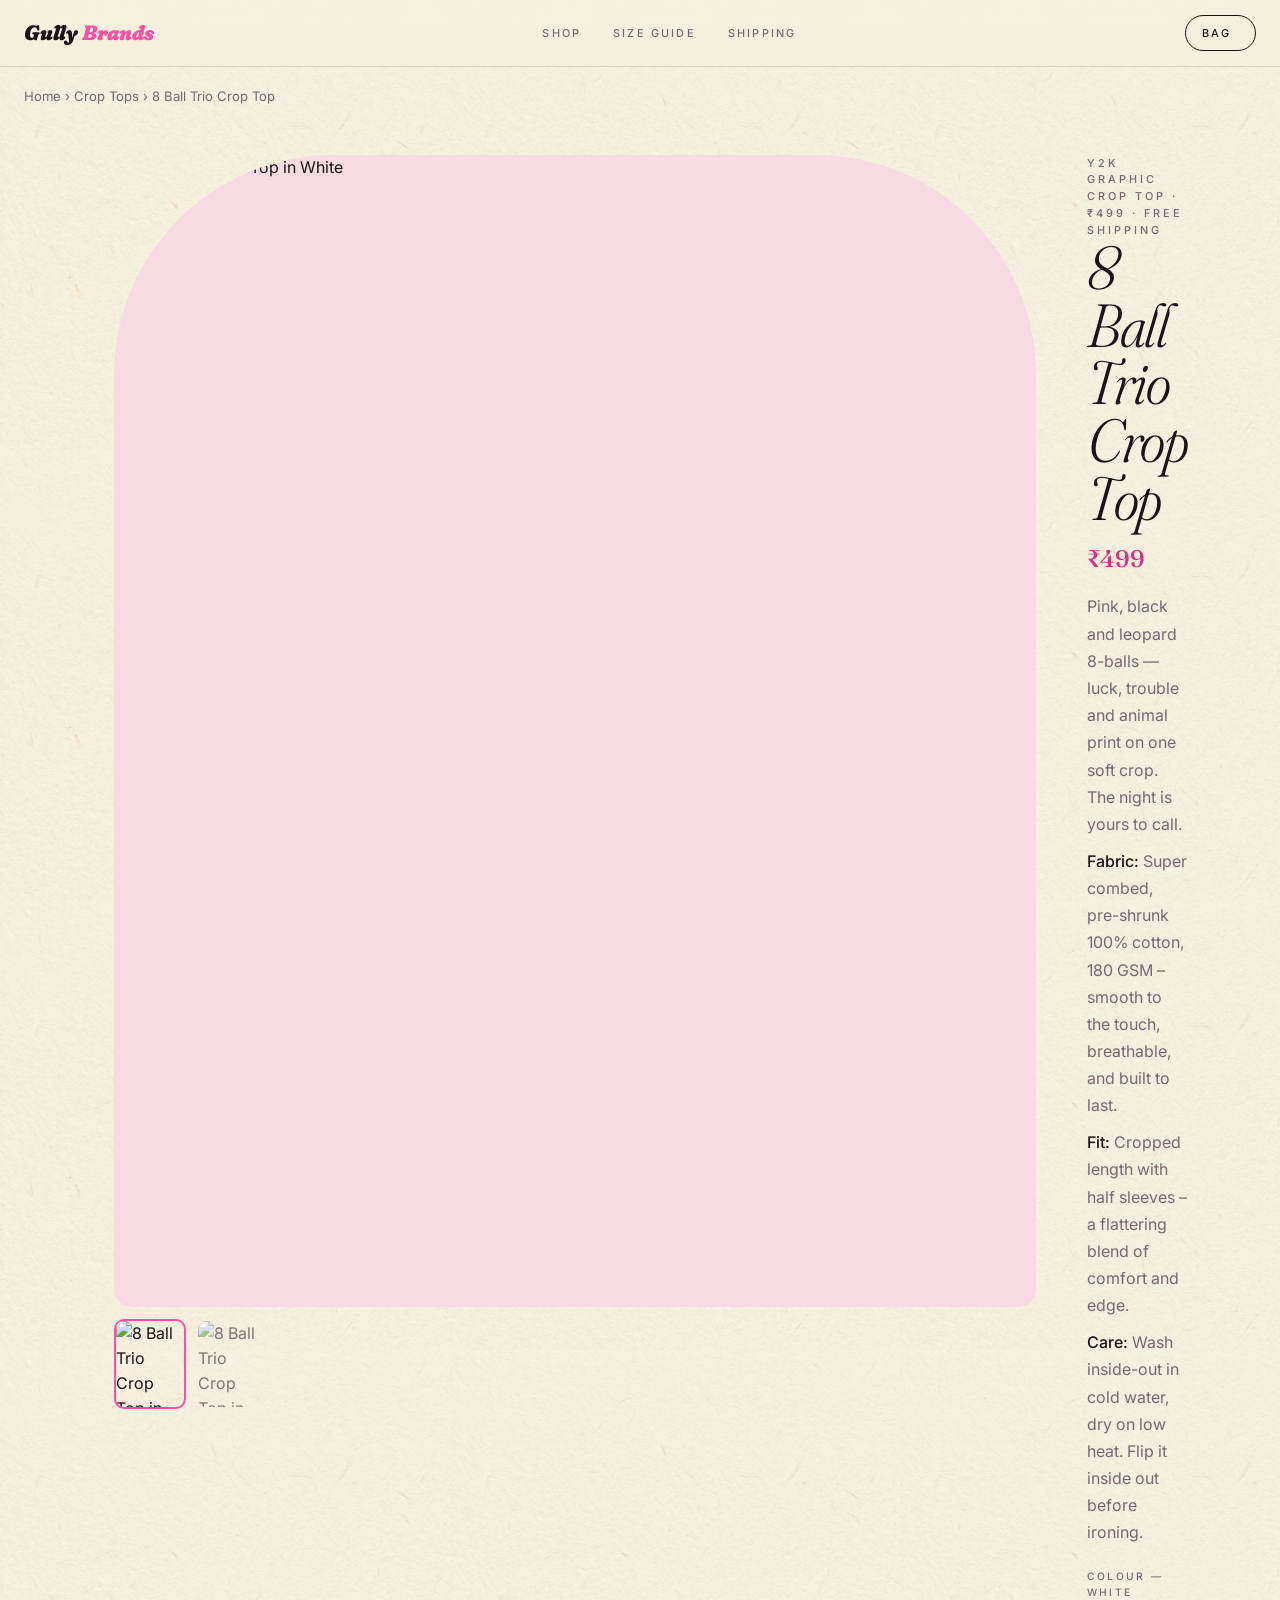
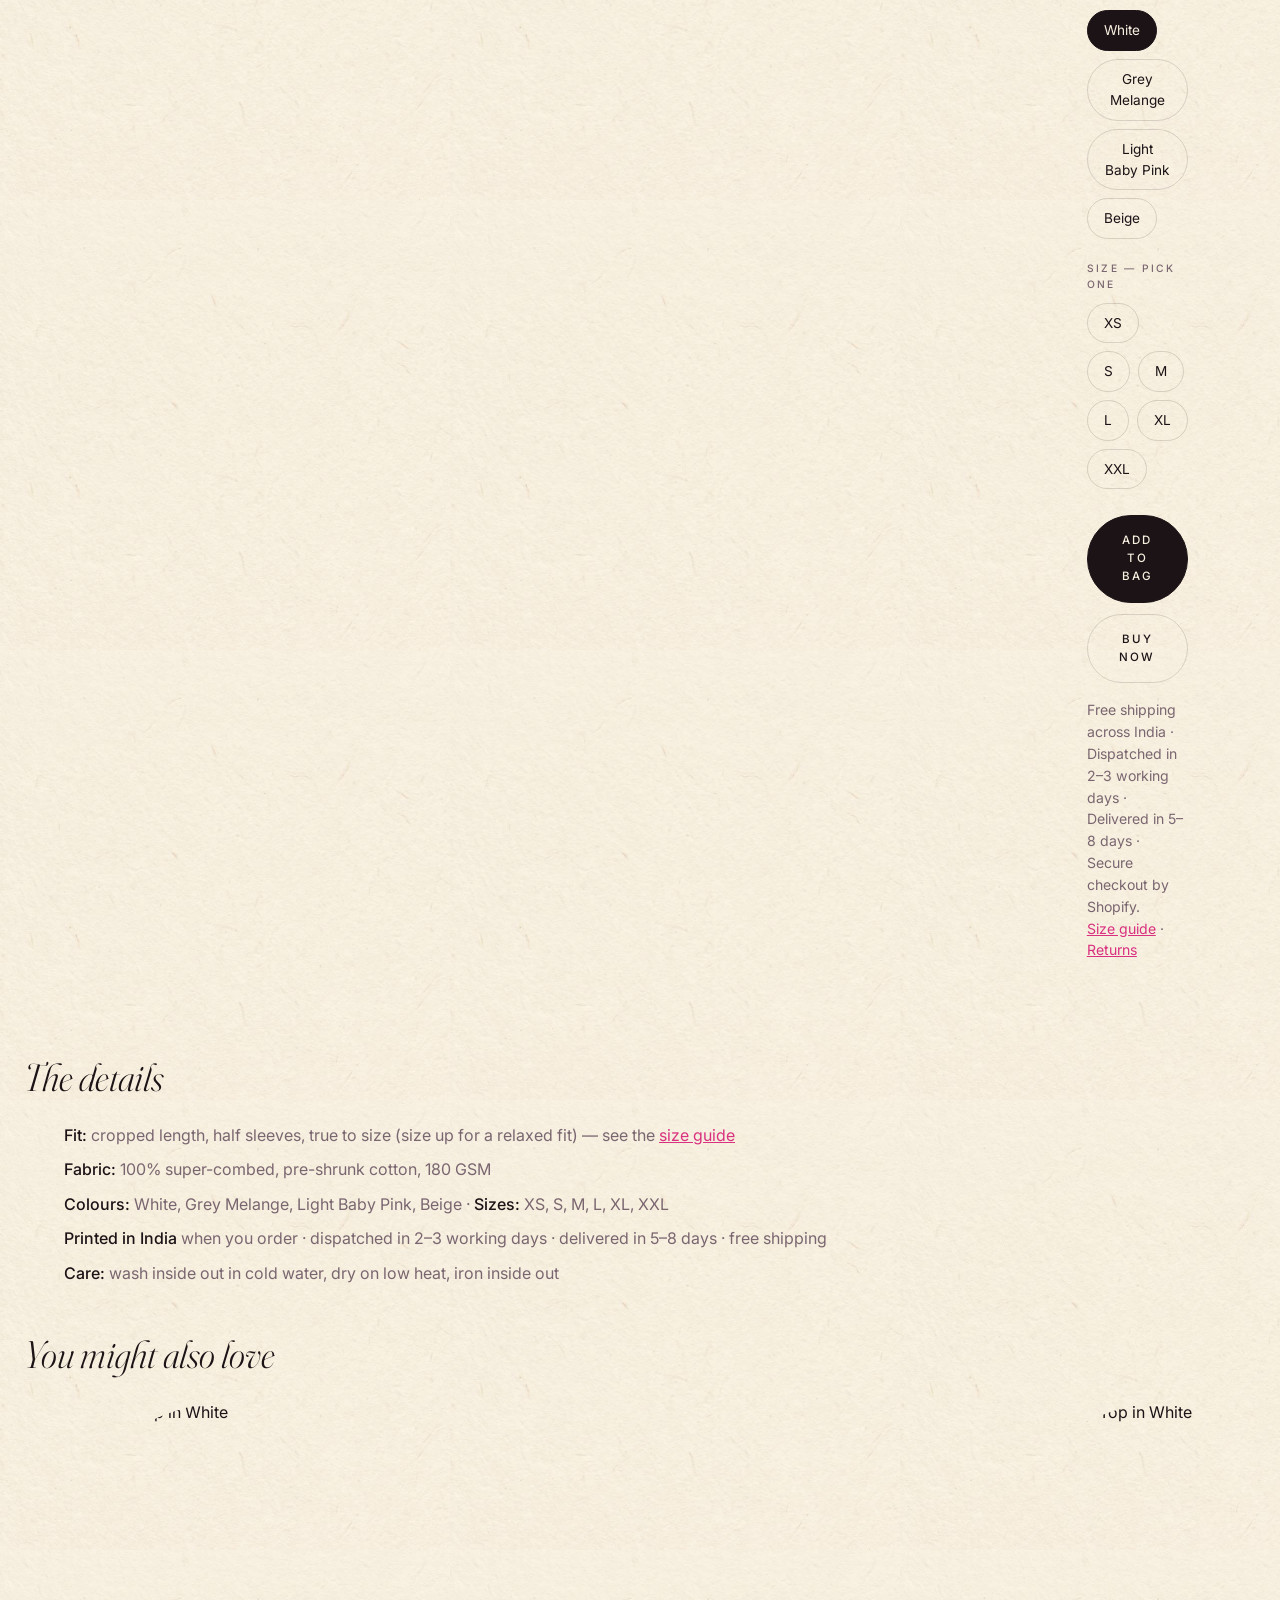
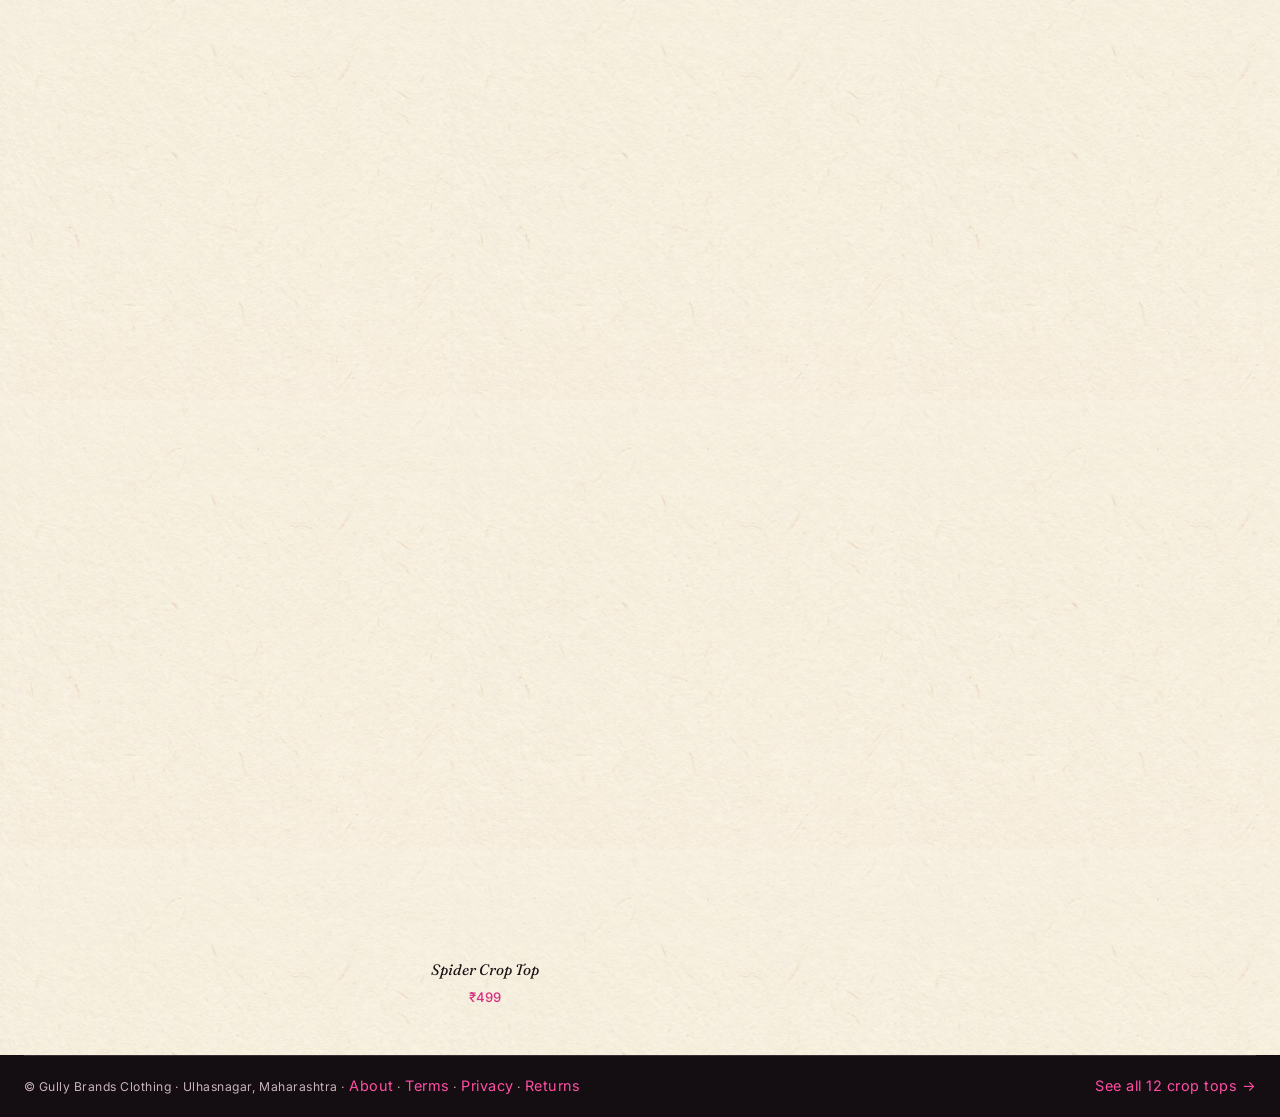
==== commit 15db75ae: "Merchant Center compliance: About / Terms of Sale / Privacy pages, checkout explained, no outbound s" ====
--- a/p/8-ball-trio-crop-top/index.html
+++ b/p/8-ball-trio-crop-top/index.html
@@ -87,7 +87,7 @@
       <button class="btn" id="addBtn">Add to bag</button>
       <button class="btn btn--ghost" id="buyBtn">Buy now</button>
     </div>
-    <p class="pd__note">Free shipping across India · Dispatched in 2–3 working days · Delivered in 5–8 days · Secure online payment.<br><a href="/help.html#size-guide">Size guide</a> · <a href="/help.html#returns">Returns</a></p>
+    <p class="pd__note">Free shipping across India · Dispatched in 2–3 working days · Delivered in 5–8 days · Secure checkout by Shopify.<br><a href="/help.html#size-guide">Size guide</a> · <a href="/help.html#returns">Returns</a></p>
   </div>
 </main>
 <section class="wrap more">
@@ -103,7 +103,7 @@
   <div class="rel"><a href="/p/spider-crop-top/"><img src="https://cdn.shopify.com/s/files/1/0796/4599/9204/files/spider-crop-top__white__studio.jpg?v=1792253686&amp;width=400" alt="Spider Crop Top in White" loading="lazy" width="928" height="1152"><span>Spider Crop Top</span><b>₹499</b></a><a href="/p/lucky-girl-crop-top/"><img src="https://cdn.shopify.com/s/files/1/0796/4599/9204/files/lucky-girl-crop-top__white__studio.jpg?v=1792253681&amp;width=400" alt="Lucky Girl Crop Top in White" loading="lazy" width="928" height="1152"><span>Lucky Girl Crop Top</span><b>₹499</b></a><a href="/p/leopard-star-crop-top/"><img src="https://cdn.shopify.com/s/files/1/0796/4599/9204/files/leopard-star-crop-top__white__studio.jpg?v=1792253673&amp;width=400" alt="Leopard Star Crop Top in White" loading="lazy" width="928" height="1152"><span>Leopard Star Crop Top</span><b>₹499</b></a><a href="/p/lucky-8-ball-crop-top/"><img src="https://cdn.shopify.com/s/files/1/0796/4599/9204/files/lucky-8-ball-crop-top__white__studio.jpg?v=1792253679&amp;width=400" alt="Lucky 8 Ball Crop Top in White" loading="lazy" width="928" height="1152"><span>Lucky 8 Ball Crop Top</span><b>₹499</b></a></div>
 </section>
 <footer class="ft dark"><div class="wrap"><div class="ft__bottom">
-  <span>© Gully Brands Clothing · Made in India · A <a href="https://gullybrands.in" rel="noopener" style="color:var(--taxi)">Gully Brands</a> label</span><a href="/#drop" style="color:var(--taxi)">See all 12 crop tops →</a>
+  <span>© Gully Brands Clothing · Ulhasnagar, Maharashtra · <a href="/help.html#about" style="color:var(--taxi)">About</a> · <a href="/help.html#terms" style="color:var(--taxi)">Terms</a> · <a href="/help.html#privacy" style="color:var(--taxi)">Privacy</a> · <a href="/help.html#returns" style="color:var(--taxi)">Returns</a></span><a href="/#drop" style="color:var(--taxi)">See all 12 crop tops →</a>
 </div></div></footer>
 <script>
 const P = {"h":"8-ball-trio-crop-top","t":"8 Ball Trio Crop Top","price":499,"colors":["White","Grey Melange","Light Baby Pink","Beige"],"sizes":["XS","S","M","L","XL","XXL"],"gallery":{"White":["https://cdn.shopify.com/s/files/1/0796/4599/9204/files/8-ball-trio-crop-top__white__studio.jpg?v=1792253667","https://cdn.shopify.com/s/files/1/0796/4599/9204/files/8-ball-trio-crop-top__white__life.jpg?v=1792253667"],"Grey Melange":["https://cdn.shopify.com/s/files/1/0796/4599/9204/files/8-ball-trio-crop-top__grey-melange__studio.jpg?v=1792253667"],"Light Baby Pink":["https://cdn.shopify.com/s/files/1/0796/4599/9204/files/8-ball-trio-crop-top__light-baby-pink__studio.jpg?v=1792253667"],"Beige":["https://cdn.shopify.com/s/files/1/0796/4599/9204/files/8-ball-trio-crop-top__beige__studio.jpg?v=1792253667"]},"variants":{"White":{"XS":{"id":"67666590367844","available":true},"S":{"id":"67666590204004","available":true},"M":{"id":"67666590236772","available":true},"L":{"id":"67666590269540","available":true},"XL":{"id":"67666590302308","available":true},"XXL":{"id":"67666590335076","available":true}},"Grey Melange":{"XS":{"id":"67666590957668","available":true},"S":{"id":"67666590793828","available":true},"M":{"id":"67666590826596","available":true},"L":{"id":"67666590859364","available":true},"XL":{"id":"67666590892132","available":true},"XXL":{"id":"67666590924900","available":true}},"Light Baby Pink":{"XS":{"id":"67666591744100","available":true},"S":{"id":"67666591580260","available":true},"M":{"id":"67666591613028","available":true},"L":{"id":"67666591645796","available":true},"XL":{"id":"67666591678564","available":true},"XXL":{"id":"67666591711332","available":true}},"Beige":{"XS":{"id":"67666592137316","available":true},"S":{"id":"67666591973476","available":true},"M":{"id":"67666592006244","available":true},"L":{"id":"67666592039012","available":true},"XL":{"id":"67666592071780","available":true},"XXL":{"id":"67666592104548","available":true}}}};
--- a/styles.css
+++ b/styles.css
@@ -273,8 +273,11 @@
   .why{grid-template-columns:1fr}
   .ft__in{grid-template-columns:1fr 1fr}
   .nav{display:none}
-  .qv__panel{grid-template-columns:1fr;max-height:92vh}
-  .qv__media{max-height:44vh}
+  .qv__panel{grid-template-columns:1fr;max-height:94dvh;-webkit-overflow-scrolling:touch;overscroll-behavior:contain}
+  .qv__media{max-height:none}
+  .qv__stage{flex:none;min-height:0;aspect-ratio:4/5}
+  .qv__thumbs{max-height:none}
+  #qv{padding:10px}
   .look{grid-template-columns:repeat(6,1fr)}
   .look__a{grid-column:1/4;grid-row:1/3}.look__c{grid-column:4/7;grid-row:1/3}
   .look__b{grid-column:1/4;grid-row:3/5}.look__d{grid-column:4/7;grid-row:3/5}
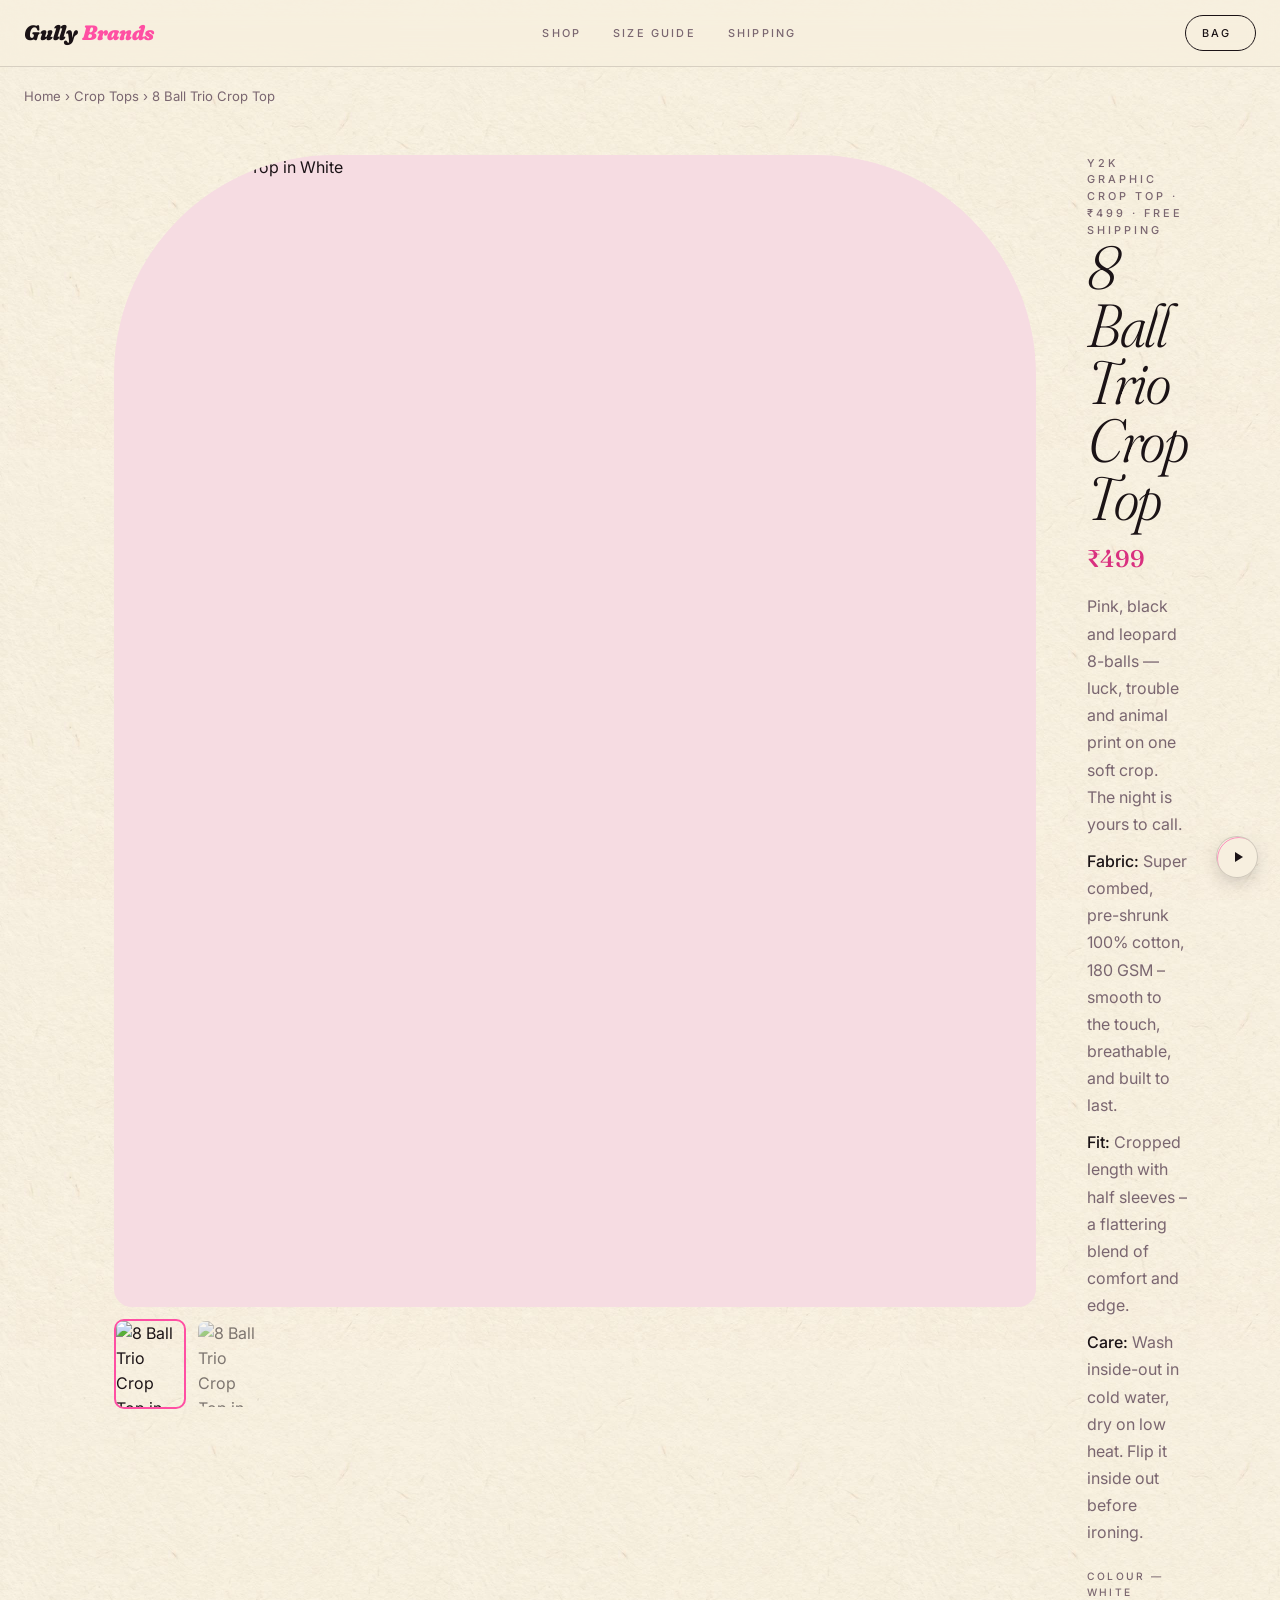
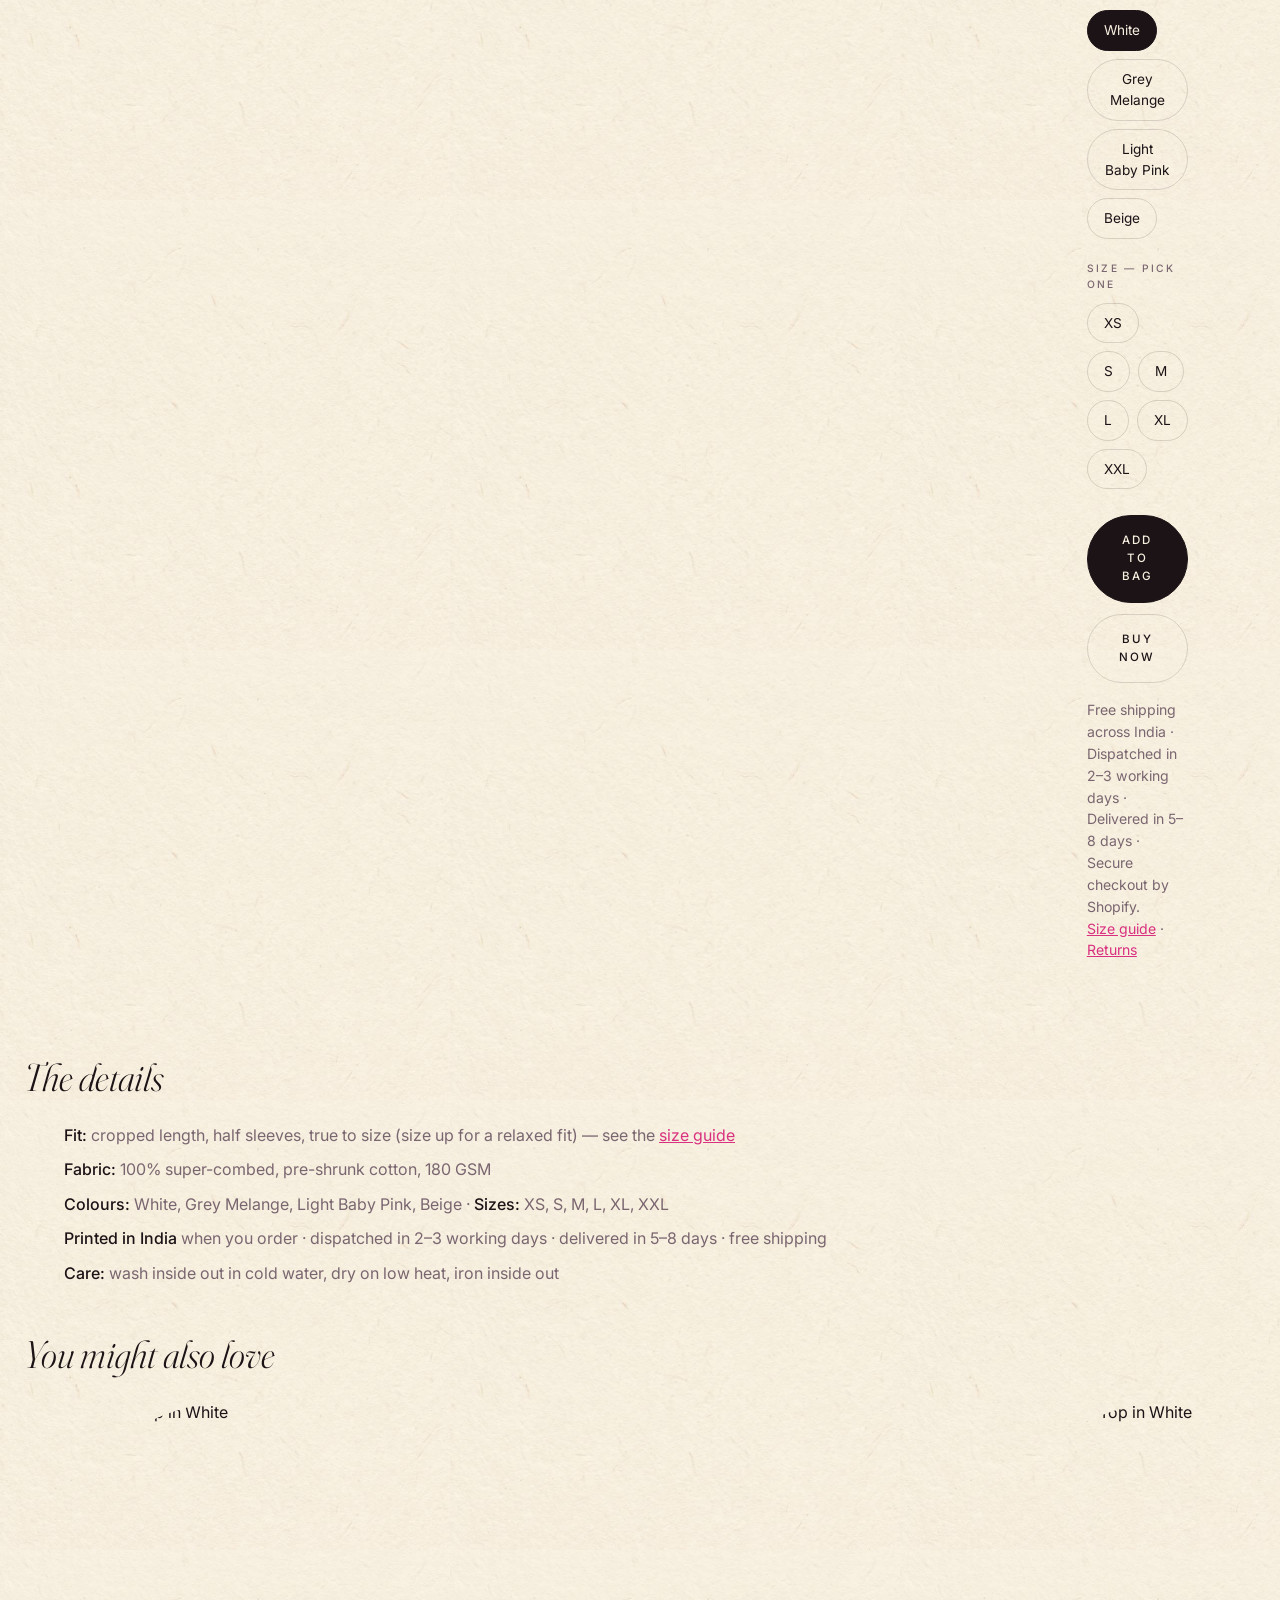
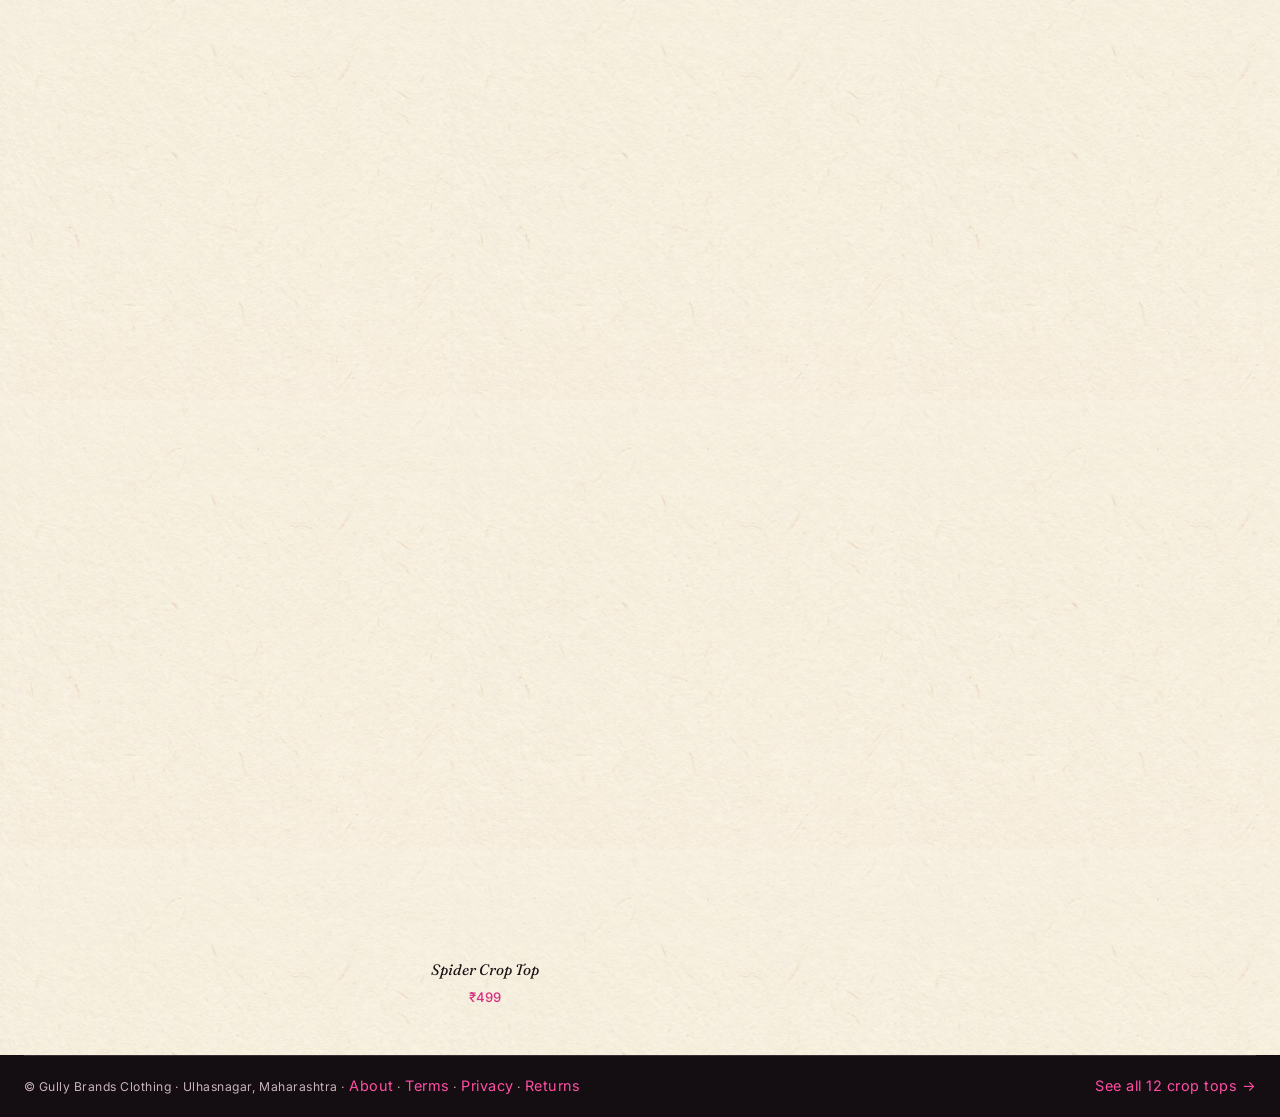
==== commit 65858a4f: "Background music player ported from Nakoda Silver (same playlist, cream restyle) Co-Authored-By: Cla" ====
--- a/p/8-ball-trio-crop-top/index.html
+++ b/p/8-ball-trio-crop-top/index.html
@@ -16,8 +16,11 @@
 <meta property="product:price:amount" content="499">
 <meta property="product:price:currency" content="INR">
 <meta name="twitter:card" content="summary_large_image">
+<link rel="icon" href="/favicon.ico" sizes="any">
+<link rel="icon" type="image/svg+xml" href="/assets/icon.svg">
 <link rel="icon" type="image/png" sizes="48x48" href="/assets/favicon-48.png">
 <link rel="apple-touch-icon" href="/assets/apple-touch-icon.png">
+<link rel="manifest" href="/site.webmanifest">
 <link rel="preconnect" href="https://fonts.googleapis.com">
 <link rel="preconnect" href="https://fonts.gstatic.com" crossorigin>
 <link href="https://fonts.googleapis.com/css2?family=Inter:wght@400;500;600&family=Pinyon+Script&display=swap" rel="stylesheet">
@@ -107,7 +110,7 @@
 </div></div></footer>
 <script>
 const P = {"h":"8-ball-trio-crop-top","t":"8 Ball Trio Crop Top","price":499,"colors":["White","Grey Melange","Light Baby Pink","Beige"],"sizes":["XS","S","M","L","XL","XXL"],"gallery":{"White":["https://cdn.shopify.com/s/files/1/0796/4599/9204/files/8-ball-trio-crop-top__white__studio.jpg?v=1792253667","https://cdn.shopify.com/s/files/1/0796/4599/9204/files/8-ball-trio-crop-top__white__life.jpg?v=1792253667"],"Grey Melange":["https://cdn.shopify.com/s/files/1/0796/4599/9204/files/8-ball-trio-crop-top__grey-melange__studio.jpg?v=1792253667"],"Light Baby Pink":["https://cdn.shopify.com/s/files/1/0796/4599/9204/files/8-ball-trio-crop-top__light-baby-pink__studio.jpg?v=1792253667"],"Beige":["https://cdn.shopify.com/s/files/1/0796/4599/9204/files/8-ball-trio-crop-top__beige__studio.jpg?v=1792253667"]},"variants":{"White":{"XS":{"id":"67666590367844","available":true},"S":{"id":"67666590204004","available":true},"M":{"id":"67666590236772","available":true},"L":{"id":"67666590269540","available":true},"XL":{"id":"67666590302308","available":true},"XXL":{"id":"67666590335076","available":true}},"Grey Melange":{"XS":{"id":"67666590957668","available":true},"S":{"id":"67666590793828","available":true},"M":{"id":"67666590826596","available":true},"L":{"id":"67666590859364","available":true},"XL":{"id":"67666590892132","available":true},"XXL":{"id":"67666590924900","available":true}},"Light Baby Pink":{"XS":{"id":"67666591744100","available":true},"S":{"id":"67666591580260","available":true},"M":{"id":"67666591613028","available":true},"L":{"id":"67666591645796","available":true},"XL":{"id":"67666591678564","available":true},"XXL":{"id":"67666591711332","available":true}},"Beige":{"XS":{"id":"67666592137316","available":true},"S":{"id":"67666591973476","available":true},"M":{"id":"67666592006244","available":true},"L":{"id":"67666592039012","available":true},"XL":{"id":"67666592071780","available":true},"XXL":{"id":"67666592104548","available":true}}}};
-const CHECKOUT = "https://5w3pdc-k7.myshopify.com";
+const CHECKOUT = "https://checkout.gullybrands.in";
 const img = (u, w) => u.includes("cdn.shopify.com") ? u + (u.includes("?") ? "&" : "?") + "width=" + w : u;
 const q = new URLSearchParams(location.search);
 let colour = P.colors.find(c => c.toLowerCase() === (q.get("colour") || "").toLowerCase()) || P.colors[0];
@@ -154,5 +157,6 @@
 track("ViewContent", { content_ids: [P.h], content_name: P.t, content_type: "product", value: P.price, currency: "INR" });
 render();
 </script>
+<script src="/music.js" defer></script>
 </body>
 </html>
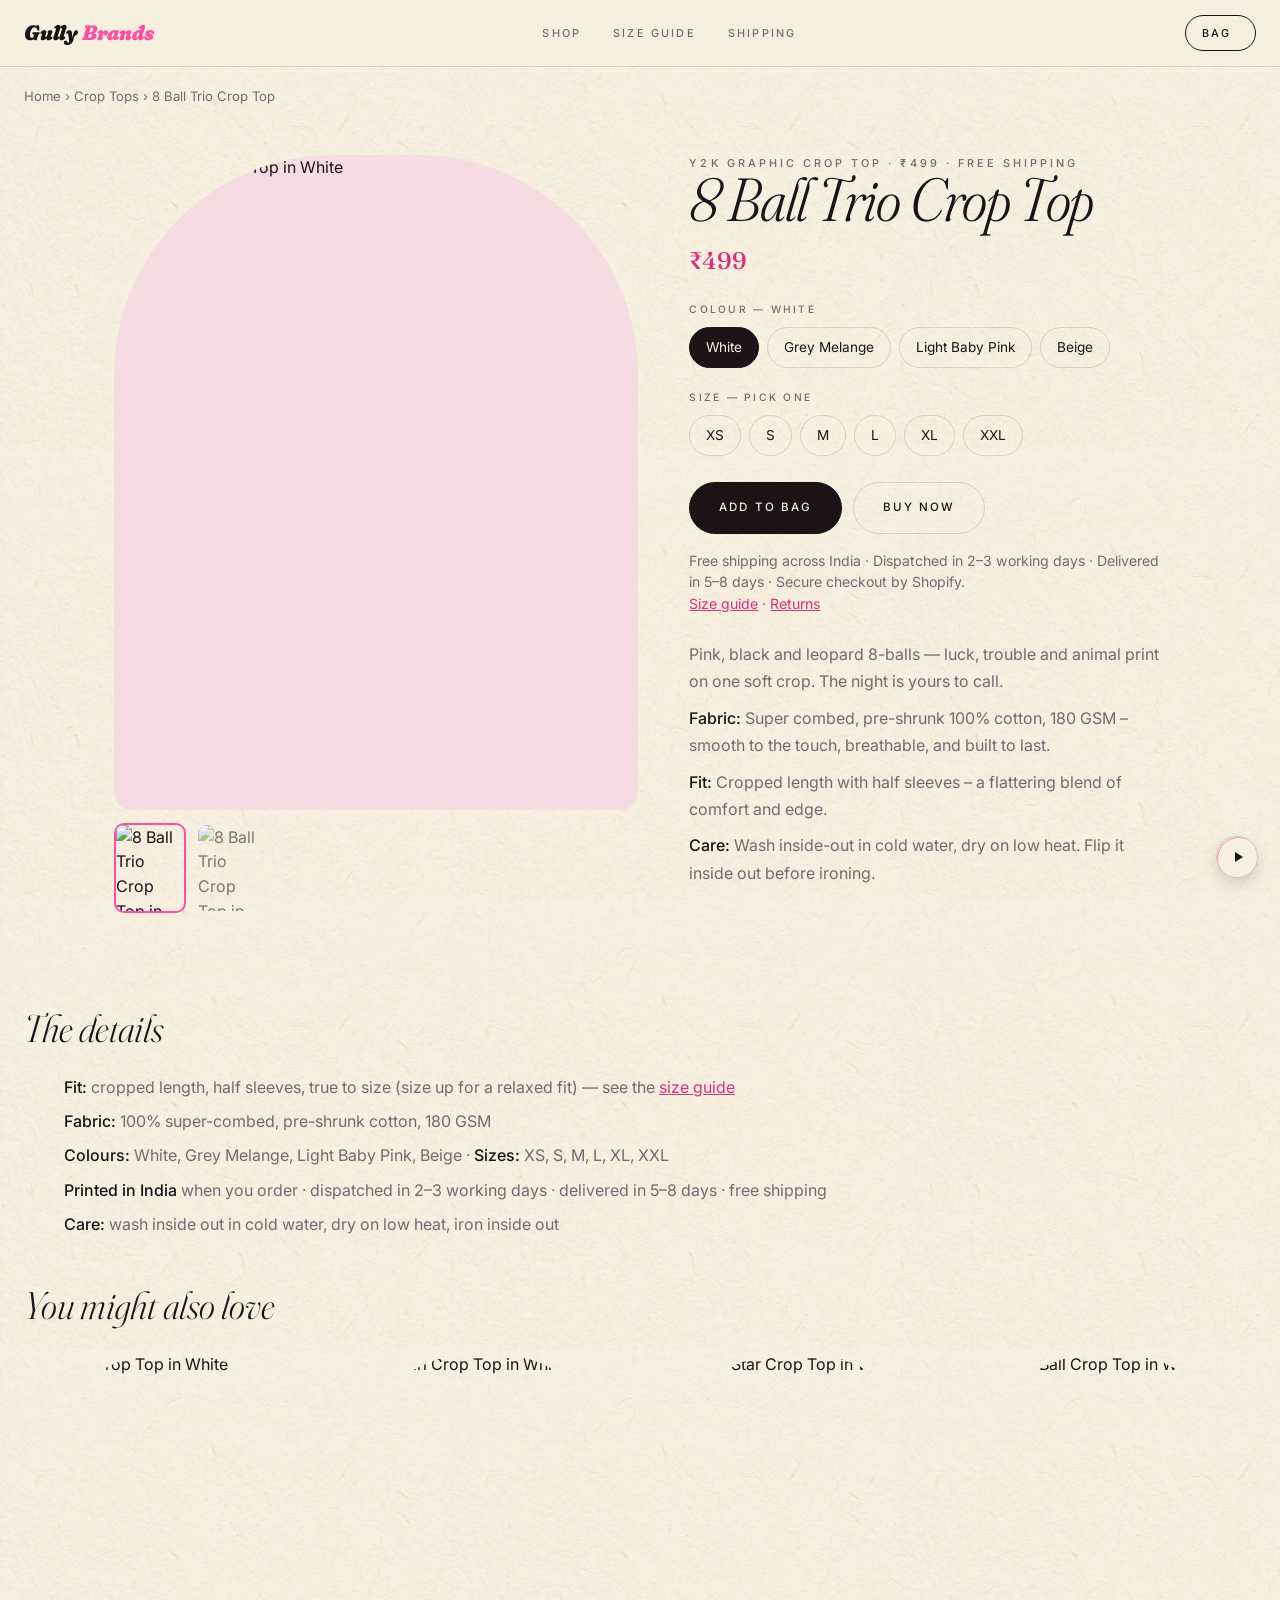
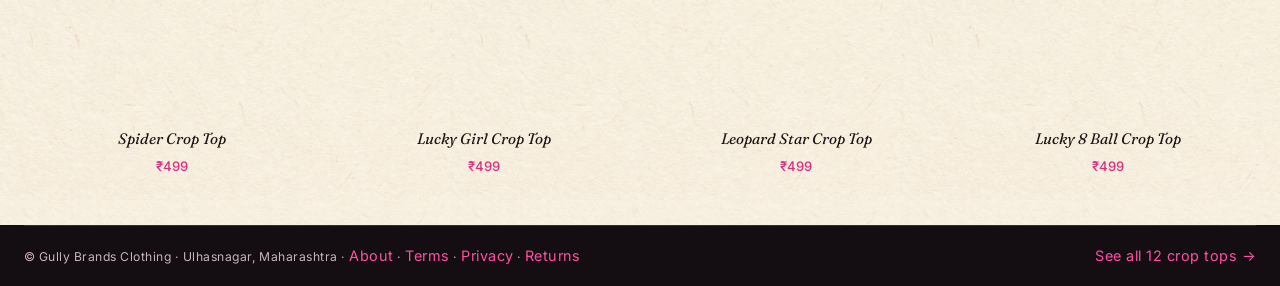
==== commit f3a07501: "Product pages: fix 1152px-tall photo on phones, move Add to bag up, add sticky mobile bar Co-Authore" ====
--- a/p/8-ball-trio-crop-top/index.html
+++ b/p/8-ball-trio-crop-top/index.html
@@ -30,7 +30,7 @@
 <script type="application/ld+json">{"@context":"https://schema.org","@type":"BreadcrumbList","itemListElement":[{"@type":"ListItem","position":1,"name":"Home","item":"https://shop.gullybrands.in/"},{"@type":"ListItem","position":2,"name":"Crop Tops","item":"https://shop.gullybrands.in/#drop"},{"@type":"ListItem","position":3,"name":"8 Ball Trio Crop Top","item":"https://shop.gullybrands.in/p/8-ball-trio-crop-top/"}]}</script>
 <style>
   .pd{max-width:1100px;margin:0 auto;padding:clamp(1.5rem,4vw,3rem) 24px;display:grid;grid-template-columns:1.1fr 1fr;gap:clamp(1.5rem,4vw,3.5rem)}
-  .pd__main{width:100%;aspect-ratio:4/5;object-fit:cover;border-radius:var(--arch);background:var(--blush)}
+  .pd__main{width:100%;height:auto;aspect-ratio:4/5;object-fit:cover;border-radius:var(--arch);background:var(--blush)}
   .pd__thumbs{display:flex;gap:.6rem;margin-top:.8rem;overflow-x:auto}
   .pd__thumbs img{width:72px;aspect-ratio:4/5;object-fit:cover;border-radius:10px;opacity:.55;cursor:pointer;border:2px solid transparent}
   .pd__thumbs img.is-on{opacity:1;border-color:var(--taxi)}
@@ -49,9 +49,20 @@
   .crumbs{padding-top:1.2rem;font-size:.82rem;color:var(--cream-dim)}.crumbs a{color:var(--cream-dim)}.crumbs a:hover{color:var(--cream)}
   .more{padding-bottom:3rem}.more h2{font-family:var(--disp);font-weight:300;font-style:italic;font-variation-settings:"opsz" 144;font-size:clamp(1.8rem,3.5vw,2.4rem);margin:2.4rem 0 1rem}
   .details{list-style:none;display:grid;gap:.55rem;color:var(--cream-dim);line-height:1.6}.details b{color:var(--ink);font-weight:500}.details a{color:var(--taxi-deep);text-decoration:underline}
-  .rel{display:grid;grid-template-columns:repeat(4,1fr);gap:1rem}.rel a{display:grid;gap:.35rem}.rel img{width:100%;aspect-ratio:4/5;object-fit:cover;border-radius:var(--arch)}
+  .rel{display:grid;grid-template-columns:repeat(4,1fr);gap:1rem}.rel a{display:grid;gap:.35rem}.rel img{width:100%;height:auto;aspect-ratio:4/5;object-fit:cover;border-radius:var(--arch)}
   .rel span{font-family:var(--disp);font-style:italic;font-size:.95rem;text-align:center}.rel b{color:var(--taxi-deep);font-size:.82rem;font-weight:500;text-align:center}
-  @media (max-width:760px){.pd{grid-template-columns:1fr}.rel{grid-template-columns:repeat(2,1fr)}}
+  .pd__desc--after{margin-top:1.6rem}
+  .pd__sticky{display:none}
+  @media (max-width:760px){.pd{grid-template-columns:1fr}.rel{grid-template-columns:repeat(2,1fr)}
+    .pd__sticky{display:flex;position:fixed;left:0;right:0;bottom:0;z-index:50;align-items:center;justify-content:space-between;gap:1rem;
+      padding:.7rem 16px calc(.7rem + env(safe-area-inset-bottom));background:var(--paper);border-top:1px solid var(--line);
+      transform:translateY(110%);transition:transform .25s}
+    .pd__sticky.is-on{transform:none}
+    .pd__sticky b{font-family:var(--disp);font-size:1.3rem;font-weight:500;color:var(--taxi-deep)}
+    .pd__sticky small{display:block;font-size:.72rem;color:var(--cream-dim)}
+    .pd__sticky .btn{flex:0 0 auto}
+    body{padding-bottom:84px}
+    body.has-sticky .np{bottom:90px}}
 </style>
 <!-- Meta Pixel (dataset "Gully Brands · Mumbai's pixel" (Shopify app) 2541478776319465) -->
 <script>
@@ -81,7 +92,6 @@
     <div class="label">Y2K graphic crop top · ₹499 · free shipping</div>
     <h1>8 Ball Trio Crop Top</h1>
     <div class="pd__price">₹499</div>
-    <div class="pd__desc"><p>Pink, black and leopard 8-balls — luck, trouble and animal print on one soft crop. The night is yours to call.</p><p><strong>Fabric:</strong> Super combed, pre-shrunk 100% cotton, 180 GSM – smooth to the touch, breathable, and built to last.</p><p><strong>Fit:</strong> Cropped length with half sleeves – a flattering blend of comfort and edge.</p><p><strong>Care:</strong> Wash inside-out in cold water, dry on low heat. Flip it inside out before ironing.</p></div>
     <div class="pd__label">Colour <span id="colourName"></span></div>
     <div class="pd__opts" id="colours"></div>
     <div class="pd__label">Size <span id="sizeHint">— pick one</span></div>
@@ -91,8 +101,10 @@
       <button class="btn btn--ghost" id="buyBtn">Buy now</button>
     </div>
     <p class="pd__note">Free shipping across India · Dispatched in 2–3 working days · Delivered in 5–8 days · Secure checkout by Shopify.<br><a href="/help.html#size-guide">Size guide</a> · <a href="/help.html#returns">Returns</a></p>
+    <div class="pd__desc pd__desc--after"><p>Pink, black and leopard 8-balls — luck, trouble and animal print on one soft crop. The night is yours to call.</p><p><strong>Fabric:</strong> Super combed, pre-shrunk 100% cotton, 180 GSM – smooth to the touch, breathable, and built to last.</p><p><strong>Fit:</strong> Cropped length with half sleeves – a flattering blend of comfort and edge.</p><p><strong>Care:</strong> Wash inside-out in cold water, dry on low heat. Flip it inside out before ironing.</p></div>
   </div>
 </main>
+<div class="pd__sticky" id="stickyBar" aria-hidden="true"><div><b>₹499</b><small>Free shipping · Sizes XS–XXL</small></div><button class="btn" id="stickyAdd" tabindex="-1">Add to bag</button></div>
 <section class="wrap more">
   <h2>The details</h2>
   <ul class="details">
@@ -154,6 +166,16 @@
   setTimeout(() => { location.href = CHECKOUT + "/cart/" + v.id + ":1"; }, 300);
 };
 try { const n = JSON.parse(localStorage.getItem("gb_cart") || "[]").reduce((a, i) => a + i.qty, 0); if (n) $("bagCount").textContent = "(" + n + ")"; } catch (e) {}
+// Phones: sticky "Add to bag" bar while the real buttons are off screen
+if (window.IntersectionObserver) {
+  document.body.classList.add("has-sticky");
+  new IntersectionObserver(([e]) => $("stickyBar").classList.toggle("is-on", !e.isIntersecting)).observe($("addBtn"));
+}
+$("stickyAdd").onclick = () => {
+  if (size && P.variants[colour][size]) return $("addBtn").click();
+  $("sizes").scrollIntoView({ behavior: "smooth", block: "center" });
+  $("sizeHint").textContent = "— please pick a size"; $("sizeHint").style.color = "var(--taxi)";
+};
 track("ViewContent", { content_ids: [P.h], content_name: P.t, content_type: "product", value: P.price, currency: "INR" });
 render();
 </script>
